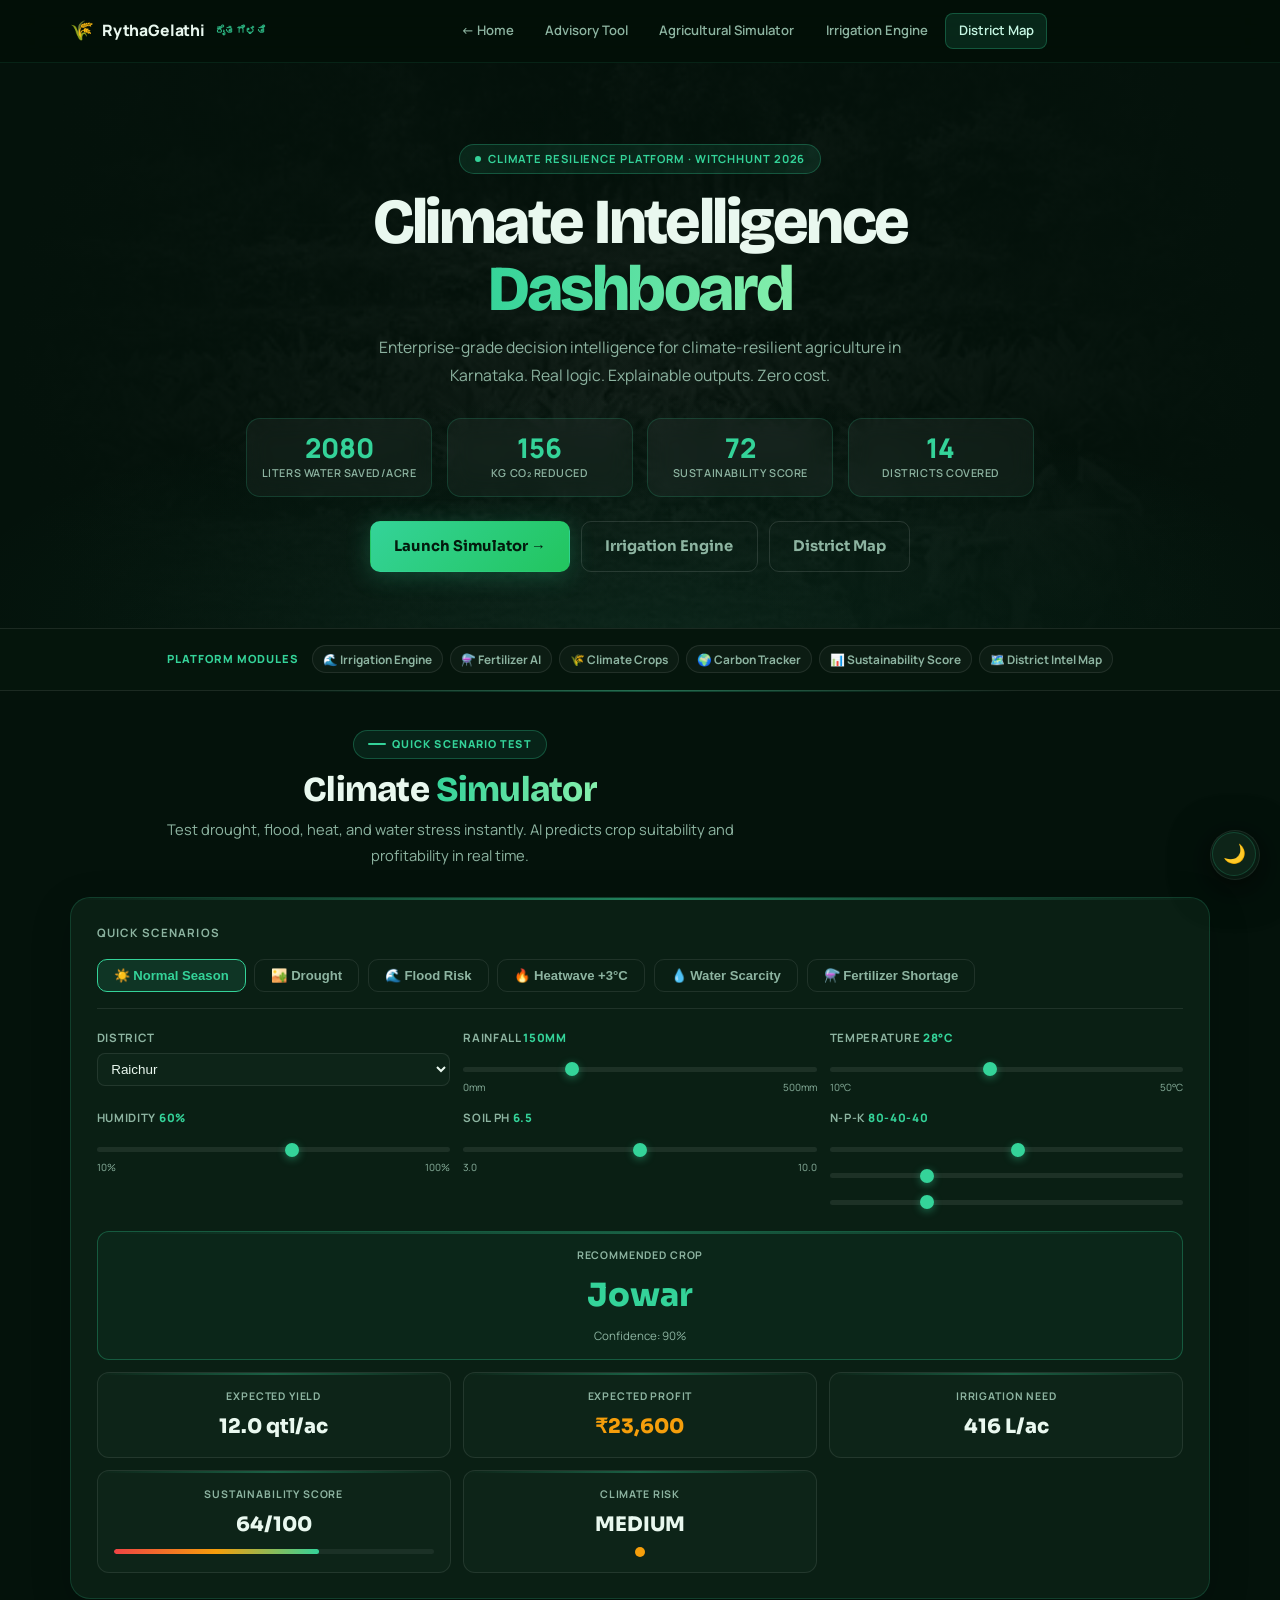
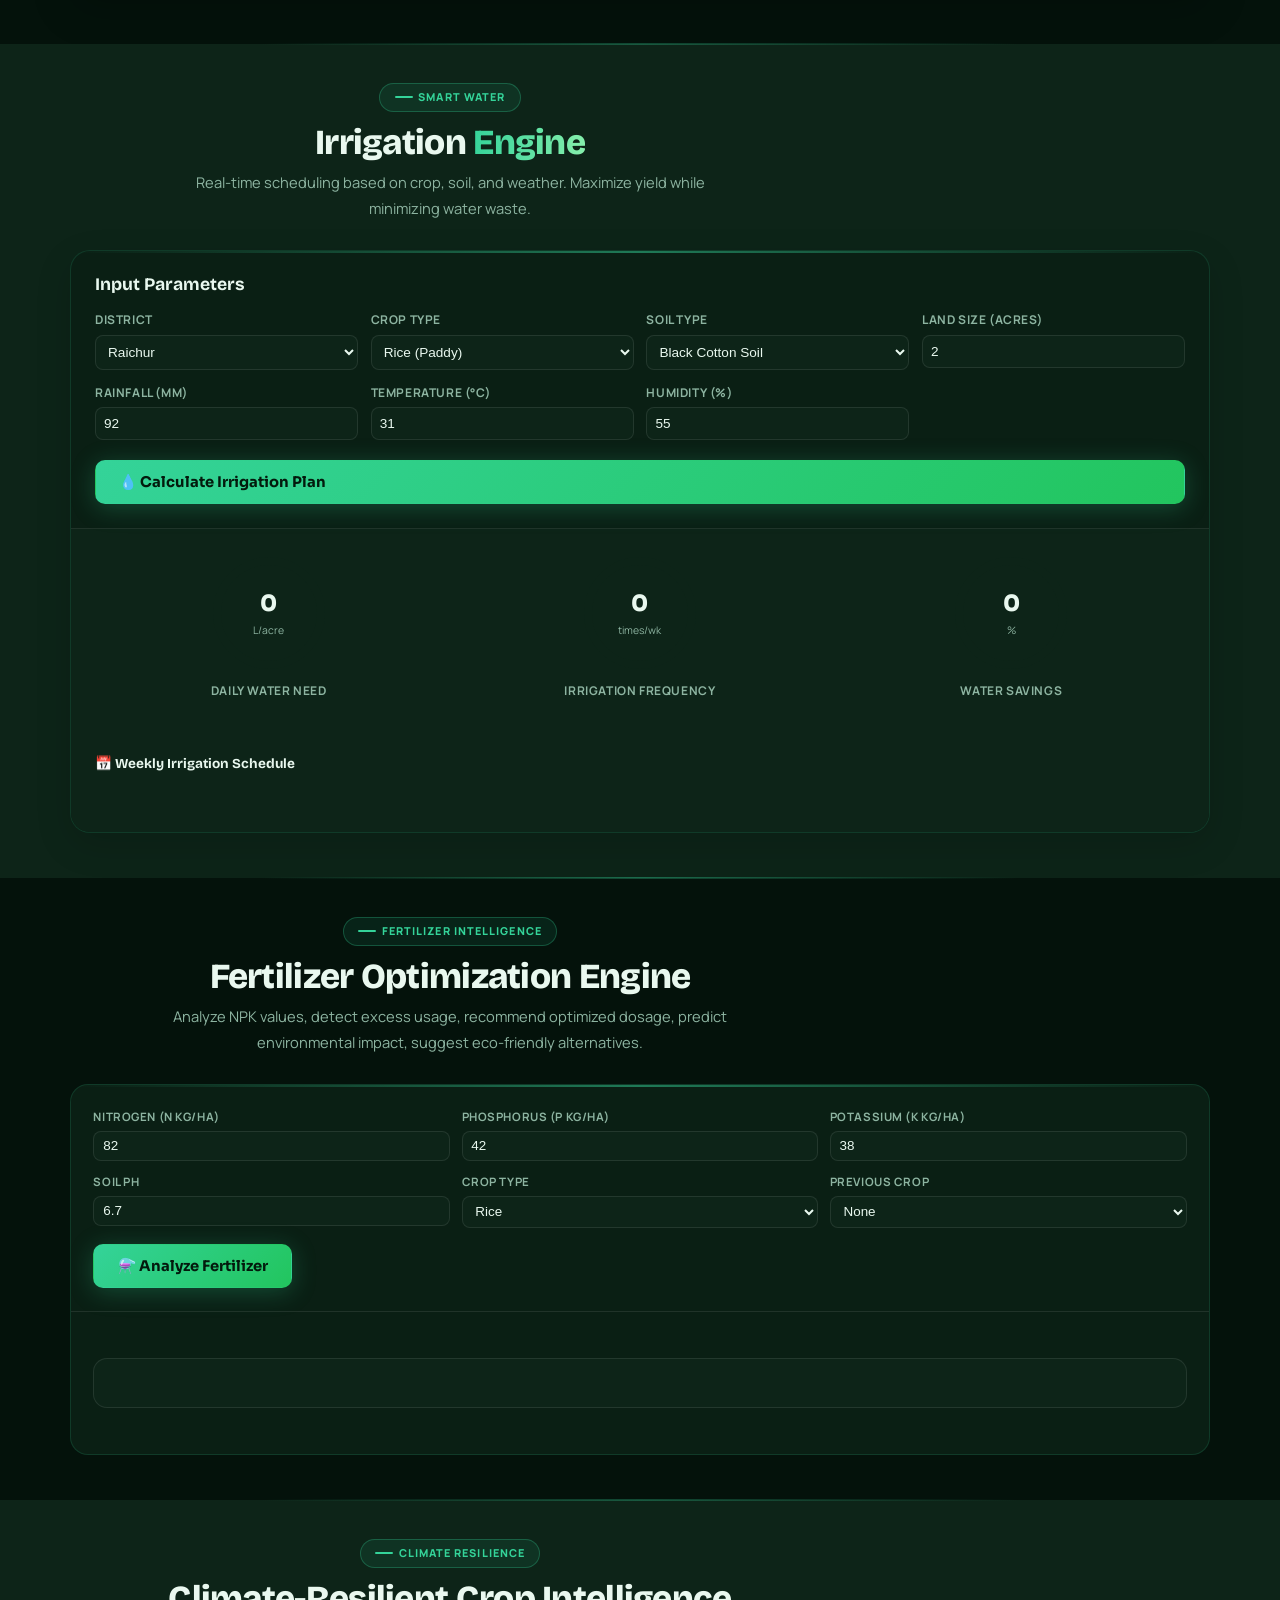
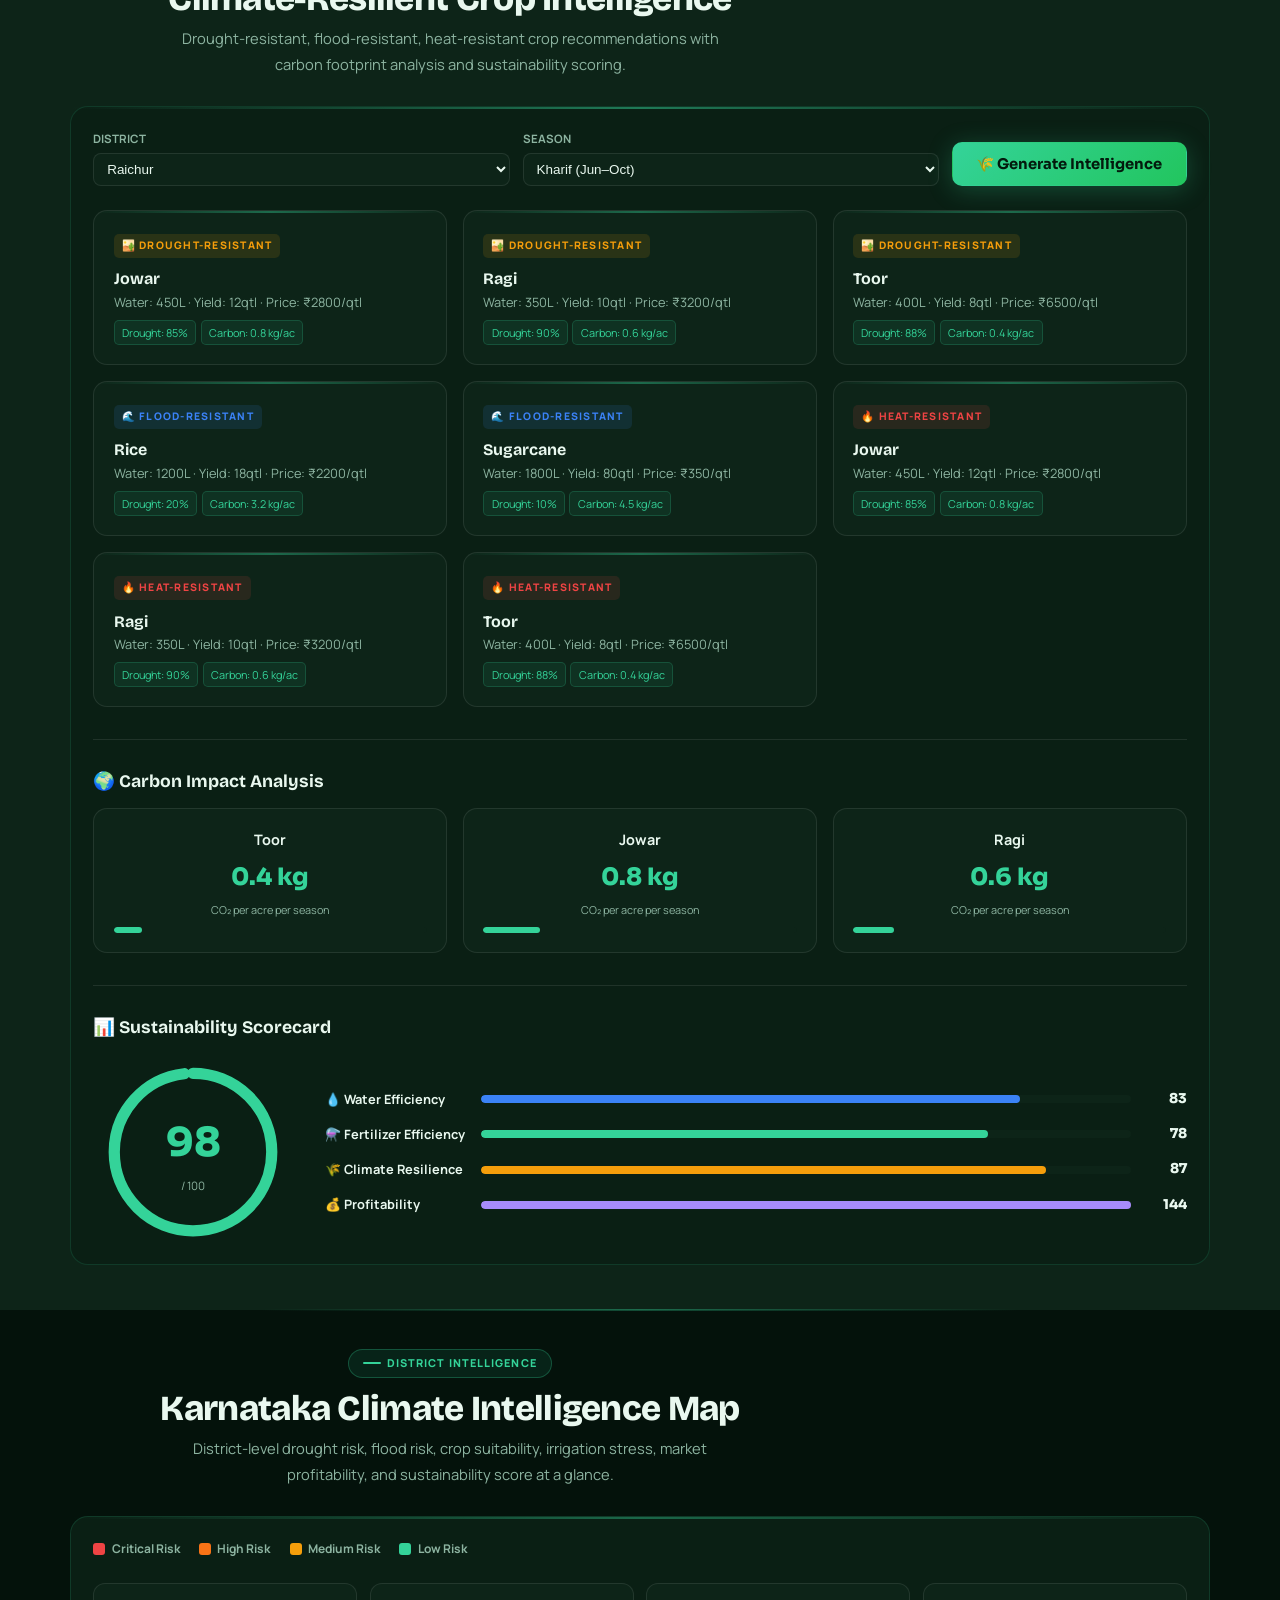
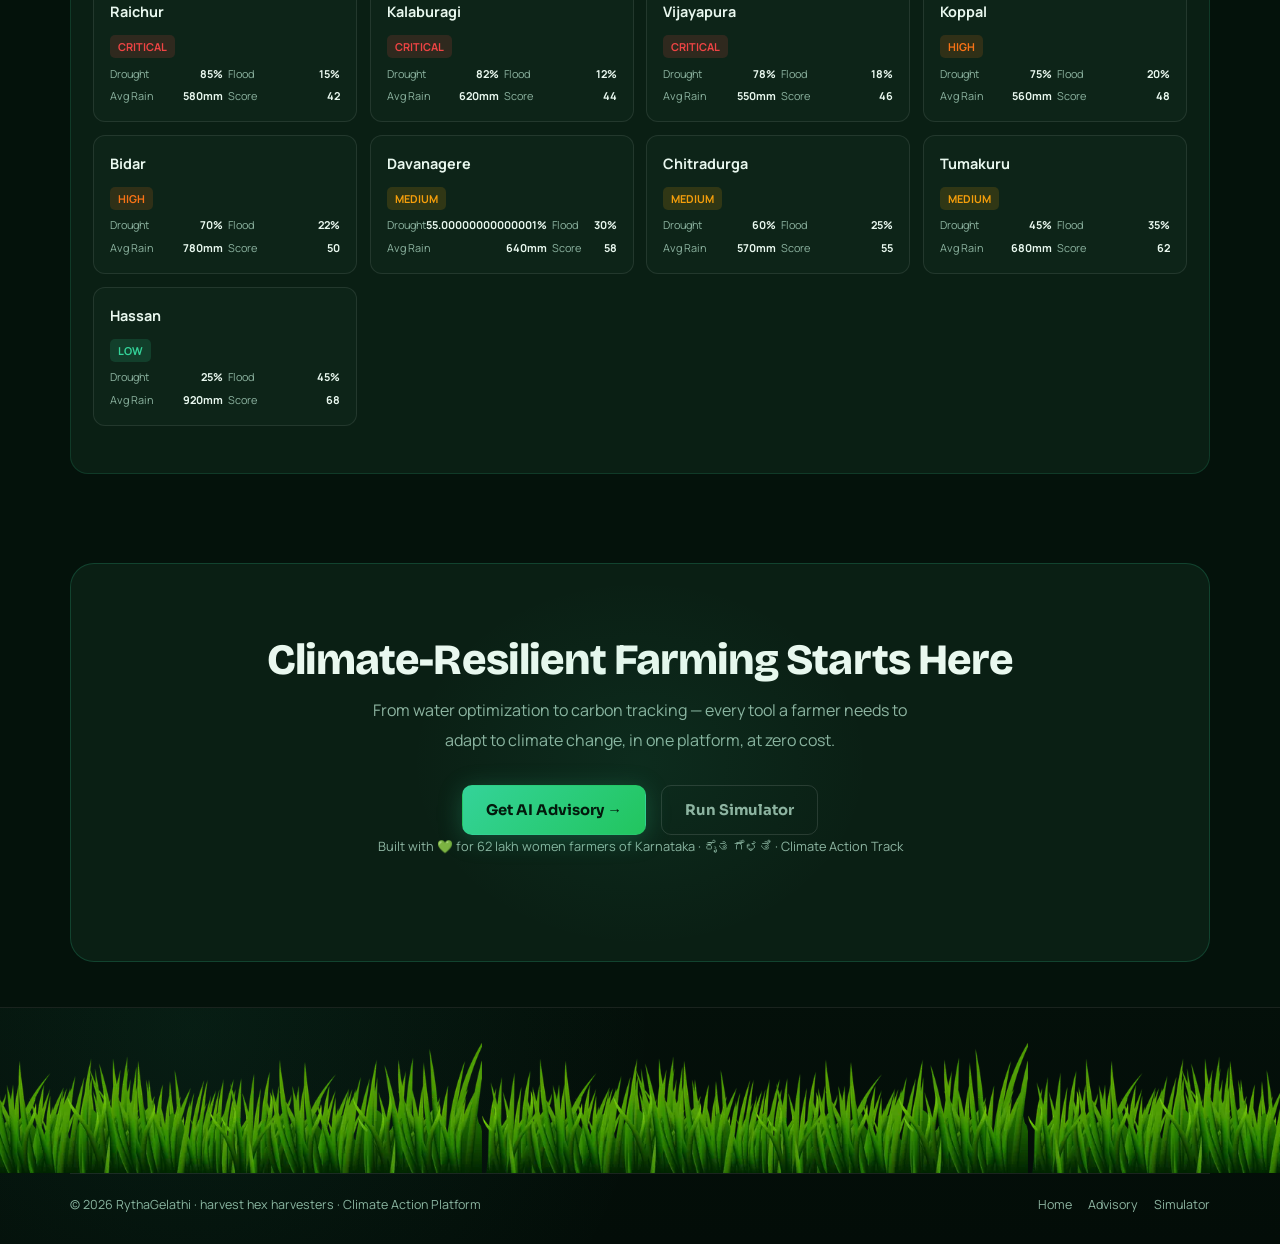
==== frontend/climate.html @ 8bfdcb00 "✨ feat: premium UI upgrade — climate dashboard, advisory tool & navbar redesign - Climate hero: 52vh" ====
<!DOCTYPE html>
<html lang="en" data-theme="dark">
<head>
  <meta charset="UTF-8">
  <meta name="viewport" content="width=device-width, initial-scale=1.0">
  <title>RythaGelathi — Climate Intelligence Dashboard | ರೈತ ಗೆಳತಿ</title>
  <meta name="description" content="Enterprise climate resilience platform for Karnataka farmers. Irrigation optimization, fertilizer intelligence, carbon footprint, sustainability scoring.">
  <link rel="preconnect" href="https://fonts.googleapis.com">
  <link rel="preconnect" href="https://fonts.gstatic.com" crossorigin>
  <link href="https://fonts.googleapis.com/css2?family=Bricolage+Grotesque:wght@500;600;700;800&family=Noto+Sans+Kannada:wght@400;500;600;700&family=Outfit:wght@400;500;600;700;800&family=Sora:wght@400;600;700;800&family=Manrope:wght@400;500;600;700;800&display=swap" rel="stylesheet">
  <link rel="stylesheet" href="styles.css">
  <link rel="stylesheet" href="climate.css">
</head>
<body class="climate-page">

  <!-- NAVBAR -->
  <nav class="navbar" id="navbar">
    <div class="container nav-inner">
      <a href="index.html" class="brand">
        <span class="brand-emoji">🌾</span>
        <span>RythaGelathi</span>
        <span class="brand-kn">ರೈತ ಗೆಳತಿ</span>
      </a>
      <div class="nav-links" id="navLinks">
        <a href="index.html">← Home</a>
        <a href="core.html">Advisory Tool</a>
        <a href="simulator.html">Agricultural Simulator</a>
        <a href="#irrigation">Irrigation Engine</a>
        <a href="#karnataka-map">District Map</a>
      </div>
      <button class="nav-ham" id="navHam" aria-label="Menu">
        <span></span><span></span><span></span>
      </button>
    </div>
  </nav>
  <button class="theme-btn" id="themeBtn" aria-label="Toggle theme">🌙</button>

  <!-- HERO BANNER -->
  <header class="cl-hero">
    <div class="cl-hero-bg"></div>
    <div class="cl-hero-overlay"></div>
    <div class="cl-hero-particles" id="clParticles"></div>
    <div class="container cl-hero-inner">
      <div class="cl-hero-badge"><span class="cl-pulse"></span>Climate Resilience Platform · WitchHunt 2026</div>
      <h1 class="cl-hero-title">Climate Intelligence<br><span class="t-mint">Dashboard</span></h1>
      <p class="cl-hero-sub">Enterprise-grade decision intelligence for climate-resilient agriculture in Karnataka. Real logic. Explainable outputs. Zero cost.</p>
      <div class="cl-hero-metrics">
        <div class="cl-hm"><span class="cl-hm-num" id="heroWater">0</span><span class="cl-hm-lbl">Liters Water Saved/Acre</span></div>
        <div class="cl-hm"><span class="cl-hm-num" id="heroCarbon">0</span><span class="cl-hm-lbl">kg CO₂ Reduced</span></div>
        <div class="cl-hm"><span class="cl-hm-num" id="heroScore">0</span><span class="cl-hm-lbl">Sustainability Score</span></div>
        <div class="cl-hm"><span class="cl-hm-num">14</span><span class="cl-hm-lbl">Districts Covered</span></div>
      </div>
      <div class="cl-hero-actions">
        <a href="simulator.html" class="btn btn-green">Launch Simulator →</a>
        <a href="#irrigation" class="btn btn-out">Irrigation Engine</a>
        <a href="#karnataka-map" class="btn btn-out">District Map</a>
      </div>
    </div>
  </header>

  <!-- TRUST STRIP -->
  <section class="trust-strip">
    <div class="container trust-inner">
      <span class="trust-label">Platform Modules</span>
      <span class="trust-item">🌊 Irrigation Engine</span>
      <span class="trust-item">⚗️ Fertilizer AI</span>
      <span class="trust-item">🌾 Climate Crops</span>
      <span class="trust-item">🌍 Carbon Tracker</span>
      <span class="trust-item">📊 Sustainability Score</span>
      <span class="trust-item">🗺️ District Intel Map</span>
    </div>
  </section>

  <main>
  <button class="theme-btn" id="themeBtn" aria-label="Toggle theme" style="position: fixed; bottom: 20px; right: 20px; z-index: 1000; padding: 12px; border-radius: 50%; width: 50px; height: 50px; font-size: 1.5rem; border: 1px solid var(--border); background: var(--card); cursor: pointer;">🌙</button>

  <!-- ═══════════════════════════════════════════
       SECTION 1: CLIMATE SCENARIO SIMULATOR
  ═══════════════════════════════════════════ -->
  <section class="section" id="simulator">
    <div class="container">
      <div class="sec-head rv">
        <div class="sec-label">Quick Scenario Test</div>
        <h2>Climate <span class="t-mint">Simulator</span></h2>
        <p>Test drought, flood, heat, and water stress instantly. AI predicts crop suitability and profitability in real time.</p>
      </div>

      <div class="sim-enterprise rv d1">
        <div class="sim-scenarios">
          <div class="sim-scenario-title">Quick Scenarios</div>
          <button class="sim-preset active" data-scenario="normal" id="scenNormal">☀️ Normal Season</button>
          <button class="sim-preset" data-scenario="drought" id="scenDrought">🏜️ Drought</button>
          <button class="sim-preset" data-scenario="flood" id="scenFlood">🌊 Flood Risk</button>
          <button class="sim-preset" data-scenario="heatwave" id="scenHeat">🔥 Heatwave +3°C</button>
          <button class="sim-preset" data-scenario="water-scarce" id="scenWater">💧 Water Scarcity</button>
          <button class="sim-preset" data-scenario="fert-short" id="scenFert">⚗️ Fertilizer Shortage</button>
        </div>

        <div class="sim-controls-grid">
          <div class="sim-ctrl">
            <label>District</label>
            <select id="simDistrict">
              <option value="Raichur">Raichur</option>
              <option value="Kalaburagi">Kalaburagi</option>
              <option value="Vijayapura">Vijayapura</option>
              <option value="Koppal">Koppal</option>
              <option value="Bidar">Bidar</option>
              <option value="Davanagere">Davanagere</option>
              <option value="Chitradurga">Chitradurga</option>
              <option value="Tumakuru">Tumakuru</option>
            </select>
          </div>
          <div class="sim-ctrl">
            <label>Rainfall <span id="simRainVal">150mm</span></label>
            <input type="range" id="simRain" min="0" max="500" value="150" class="sim-range">
            <div class="sim-range-labels"><span>0mm</span><span>500mm</span></div>
          </div>
          <div class="sim-ctrl">
            <label>Temperature <span id="simTempVal">28°C</span></label>
            <input type="range" id="simTemp" min="10" max="50" value="28" class="sim-range">
            <div class="sim-range-labels"><span>10°C</span><span>50°C</span></div>
          </div>
          <div class="sim-ctrl">
            <label>Humidity <span id="simHumVal">60%</span></label>
            <input type="range" id="simHum" min="10" max="100" value="60" class="sim-range">
            <div class="sim-range-labels"><span>10%</span><span>100%</span></div>
          </div>
          <div class="sim-ctrl">
            <label>Soil pH <span id="simPhVal">6.5</span></label>
            <input type="range" id="simPh" min="3" max="10" step="0.1" value="6.5" class="sim-range">
            <div class="sim-range-labels"><span>3.0</span><span>10.0</span></div>
          </div>
          <div class="sim-ctrl">
            <label>N-P-K <span id="simNpkVal">80-40-40</span></label>
            <input type="range" id="simN" min="0" max="150" value="80" class="sim-range">
            <input type="range" id="simP" min="0" max="150" value="40" class="sim-range">
            <input type="range" id="simK" min="0" max="150" value="40" class="sim-range">
          </div>
        </div>

        <div class="sim-results-grid">
          <div class="sim-result-card sim-primary">
            <div class="sim-result-label">Recommended Crop</div>
            <div class="sim-result-value" id="simCropOut">Toor Dal</div>
            <div class="sim-result-sub" id="simCropConf">Confidence: 74%</div>
          </div>
          <div class="sim-result-card">
            <div class="sim-result-label">Expected Yield</div>
            <div class="sim-result-value" id="simYieldOut">8.2 qtl/ac</div>
          </div>
          <div class="sim-result-card">
            <div class="sim-result-label">Expected Profit</div>
            <div class="sim-result-value sim-gold" id="simProfitOut">₹42,300</div>
          </div>
          <div class="sim-result-card">
            <div class="sim-result-label">Irrigation Need</div>
            <div class="sim-result-value" id="simIrrigOut">3,200 L/ac</div>
          </div>
          <div class="sim-result-card">
            <div class="sim-result-label">Sustainability Score</div>
            <div class="sim-result-value sim-score" id="simSustOut">72/100</div>
            <div class="sim-score-bar"><div class="sim-score-fill" id="simSustBar" style="width:72%"></div></div>
          </div>
          <div class="sim-result-card">
            <div class="sim-result-label">Climate Risk</div>
            <div class="sim-result-value" id="simRiskOut">LOW</div>
            <div class="sim-risk-indicator" id="simRiskDot"></div>
          </div>
        </div>
      </div>
    </div>
  </section>

  <!-- ═══════════════════════════════════════════
       SECTION 2: IRRIGATION OPTIMIZATION ENGINE
  ═══════════════════════════════════════════ -->
  <section class="section section-alt" id="irrigation">
    <div class="container">
      <div class="sec-head rv">
        <div class="sec-label">Smart Water</div>
        <h2>Irrigation <span class="t-mint">Engine</span></h2>
        <p>Real-time scheduling based on crop, soil, and weather. Maximize yield while minimizing water waste.</p>
      </div>

      <div class="irr-engine rv d1">
        <div class="irr-inputs">
          <h3>Input Parameters</h3>
          <div class="irr-form-grid">
            <label>District
              <select id="irrDistrict">
                <option value="Raichur">Raichur</option><option value="Kalaburagi">Kalaburagi</option>
                <option value="Vijayapura">Vijayapura</option><option value="Koppal">Koppal</option>
                <option value="Davanagere">Davanagere</option><option value="Tumakuru">Tumakuru</option>
              </select>
            </label>
            <label>Crop Type
              <select id="irrCrop">
                <option value="Rice">Rice (Paddy)</option><option value="Jowar">Jowar</option>
                <option value="Ragi">Ragi</option><option value="Maize">Maize</option>
                <option value="Toor">Toor Dal</option><option value="Groundnut">Groundnut</option>
                <option value="Cotton">Cotton</option><option value="Sugarcane">Sugarcane</option>
              </select>
            </label>
            <label>Soil Type
              <select id="irrSoil">
                <option value="black">Black Cotton Soil</option><option value="red">Red Soil</option>
                <option value="laterite">Laterite</option><option value="alluvial">Alluvial</option>
                <option value="sandy">Sandy Loam</option>
              </select>
            </label>
            <label>Land Size (acres)
              <input type="number" id="irrLand" value="2" min="0.5" step="0.5">
            </label>
            <label>Rainfall (mm) <input type="number" id="irrRain" value="92" min="0"></label>
            <label>Temperature (°C) <input type="number" id="irrTemp" value="31" min="10" max="50"></label>
            <label>Humidity (%) <input type="number" id="irrHum" value="55" min="10" max="100"></label>
          </div>
          <button class="btn btn-green irr-calc-btn" id="irrCalcBtn">💧 Calculate Irrigation Plan</button>
        </div>

        <div class="irr-outputs" id="irrOutputs">
          <div class="irr-gauges">
            <div class="irr-gauge-card">
              <div class="irr-gauge" id="irrGaugeWater">
                <svg viewBox="0 0 120 120"><circle cx="60" cy="60" r="52" class="gauge-bg"/><circle cx="60" cy="60" r="52" class="gauge-fill" id="irrGaugeFill1"/></svg>
                <div class="gauge-center"><span id="irrWaterVal">0</span><small>L/acre</small></div>
              </div>
              <div class="irr-gauge-label">Daily Water Need</div>
            </div>
            <div class="irr-gauge-card">
              <div class="irr-gauge" id="irrGaugeFreq">
                <svg viewBox="0 0 120 120"><circle cx="60" cy="60" r="52" class="gauge-bg"/><circle cx="60" cy="60" r="52" class="gauge-fill gauge-blue" id="irrGaugeFill2"/></svg>
                <div class="gauge-center"><span id="irrFreqVal">0</span><small>times/wk</small></div>
              </div>
              <div class="irr-gauge-label">Irrigation Frequency</div>
            </div>
            <div class="irr-gauge-card">
              <div class="irr-gauge" id="irrGaugeSave">
                <svg viewBox="0 0 120 120"><circle cx="60" cy="60" r="52" class="gauge-bg"/><circle cx="60" cy="60" r="52" class="gauge-fill gauge-gold" id="irrGaugeFill3"/></svg>
                <div class="gauge-center"><span id="irrSaveVal">0</span><small>%</small></div>
              </div>
              <div class="irr-gauge-label">Water Savings</div>
            </div>
          </div>

          <div class="irr-alerts" id="irrAlerts"></div>

          <div class="irr-schedule">
            <h4>📅 Weekly Irrigation Schedule</h4>
            <div class="irr-week" id="irrWeek"></div>
          </div>

          <div class="irr-alt-crops" id="irrAltCrops"></div>
        </div>
      </div>
    </div>
  </section>

  <!-- ═══════════════════════════════════════════
       SECTION 3: FERTILIZER OPTIMIZATION
  ═══════════════════════════════════════════ -->
  <section class="section" id="fertilizer">
    <div class="container">
      <div class="sec-head rv">
        <div class="sec-label">Fertilizer Intelligence</div>
        <h2>Fertilizer Optimization Engine</h2>
        <p>Analyze NPK values, detect excess usage, recommend optimized dosage, predict environmental impact, suggest eco-friendly alternatives.</p>
      </div>

      <div class="fert-engine rv d1">
        <div class="fert-inputs">
          <div class="fert-form-grid">
            <label>Nitrogen (N kg/ha) <input type="number" id="fertN" value="82" min="0" max="200"></label>
            <label>Phosphorus (P kg/ha) <input type="number" id="fertP" value="42" min="0" max="200"></label>
            <label>Potassium (K kg/ha) <input type="number" id="fertK" value="38" min="0" max="200"></label>
            <label>Soil pH <input type="number" id="fertPh" value="6.7" min="3" max="10" step="0.1"></label>
            <label>Crop Type
              <select id="fertCrop">
                <option value="Rice">Rice</option><option value="Jowar">Jowar</option>
                <option value="Ragi">Ragi</option><option value="Maize">Maize</option>
                <option value="Toor">Toor Dal</option><option value="Cotton">Cotton</option>
              </select>
            </label>
            <label>Previous Crop
              <select id="fertPrev">
                <option value="">None</option><option value="Rice">Rice</option>
                <option value="Groundnut">Groundnut (Legume)</option><option value="Jowar">Jowar</option>
              </select>
            </label>
          </div>
          <button class="btn btn-green" id="fertCalcBtn">⚗️ Analyze Fertilizer</button>
        </div>

        <div class="fert-outputs" id="fertOutputs">
          <div class="fert-reco-grid" id="fertRecoGrid"></div>
          <div class="fert-impact" id="fertImpact"></div>
          <div class="fert-eco" id="fertEco"></div>
        </div>
      </div>
    </div>
  </section>

  <!-- ═══════════════════════════════════════════
       SECTION 4: CLIMATE RESILIENT CROPS + CARBON + SUSTAINABILITY
  ═══════════════════════════════════════════ -->
  <section class="section section-alt" id="climate-crops">
    <div class="container">
      <div class="sec-head rv">
        <div class="sec-label">Climate Resilience</div>
        <h2>Climate-Resilient Crop Intelligence</h2>
        <p>Drought-resistant, flood-resistant, heat-resistant crop recommendations with carbon footprint analysis and sustainability scoring.</p>
      </div>

      <div class="climate-intel rv d1">
        <div class="ci-select-row">
          <label>District
            <select id="ciDistrict">
              <option value="Raichur">Raichur</option><option value="Kalaburagi">Kalaburagi</option>
              <option value="Vijayapura">Vijayapura</option><option value="Koppal">Koppal</option>
              <option value="Davanagere">Davanagere</option><option value="Tumakuru">Tumakuru</option>
              <option value="Chitradurga">Chitradurga</option><option value="Hassan">Hassan</option>
            </select>
          </label>
          <label>Season
            <select id="ciSeason">
              <option value="kharif">Kharif (Jun–Oct)</option>
              <option value="rabi">Rabi (Oct–Feb)</option>
              <option value="summer">Summer (Mar–May)</option>
            </select>
          </label>
          <button class="btn btn-green" id="ciCalcBtn">🌾 Generate Intelligence</button>
        </div>

        <div class="ci-grid" id="ciGrid"></div>

        <!-- Carbon Impact -->
        <div class="carbon-section" id="carbonSection">
          <h3>🌍 Carbon Impact Analysis</h3>
          <div class="carbon-grid" id="carbonGrid"></div>
        </div>

        <!-- Sustainability Score -->
        <div class="sust-section" id="sustSection">
          <h3>📊 Sustainability Scorecard</h3>
          <div class="sust-score-wrap" id="sustScoreWrap"></div>
        </div>
      </div>
    </div>
  </section>

  <!-- ═══════════════════════════════════════════
       SECTION 5: KARNATAKA DISTRICT MAP
  ═══════════════════════════════════════════ -->
  <section class="section" id="karnataka-map">
    <div class="container">
      <div class="sec-head rv">
        <div class="sec-label">District Intelligence</div>
        <h2>Karnataka Climate Intelligence Map</h2>
        <p>District-level drought risk, flood risk, crop suitability, irrigation stress, market profitability, and sustainability score at a glance.</p>
      </div>

      <div class="kmap-wrap rv d1">
        <div class="kmap-legend">
          <div class="kmap-legend-item"><span class="kmap-dot kmap-critical"></span>Critical Risk</div>
          <div class="kmap-legend-item"><span class="kmap-dot kmap-high"></span>High Risk</div>
          <div class="kmap-legend-item"><span class="kmap-dot kmap-medium"></span>Medium Risk</div>
          <div class="kmap-legend-item"><span class="kmap-dot kmap-low"></span>Low Risk</div>
        </div>
        <div class="kmap-grid" id="kmapGrid"></div>
        <div class="kmap-detail" id="kmapDetail"></div>
      </div>
    </div>
  </section>

  <!-- CTA -->
  <section class="cta-sec">
    <div class="container">
      <div class="cta-box rv">
        <div class="cta-glow"></div>
        <h2>Climate-Resilient Farming Starts Here</h2>
        <p>From water optimization to carbon tracking — every tool a farmer needs to adapt to climate change, in one platform, at zero cost.</p>
        <div class="cta-btns">
          <a href="core.html" class="btn btn-green">Get AI Advisory →</a>
          <a href="#simulator" class="btn btn-out">Run Simulator</a>
        </div>
        <p class="cta-note">Built with 💚 for 62 lakh women farmers of Karnataka · ರೈತ ಗೆಳತಿ · Climate Action Track</p>
      </div>
    </div>
  </section>

  </main>

  <!-- FOOTER -->
  <footer class="footer">
    <div class="foot-grass"></div>
    <div class="container">
      <div class="foot-bottom">
        <p>© 2026 RythaGelathi · harvest hex harvesters · Climate Action Platform</p>
        <div class="foot-leg"><a href="index.html">Home</a><a href="core.html">Advisory</a><a href="#simulator">Simulator</a></div>
      </div>
    </div>
  </footer>

  <script src="app.js"></script>
  <script src="climate.js"></script>
</body>
</html>
---- frontend/styles.css ----
/* ═══════════════════════════════════════════════════════
   RythaGelathi  ·  Complete Redesign  ·  2026
   Dark Green Premium  +  Light Greenish Mode
   ═══════════════════════════════════════════════════════ */
@import url('https://fonts.googleapis.com/css2?family=Bricolage+Grotesque:wght@500;600;700;800&family=Noto+Sans+Kannada:wght@400;500;600;700&family=Outfit:wght@400;500;600;700;800&family=Sora:wght@400;600;700;800&family=Manrope:wght@400;500;600;700;800&display=swap');

/* ── CSS VARIABLES ────────────────────────────────── */
:root {
  /* Dark (default) */
  --bg:          #030e08;
  --bg2:         #040f09;
  --card:        #081a10;
  --surface:     #0c2217;
  --border:      rgba(255,255,255,0.07);
  --border-g:    rgba(52,211,153,0.20);
  --text:        #edfaf3;
  --sub:         #a8c8b6;
  --muted:       #5c8a72;
  --green:       #22c55e;
  --mint:        #34d399;
  --mint-d:      rgba(52,211,153,0.10);
  --gold:        #f59e0b;
  --gold-d:      rgba(245,158,11,0.10);
  --font-ui:     'Manrope', sans-serif;
  --font-display:'Bricolage Grotesque', 'Sora', sans-serif;
  --font-accent: 'Outfit', 'Manrope', sans-serif;
  --font-kn:     'Noto Sans Kannada', 'Outfit', sans-serif;
  --space-section: clamp(3rem, 5vw, 5rem);
  --space-block: clamp(1.8rem, 3.5vw, 3.2rem);
  --r:           14px;
  --r-s:         9px;
  --sh:          0 8px 40px rgba(0,0,0,0.50);
  --sh-lg:       0 24px 72px rgba(0,0,0,0.65);
  --transition:  background .4s ease, color .4s ease;
}
[data-theme="light"] {
  --bg:          #f0faf4;
  --bg2:         #e4f5eb;
  --card:        #ffffff;
  --surface:     #ffffff;
  --border:      rgba(0,80,40,0.10);
  --border-g:    rgba(16,150,80,0.25);
  --text:        #0c2817;
  --sub:         #2e6645;
  --muted:       #5e9a74;
  --green:       #16a34a;
  --mint:        #059669;
  --mint-d:      rgba(5,150,105,0.09);
  --gold:        #d97706;
  --gold-d:      rgba(217,119,6,0.09);
  --sh:          0 4px 20px rgba(0,60,30,0.10);
  --sh-lg:       0 12px 48px rgba(0,60,30,0.15);
}

/* ── RESET ────────────────────────────────────────── */
*, *::before, *::after { box-sizing: border-box; margin: 0; padding: 0; }
html { scroll-behavior: smooth; }
body {
  font-family: var(--font-ui);
  background: var(--bg); color: var(--text);
  overflow-x: hidden; line-height: 1.65;
  transition: var(--transition);
}
a { text-decoration: none; color: inherit; }
h1,h2,h3,h4 { font-family: var(--font-display); line-height: 1.12; }
.container { width: min(1140px, 92vw); margin: 0 auto; }

/* ══════════════════════════════════════════════════
   SPLASH SCREEN
══════════════════════════════════════════════════ */
#splash {
  position: fixed; inset: 0; z-index: 9999;
  display: flex; align-items: center; justify-content: center;
  overflow: hidden;
  transition: opacity .7s ease, visibility .7s ease;
}
#splash.hide { opacity: 0; visibility: hidden; pointer-events: none; }

/* 13.webp background */
.sp-bg {
  position: absolute; inset: 0;
  background: url('/public/13.webp') center / cover no-repeat;
}
.sp-overlay {
  position: absolute; inset: 0;
  background: linear-gradient(160deg,
    rgba(2,12,6,.88) 0%,
    rgba(3,22,10,.80) 50%,
    rgba(4,30,14,.88) 100%);
}

/* Stars */
.sp-stars { display: none; }

/* Center content */
.sp-body {
  position: relative; z-index: 5;
  text-align: center; padding: 0 1.5rem 110px;
  max-width: 860px;
  animation: spBodyIn .9s .1s cubic-bezier(.22,1,.36,1) both;
}
@keyframes spBodyIn { from{opacity:0;transform:translateY(30px)} to{opacity:1;transform:translateY(0)} }

.sp-eyebrow {
  display: inline-flex; align-items: center; gap: .45rem;
  background: rgba(52,211,153,.12); border: 1px solid rgba(52,211,153,.30);
  border-radius: 999px; padding: .3rem .9rem; margin-bottom: 1rem;
  font-family: var(--font-accent);
  font-size: .74rem; font-weight: 700; color: #6ee7b7;
  letter-spacing: .1em; text-transform: uppercase;
}
.sp-dot { width: 7px; height: 7px; border-radius: 50%; background: #34d399; animation: pls 1.8s ease infinite; }
@keyframes pls { 0%,100%{opacity:1;transform:scale(1)} 50%{opacity:.3;transform:scale(.6)} }

.sp-title {
  font-family: var(--font-display);
  font-size: clamp(3rem, 9vw, 6rem); font-weight: 800;
  letter-spacing: -.05em; line-height: .96; margin-bottom: .35rem;
  background: linear-gradient(140deg, #fff 0%, #a7f3d0 45%, #34d399 100%);
  -webkit-background-clip: text; -webkit-text-fill-color: transparent; background-clip: text;
  text-shadow: none;
}
/* Shimmer ring behind title */
.sp-title-wrap { position: relative; display: inline-block; }
.sp-title-wrap::before {
  content: '';
  position: absolute; inset: -18px -30px;
  background: radial-gradient(ellipse 80% 60% at 50% 50%, rgba(52,211,153,.12), transparent 70%);
  pointer-events: none;
}
.sp-kn {
  font-family: var(--font-kn);
  font-size: 1.07rem;
  font-weight: 600;
  color: #f59e0b;
  letter-spacing: .01em;
  opacity: .95;
  margin-bottom: .45rem;
}
.sp-tag {
  font-family: var(--font-accent);
  font-size: .95rem;
  color: #8ecfb0;
  margin: 0 auto 1.6rem;
  max-width: 640px;
  letter-spacing: .01em;
}

/* Floating mini-pills in splash */
.sp-pills { display: flex; gap: .45rem; justify-content: center; flex-wrap: wrap; margin-bottom: 1.6rem; }
.sp-pill {
  background: rgba(52,211,153,.08); border: 1px solid rgba(52,211,153,.22);
  color: #a7f3d0; border-radius: 999px; padding: .22rem .75rem;
  font-size: .72rem; font-weight: 600;
  animation: spPillIn .6s ease both;
}
@keyframes spPillIn { from{opacity:0;transform:translateY(8px)} to{opacity:1;transform:translateY(0)} }

.sp-enter {
  display: inline-flex; align-items: center; gap: .55rem;
  background: linear-gradient(135deg, #34d399 0%, #22c55e 100%); color: #031a0d;
  font-family: var(--font-accent); font-weight: 700; font-size: .95rem;
  border: none; border-radius: 12px; padding: .85rem 2rem;
  cursor: pointer; box-shadow: 0 8px 30px rgba(52,211,153,.42);
  transition: transform .2s, box-shadow .2s;
  position: relative; overflow: hidden;
}
.sp-enter::before {
  content: ''; position: absolute; inset: 0;
  background: linear-gradient(120deg, transparent 30%, rgba(255,255,255,.15) 50%, transparent 70%);
  transform: translateX(-100%); transition: transform .5s ease;
}
.sp-enter:hover::before { transform: translateX(100%); }
.sp-enter:hover { transform: translateY(-3px); box-shadow: 0 16px 40px rgba(52,211,153,.58); }

/* ── THEME BTN ───────────────────────────────────── */
.theme-btn {
  position: fixed; bottom: 1.5rem; right: 1.5rem; z-index: 8500;
  width: 44px; height: 44px; border-radius: 50%;
  background: var(--surface); border: 1px solid var(--border-g);
  box-shadow: var(--sh); font-size: 1.15rem;
  display: flex; align-items: center; justify-content: center;
  cursor: pointer; transition: transform .22s, box-shadow .22s;
}
.theme-btn:hover { transform: scale(1.13) rotate(18deg); box-shadow: var(--sh-lg); }

/* ══════════════════════════════════════════════════
   NAVBAR  —  Premium Redesign 2026
══════════════════════════════════════════════════ */
.navbar {
  position: sticky; top: 0; z-index: 999;
  background: rgba(3,14,8,.72);
  backdrop-filter: blur(22px) saturate(1.8);
  -webkit-backdrop-filter: blur(22px) saturate(1.8);
  border-bottom: 1px solid rgba(52,211,153,.10);
  transition: all .35s cubic-bezier(0.4, 0, 0.2, 1);
}
[data-theme="light"] .navbar { background: rgba(245,253,249,.82); }
.navbar.scrolled {
  background: rgba(3,12,7,.94);
  border-bottom-color: rgba(52,211,153,.18);
  box-shadow: 0 1px 0 rgba(52,211,153,.12), 0 8px 32px rgba(0,0,0,.32);
}
[data-theme="light"] .navbar.scrolled {
  background: rgba(255,255,255,.96);
  box-shadow: 0 1px 0 rgba(16,150,80,.1), 0 4px 18px rgba(0,60,30,.08);
}
.nav-inner {
  display: flex;
  align-items: center;
  justify-content: space-between;
  min-height: 62px;
  gap: 1.2rem;
}

/* Brand */
.brand {
  display: flex; align-items: center; gap: .5rem;
  font-weight: 800; font-size: .98rem;
  letter-spacing: -.01em;
  flex-shrink: 0;
}
.brand-emoji { font-size: 1.2rem; }
.brand-kn {
  font-size: .65rem; color: var(--mint); font-weight: 600;
  opacity: .85; margin-left: .1rem;
}

/* Nav links */
.nav-links {
  display: flex; align-items: center; gap: .22rem;
  flex: 1; justify-content: center;
}
.nav-links a {
  font-size: .82rem;
  font-weight: 600;
  color: var(--muted);
  border-radius: 8px;
  padding: .36rem .8rem;
  border: 1px solid transparent;
  transition: color .18s, background .18s, border-color .18s, transform .18s;
  white-space: nowrap;
}
.nav-links a:hover {
  color: var(--text);
  background: rgba(255,255,255,.055);
  border-color: rgba(52,211,153,.15);
  transform: translateY(-1px);
}
[data-theme="light"] .nav-links a:hover {
  background: rgba(0,60,30,.04);
}
.nav-links a.is-active {
  color: #c6f7e4;
  background: rgba(52,211,153,.12);
  border-color: rgba(52,211,153,.28);
}
[data-theme="light"] .nav-links a.is-active {
  color: #0f5235;
  background: rgba(16,150,80,.09);
  border-color: rgba(16,150,80,.2);
}

/* CTA button */
.nav-cta {
  background: linear-gradient(135deg, var(--mint), #22c55e) !important;
  color: #031a0d !important;
  border-radius: 9px !important;
  padding: .4rem 1.1rem !important;
  font-weight: 800 !important;
  font-size: .82rem !important;
  border-color: transparent !important;
  box-shadow: 0 4px 16px rgba(52,211,153,.28);
  transition: transform .18s, box-shadow .18s, opacity .18s !important;
  letter-spacing: .005em;
}
.nav-cta:hover {
  transform: translateY(-2px) !important;
  box-shadow: 0 8px 24px rgba(52,211,153,.42) !important;
  opacity: 1 !important;
}

/* Float CTA on scroll */
.nav-float-cta {
  opacity: 0;
  pointer-events: none;
  transform: translateY(-6px);
  transition: opacity .22s ease, transform .22s ease;
  background: linear-gradient(135deg, var(--mint), #22c55e);
  color: #032013;
  border-radius: 999px;
  padding: .3rem .78rem;
  font-size: .76rem;
  font-weight: 800;
  letter-spacing: .01em;
  border: 1px solid rgba(255,255,255,.14);
  flex-shrink: 0;
}
.navbar.scrolled .nav-float-cta {
  opacity: 1;
  pointer-events: auto;
  transform: translateY(0);
}

/* Hamburger */
.nav-ham { display: none; flex-direction: column; gap: 4px; background: none; border: none; cursor: pointer; padding: .4rem; }
.nav-ham span { display: block; width: 20px; height: 2px; background: var(--text); border-radius: 2px; transition: .3s; }

/* ══════════════════════════════════════════════════
   HERO  —  Full redesign 2026
══════════════════════════════════════════════════ */
.hero {
  position: relative; min-height: 88vh;
  display: flex; align-items: center;
  overflow: hidden;
}

/* Farm background with slow zoom */
.hero-bg {
  position: absolute; inset: 0;
  background: url('/public/rytha1.jpg') center / cover no-repeat;
  opacity: .18; animation: hBgZoom 24s ease-in-out infinite alternate;
}
[data-theme="light"] .hero-bg { opacity: .1; }
/* Secondary farm scene — 9ryta.webp anchored right for depth */
.hero-bg2 {
  position: absolute; inset: 0;
  background: url('/public/9ryta.webp') right center / 55% auto no-repeat;
  opacity: .07;
  pointer-events: none;
}
[data-theme="light"] .hero-bg2 { opacity: .05; }
@keyframes hBgZoom { from{transform:scale(1)} to{transform:scale(1.08)} }

.hero-overlay {
  position: absolute; inset: 0;
  background: linear-gradient(125deg,
    rgba(2,10,6,.97) 0%,
    rgba(3,18,10,.82) 45%,
    rgba(4,26,14,.93) 100%);
}
[data-theme="light"] .hero-overlay {
  background: linear-gradient(125deg,
    rgba(238,250,242,.97) 0%,
    rgba(224,244,232,.82) 45%,
    rgba(210,240,222,.92) 100%);
}

/* Animated grid dots */
.hero-dots {
  position: absolute; inset: 0; pointer-events: none;
  background-image: radial-gradient(circle, rgba(52,211,153,.13) 1px, transparent 1px);
  background-size: 40px 40px;
  mask-image: radial-gradient(ellipse 80% 65% at 50% 50%, black 10%, transparent 100%);
  -webkit-mask-image: radial-gradient(ellipse 80% 65% at 50% 50%, black 10%, transparent 100%);
  animation: dotsDrift 20s ease-in-out infinite alternate;
}
@keyframes dotsDrift { from{transform:translate(0,0)} to{transform:translate(8px,12px)} }

/* Multiple orbs for depth */
.hero-orb {
  position: absolute; width: 900px; height: 900px; border-radius: 50%;
  background: radial-gradient(circle, rgba(52,211,153,.08) 0%, transparent 65%);
  top: -250px; right: -250px; pointer-events: none;
  animation: orbf 12s ease-in-out infinite alternate;
}
.hero-orb2 {
  position: absolute; width: 500px; height: 500px; border-radius: 50%;
  background: radial-gradient(circle, rgba(245,158,11,.05) 0%, transparent 65%);
  bottom: -100px; left: -100px; pointer-events: none;
  animation: orbf2 16s ease-in-out infinite alternate;
}
@keyframes orbf  { from{transform:translate(0,0) scale(1)} to{transform:translate(40px,55px) scale(1.05)} }
@keyframes orbf2 { from{transform:translate(0,0) scale(1)} to{transform:translate(-20px,-30px) scale(.95)} }

/* Inner layout */
.hero-wrap {
  position: relative; z-index: 2; width: 100%;
  padding: 5rem 0 4.2rem;
}

/* Centered layout */
.hero-center {
  display: grid;
  grid-template-columns: minmax(0, 1.05fr) minmax(0, .95fr);
  gap: 1.4rem;
  align-items: center;
  justify-items: stretch;
  min-height: 70vh;
  max-width: 1140px;
  margin: 0 auto;
}

/* Girl column */
.hero-girl-col {
  position: relative;
  display: flex;
  justify-content: center;
  align-items: center;
  height: 500px;
  border-radius: 26px;
  border: 1px solid rgba(52,211,153,.20);
  background: linear-gradient(180deg, rgba(52,211,153,.10) 0%, rgba(2,16,10,.45) 100%);
  backdrop-filter: blur(4px);
  overflow: hidden;
}
/* Glowing ring behind girl */
.hv-glow {
  position: absolute; width: 400px; height: 400px; border-radius: 50%;
  background: radial-gradient(circle, rgba(52,211,153,.16) 0%, rgba(34,197,94,.05) 50%, transparent 70%);
  bottom: 0; left: 50%; transform: translateX(-50%);
  animation: hvGlowPulse 4.5s ease-in-out infinite alternate;
  pointer-events: none;
}
/* Spinning accent ring */
.hv-ring {
  position: absolute; width: 460px; height: 460px; border-radius: 50%;
  border: 1px solid rgba(52,211,153,.10);
  bottom: -20px; left: 50%; transform: translateX(-50%);
  animation: hvRingSpin 20s linear infinite;
  pointer-events: none;
}
.hv-ring::before {
  content: ''; position: absolute;
  width: 10px; height: 10px; border-radius: 50%;
  background: rgba(52,211,153,.5);
  top: 20px; left: 50%; transform: translateX(-50%);
}
@keyframes hvRingSpin { from{transform:translateX(-50%) rotate(0deg)} to{transform:translateX(-50%) rotate(360deg)} }
@keyframes hvGlowPulse { from{opacity:.55;transform:translateX(-50%) scale(.90)} to{opacity:1;transform:translateX(-50%) scale(1.12)} }
.hero-girl-img {
  width: auto;
  height: 460px;
  max-width: 100%;
  display: block;
  position: relative; z-index: 2;
  filter: drop-shadow(0 22px 38px rgba(0,0,0,.42));
  animation: girlFloat 7s ease-in-out infinite;
  object-fit: contain;
}
@keyframes girlFloat { 0%,100%{transform:translateY(0)} 50%{transform:translateY(-16px)} }

/* Floating stat chips on girl side */
.hero-float-stat {
  position: absolute; z-index: 10;
  background: rgba(4,20,12,.85); border: 1px solid rgba(52,211,153,.3);
  backdrop-filter: blur(10px); border-radius: 12px;
  padding: .55rem .9rem; font-family: 'Sora', sans-serif;
  animation: floatChipIn .8s ease both;
  box-shadow: 0 8px 24px rgba(0,0,0,.4);
}
[data-theme="light"] .hero-float-stat { background: rgba(255,255,255,.9); border-color: rgba(22,163,74,.3); }
.hero-float-stat:nth-child(3) { top: 60px; right: -10px; animation-delay: .3s; }
.hero-float-stat:nth-child(4) { bottom: 100px; right: -18px; animation-delay: .5s; }
.hero-float-stat .hfs-num { display: block; font-size: 1.1rem; font-weight: 800; color: var(--mint); }
.hero-float-stat .hfs-lbl { display: block; font-size: .63rem; color: var(--muted); }
@keyframes floatChipIn { from{opacity:0;transform:translateX(20px)} to{opacity:1;transform:translateX(0)} }

/* Copy column */
.hero-copy-col {
  display: flex;
  flex-direction: column;
  justify-content: center;
  align-items: flex-start;
  text-align: left;
  gap: .15rem;
  max-width: 650px;
}

/* Badge */
.h-badge {
  display: inline-flex; align-items: center; gap: .45rem;
  background: rgba(52,211,153,.08); border: 1px solid rgba(52,211,153,.28);
  border-radius: 999px; padding: .32rem 1rem; margin-bottom: 1.3rem;
  font-family: var(--font-accent);
  font-size: .73rem; font-weight: 700; color: var(--mint);
  letter-spacing: .08em; text-transform: uppercase;
  position: relative; width: fit-content;
  margin-left: 0;
  margin-right: 0;
  animation: spBodyIn .8s .1s ease both;
}
.h-bdot { width: 6px; height: 6px; border-radius: 50%; background: var(--mint); animation: pls 1.8s ease infinite; }

.hero-title {
  font-family: var(--font-display);
  font-size: clamp(2.15rem, 4.45vw, 3.6rem); font-weight: 800;
  letter-spacing: -.032em; line-height: 1.05; margin-bottom: 1rem;
  text-wrap: balance;
}
.t-mint {
  background: linear-gradient(95deg, var(--mint) 0%, #86efac 100%);
  -webkit-background-clip: text; -webkit-text-fill-color: transparent; background-clip: text;
}
.t-gold {
  background: linear-gradient(95deg, var(--gold) 0%, #fde68a 100%);
  -webkit-background-clip: text; -webkit-text-fill-color: transparent; background-clip: text;
}

.hero-desc {
  font-family: var(--font-accent);
  color: var(--sub);
  font-size: 1.02rem;
  max-width: 640px;
  line-height: 1.86;
  margin: 0 0 1.8rem;
  letter-spacing: .005em;
}

/* Mini stats row inside hero — redesigned */
.hero-mini-stats {
  display: grid;
  grid-template-columns: repeat(3, minmax(0, 1fr));
  gap: .7rem;
  margin-bottom: 1.2rem;
  width: min(620px, 100%);
}
.hms {
  background: rgba(4,18,12,.7); border: 1px solid rgba(52,211,153,.18);
  border-radius: 10px; padding: .7rem 1rem; text-align: center;
  min-width: 72px; position: relative; overflow: hidden;
  backdrop-filter: blur(8px);
  transition: border-color .25s, transform .25s;
}
.hms:hover { border-color: rgba(52,211,153,.4); transform: translateY(-2px); }
.hms::before {
  content: ''; position: absolute; inset: 0 0 auto; height: 1px;
  background: linear-gradient(90deg, transparent, rgba(52,211,153,.4), transparent);
}
[data-theme="light"] .hms { background: rgba(255,255,255,.8); border-color: rgba(22,163,74,.2); }
.hms-n { display: block; font-family: 'Sora', sans-serif; font-size: 1.3rem; font-weight: 800; color: var(--mint); }
.hms-l { display: block; font-size: .66rem; color: var(--muted); margin-top: .12rem; line-height: 1.3; }

.h-tags { display: flex; gap: .4rem; flex-wrap: wrap; margin-bottom: 2rem; justify-content: center; }
.h-tag {
  border: 1px solid rgba(255,255,255,.08); background: rgba(255,255,255,.03);
  color: var(--muted); border-radius: 6px;
  padding: .24rem .6rem; font-size: .75rem; font-weight: 600;
  transition: border-color .2s, color .2s;
}
.h-tag:hover { border-color: rgba(52,211,153,.3); color: var(--text); }
[data-theme="light"] .h-tag { background: rgba(0,40,20,.04); border-color: rgba(0,80,40,.12); }

.h-actions { display: flex; gap: .75rem; flex-wrap: wrap; justify-content: center; }
.h-actions { justify-content: flex-start; }

/* Hero visual panel */
.hero-visual-col {
  width: 100%;
}

.hv-shell {
  background: linear-gradient(180deg, rgba(5,20,13,.72) 0%, rgba(5,20,13,.42) 100%);
  border: 1px solid rgba(52,211,153,.25);
  border-radius: 18px;
  box-shadow: 0 18px 40px rgba(0,0,0,.36);
  overflow: hidden;
}

[data-theme="light"] .hv-shell {
  background: linear-gradient(180deg, rgba(255,255,255,.88) 0%, rgba(255,255,255,.76) 100%);
  border-color: rgba(5,150,105,.2);
  box-shadow: 0 12px 34px rgba(0,60,30,.14);
}

.hv-topbar {
  display: flex;
  align-items: center;
  gap: .38rem;
  padding: .7rem .95rem;
  border-bottom: 1px solid var(--border);
}

.hv-dot {
  width: 9px;
  height: 9px;
  border-radius: 50%;
}

.hv-dot-r { background: #ef4444; }
.hv-dot-y { background: #f59e0b; }
.hv-dot-g { background: #22c55e; }

.hv-title {
  margin-left: .45rem;
  font-size: .72rem;
  letter-spacing: .08em;
  text-transform: uppercase;
  color: var(--muted);
  font-weight: 700;
}

.hv-image-wrap {
  height: 265px;
  overflow: hidden;
}

.hv-image-wrap img {
  width: 100%;
  height: 100%;
  object-fit: cover;
  display: block;
}

.hv-info-grid {
  display: grid;
  grid-template-columns: 1fr 1fr;
  gap: .6rem;
  padding: .8rem;
}

.hv-pill {
  background: rgba(255,255,255,.03);
  border: 1px solid var(--border);
  border-radius: 10px;
  padding: .55rem .7rem;
  font-size: .78rem;
  color: var(--sub);
  line-height: 1.35;
}

.hv-pill strong {
  color: var(--mint);
  font-weight: 700;
}

/* Hero bottom grass strip */
.hero-grass-row {
  position: absolute; bottom: 0; left: 0; right: 0; z-index: 3;
  height: 100px; overflow: hidden; pointer-events: none;
}

/* Buttons */
.btn {
  display: inline-flex; align-items: center; gap: .48rem;
  font-family: 'Sora', sans-serif; font-weight: 700;
  border-radius: 10px; border: 1px solid transparent;
  padding: .75rem 1.45rem; font-size: .92rem; cursor: pointer;
  transition: transform .2s, box-shadow .22s;
  position: relative; overflow: hidden;
}
.btn::after {
  content: ''; position: absolute; inset: 0;
  background: linear-gradient(120deg, transparent 30%, rgba(255,255,255,.12) 50%, transparent 70%);
  transform: translateX(-100%); transition: transform .5s ease;
}
.btn:hover::after { transform: translateX(100%); }
.btn:hover { transform: translateY(-2px); }
.btn-green { background: linear-gradient(135deg, var(--mint), #22c55e); color: #031a0d; box-shadow: 0 4px 24px rgba(52,211,153,.25); }
.btn-green:hover { box-shadow: 0 10px 32px rgba(52,211,153,.48); }
.btn-out { background: transparent; border-color: rgba(255,255,255,.12); color: var(--sub); }
.btn-out:hover { border-color: rgba(52,211,153,.4); color: var(--text); }

/* ── HERO-GIRL visual extras are defined in .hero-girl-col above ─── */

/* ── TRUST STRIP ───────────────────────────────── */
.trust-strip {
  padding: 1.05rem 0;
  border-top: 1px solid var(--border);
  border-bottom: 1px solid var(--border);
  background: rgba(6,24,14,.55);
}

[data-theme="light"] .trust-strip {
  background: rgba(255,255,255,.72);
}

.trust-inner {
  display: flex;
  flex-wrap: wrap;
  align-items: center;
  justify-content: center;
  gap: .45rem;
}

.trust-label {
  font-size: .7rem;
  font-weight: 800;
  letter-spacing: .09em;
  text-transform: uppercase;
  color: var(--mint);
  margin-right: .35rem;
}

.trust-item {
  font-size: .74rem;
  font-weight: 700;
  color: var(--sub);
  background: rgba(255,255,255,.03);
  border: 1px solid var(--border);
  border-radius: 999px;
  padding: .2rem .62rem;
}

/* ── PRODUCT LOOK SHOWCASE ─────────────────────── */
.product-look {
  padding: var(--space-block) 0;
  background:
    radial-gradient(circle at 10% 10%, rgba(52,211,153,.08), transparent 40%),
    linear-gradient(180deg, rgba(4,16,10,.86) 0%, rgba(3,14,8,.95) 100%);
  border-top: 1px solid var(--border);
  border-bottom: 1px solid var(--border);
}

[data-theme="light"] .product-look {
  background:
    radial-gradient(circle at 12% 12%, rgba(5,150,105,.07), transparent 42%),
    linear-gradient(180deg, #edf7f1 0%, #f6fbf8 100%);
}

.pl-head {
  text-align: center;
  margin-bottom: 1.7rem;
}

.pl-head h2 {
  font-size: clamp(1.7rem, 3vw, 2.4rem);
  font-weight: 800;
  letter-spacing: -.02em;
  margin-bottom: .5rem;
}

.pl-head p {
  max-width: 700px;
  margin: 0 auto;
  color: var(--sub);
  font-size: .95rem;
  line-height: 1.78;
}

.pl-grid {
  display: grid;
  grid-template-columns: 1.2fr 1fr 1fr;
  grid-template-areas:
    'main card2 card3'
    'main card4 card4';
  grid-auto-rows: 260px;
  gap: .95rem;
}

.pl-card-1 { grid-area: main; }
.pl-card-2 { grid-area: card2; }
.pl-card-3 { grid-area: card3; }
.pl-card-4 { grid-area: card4; }

.pl-card {
  position: relative;
  min-height: 0;
  height: 100%;
  border-radius: 16px;
  overflow: hidden;
  border: 1px solid var(--border);
  box-shadow: var(--sh);
  isolation: isolate;
  transition: transform .35s ease, box-shadow .35s ease, border-color .35s ease, opacity .35s ease, filter .35s ease;
}

.pl-main {
  min-height: 0;
}

.pl-card img {
  width: 100%;
  height: 100%;
  object-fit: cover;
  display: block;
  filter: saturate(1.08) contrast(1.03);
  transform: scale(1.01);
  transition: transform .45s ease;
}

.pl-card::after {
  content: '';
  position: absolute;
  inset: 0;
  background: linear-gradient(180deg, rgba(2,11,7,.1) 18%, rgba(2,11,7,.82) 100%);
  z-index: 1;
}

.pl-overlay {
  position: absolute;
  left: 0;
  right: 0;
  bottom: 0;
  padding: 1rem 1rem 1.1rem;
  z-index: 2;
}

.pl-overlay h3 {
  font-size: 1rem;
  font-weight: 700;
  margin-bottom: .2rem;
  color: #f0fff7;
}

.pl-overlay p {
  font-size: .82rem;
  color: #bfe8d6;
  line-height: 1.55;
}

.pl-card:hover {
  transform: translateY(-5px);
  border-color: rgba(52,211,153,.35);
  box-shadow: 0 18px 40px rgba(0,0,0,.35);
}

.pl-card:hover img {
  transform: scale(1.06);
}

.pl-grid.rotating .pl-card {
  opacity: .74;
  filter: saturate(.82);
}

.pl-grid.rotating .pl-card.is-active {
  opacity: 1;
  filter: saturate(1.08);
  transform: translateY(-6px) scale(1.01);
  border-color: rgba(52,211,153,.42);
  box-shadow: 0 20px 44px rgba(0,0,0,.36);
}

.pl-grid.rotating .pl-card.is-active img {
  transform: scale(1.06);
}

.pl-dots {
  display: flex;
  justify-content: center;
  gap: .42rem;
  margin-top: 1rem;
}

.pl-dot {
  width: 8px;
  height: 8px;
  border-radius: 999px;
  border: 1px solid rgba(52,211,153,.35);
  background: rgba(255,255,255,.22);
  opacity: .6;
  transition: width .24s ease, opacity .24s ease, background .24s ease;
}

.pl-dot.is-active {
  width: 24px;
  background: var(--mint);
  opacity: 1;
}

/* ══════════════════════════════════════════════════
   METRICS
══════════════════════════════════════════════════ */
.metrics {
  border-top: 1px solid var(--border); border-bottom: 1px solid var(--border);
  padding: 2.8rem 0; background: var(--surface);
}
.metrics-inner { display: flex; justify-content: space-evenly; flex-wrap: wrap; }
.m-item { text-align: center; padding: .5rem 2rem; flex: 1; min-width: 150px; }
.m-num { display: block; font-family: 'Sora', sans-serif; font-size: 2.5rem; font-weight: 800; color: var(--mint); line-height: 1; margin-bottom: .3rem; }
.m-lbl { display: block; font-size: .78rem; color: var(--muted); font-weight: 600; max-width: 130px; margin: 0 auto; line-height: 1.4; }
.m-div { width: 1px; background: var(--border); min-height: 48px; align-self: center; }

/* ══════════════════════════════════════════════════
   SECTIONS
══════════════════════════════════════════════════ */
.section {
  position: relative;
  padding: var(--space-section) 0;
}

.section::before {
  content: '';
  position: absolute;
  top: 0;
  left: 50%;
  transform: translateX(-50%);
  width: min(760px, 86%);
  height: 1px;
  background: linear-gradient(90deg, transparent, rgba(52,211,153,.3), transparent);
  overflow: hidden;
}

.section::after {
  content: '';
  position: absolute;
  top: -1px;
  left: 50%;
  transform: translateX(-50%);
  width: min(760px, 86%);
  height: 1px;
  background: linear-gradient(90deg, transparent 0%, rgba(52,211,153,.9) 50%, transparent 100%);
  filter: blur(.1px);
  opacity: .45;
  animation: sectionDividerSweep 8.5s ease-in-out infinite;
  pointer-events: none;
}

.section-alt::after {
  opacity: .32;
}

@keyframes sectionDividerSweep {
  0% { transform: translateX(-50%) scaleX(.62); opacity: .22; }
  45% { transform: translateX(-50%) scaleX(1); opacity: .62; }
  100% { transform: translateX(-50%) scaleX(.7); opacity: .22; }
}
.section-alt { background: var(--surface); }

.sec-label {
  display: inline-flex; align-items: center; gap: .4rem;
  font-size: .7rem; font-weight: 700; text-transform: uppercase;
  letter-spacing: .1em; color: var(--mint); margin-bottom: .7rem;
}
.sec-label::before { content: ''; width: 18px; height: 2px; background: var(--mint); border-radius: 2px; }
.sec-head { margin-bottom: 3rem; }
.sec-head { max-width: 760px; }
.sec-head h2 { font-size: clamp(1.85rem, 3.2vw, 2.7rem); font-weight: 800; letter-spacing: -.022em; margin-bottom: .6rem; }
.sec-head p  { color: var(--sub); max-width: 600px; font-size: .97rem; line-height: 1.78; }

/* REVEAL */
.rv  { opacity:0; transform:translateY(24px); transition: opacity .65s ease, transform .65s ease; }
.rvr { opacity:0; transform:translateX(32px);  transition: opacity .65s ease, transform .65s ease; }
.rv.on, .rvr.on { opacity:1; transform:none; }
.d1{transition-delay:.08s}.d2{transition-delay:.16s}.d3{transition-delay:.24s}.d4{transition-delay:.32s}

/* ── WHY CARDS ───────────────────────────────────── */
.stats-3 { display: grid; grid-template-columns: repeat(3,1fr); gap: 1.2rem; margin-bottom: 2.4rem; }
.sc {
  background: var(--card); border: 1px solid var(--border);
  border-radius: var(--r); padding: 1.8rem;
  position: relative; overflow: hidden;
  transition: border-color .25s, transform .25s, box-shadow .25s;
  display: flex;
  flex-direction: column;
  height: 100%;
}
.sc:hover { border-color: var(--border-g); transform: translateY(-5px); box-shadow: var(--sh); }
.sc::after { content:''; position:absolute; inset:0 0 auto; height:1px; background:linear-gradient(90deg,transparent,var(--mint),transparent); }
.sc-icon { font-size: 1.5rem; margin-bottom: .75rem; }
.sc h3 { font-size: 2.2rem; font-weight: 800; color: var(--gold); margin-bottom: .4rem; }
.sc p  { font-size: .87rem; color: var(--sub); line-height: 1.7; }

.quote-box {
  border-left: 3px solid var(--mint); padding: 1.2rem 1.6rem;
  background: var(--mint-d); border-radius: 0 var(--r-s) var(--r-s) 0;
  margin-bottom: 2.4rem;
}
.quote-box p { color: var(--text); font-size: .97rem; line-height: 1.82; }

.whom-grid { display: grid; grid-template-columns: repeat(3,1fr); gap: 1.1rem; margin-bottom: 2rem; }
.wc {
  background: var(--card); border: 1px solid var(--border);
  border-radius: var(--r); padding: 1.7rem;
  position: relative; overflow: hidden;
  transition: border-color .25s, transform .25s;
  display: flex;
  flex-direction: column;
  height: 100%;
}
.wc:hover { border-color: var(--border-g); transform: translateY(-4px); }
.wc::after { content:''; position:absolute; inset:0 0 auto; height:1px; background:linear-gradient(90deg,transparent,var(--mint),transparent); }
.wc-ico { font-size: 1.8rem; margin-bottom: .6rem; }
.wc h3 { font-size: 1rem; font-weight: 700; margin-bottom: .45rem; }
.wc p  { font-size: .86rem; color: var(--sub); line-height: 1.7; }

.chips { display: flex; gap: .5rem; flex-wrap: wrap; align-items: center; }
.chips span { font-size: .78rem; color: var(--muted); font-weight: 600; }
.chip { border-radius: 7px; padding: .24rem .7rem; font-size: .77rem; font-weight: 700; }
.chip-r { background: rgba(239,68,68,.08); border:1px solid rgba(239,68,68,.2); color:#fca5a5; }
.chip-y { background: rgba(245,158,11,.08); border:1px solid rgba(245,158,11,.2); color:var(--gold); }
[data-theme="light"] .chip-r { color:#b91c1c; }
[data-theme="light"] .chip-y { color:#92400e; }

/* ── HOW IT WORKS ────────────────────────────────── */
.how-wrap { position: relative; display: grid; gap: 0; }
.how-wrap::before {
  content: ''; position: absolute;
  left: 21px; top: 28px; bottom: 28px; width: 2px;
  background: linear-gradient(180deg, var(--mint), transparent);
}
.hw {
  display: grid; grid-template-columns: 44px 1fr;
  gap: 1.1rem; padding: 1.15rem; border-radius: var(--r-s);
  align-items: start; transition: background .22s;
}
.hw:hover { background: var(--card); }
.hw-n {
  width: 44px; height: 44px; border-radius: 50%; flex-shrink: 0;
  background: var(--card); border: 2px solid var(--mint);
  display: grid; place-items: center; position: relative; z-index: 1;
  font-family: 'Sora', sans-serif; font-size: .88rem; font-weight: 800; color: var(--mint);
  transition: background .2s;
}
.hw:hover .hw-n { background: var(--mint); color: #031a0d; }
.hw-b h4 { font-size: .95rem; font-weight: 700; margin-bottom: .3rem; padding-top: .18rem; }
.hw-b p  { font-size: .86rem; color: var(--sub); line-height: 1.68; margin-bottom: .4rem; }
.hw-tag { display: inline-block; font-family: monospace; font-size: .72rem; color: var(--mint); background: var(--mint-d); border: 1px solid var(--border-g); border-radius: 5px; padding: .12rem .5rem; }

/* ── FEATURES ────────────────────────────────────── */
.feat-grid { display: grid; grid-template-columns: repeat(2,1fr); gap: 1.2rem; }
.fc {
  background: var(--card); border: 1px solid var(--border);
  border-radius: var(--r); padding: 2rem;
  position: relative; overflow: hidden;
  transition: border-color .25s, transform .25s, box-shadow .25s;
  display: flex;
  flex-direction: column;
  height: 100%;
}
.fc:hover { border-color: var(--border-g); transform: translateY(-5px); box-shadow: var(--sh); }
.fc::after { content:''; position:absolute; inset:0 0 auto; height:1px; background:linear-gradient(90deg,transparent,rgba(52,211,153,.4),transparent); }
.fc-icon { width: 50px; height: 50px; border-radius: 12px; background: var(--mint-d); border: 1px solid var(--border-g); display: grid; place-items: center; font-size: 1.4rem; margin-bottom: 1rem; }
.fc h3 { font-size: 1.04rem; font-weight: 700; margin-bottom: .5rem; }
.fc p  { font-size: .87rem; color: var(--sub); line-height: 1.72; margin-bottom: .9rem; }
.fc-pts { display: grid; gap: .3rem; }
.fc-pt { display: flex; gap: .45rem; font-size: .81rem; color: var(--sub); align-items: flex-start; }
.fc-pt::before { content: '→'; color: var(--mint); flex-shrink: 0; }

.extra-row { display: flex; align-items: center; gap: .65rem; flex-wrap: wrap; padding: .9rem 1.2rem; background: var(--card); border: 1px solid var(--border); border-radius: var(--r-s); margin-top: 1.8rem; }
.extra-lbl { font-size: .77rem; font-weight: 700; color: var(--muted); }
.ext { font-size: .77rem; font-weight: 600; color: var(--sub); border: 1px solid var(--border); border-radius: 6px; padding: .18rem .6rem; }

/* ── ML FLOW ─────────────────────────────────────── */
.ml-strip { display: flex; align-items: flex-start; gap: .4rem; flex-wrap: wrap; margin-bottom: 2.4rem; }
.ml-node { flex: 1; min-width: 100px; text-align: center; background: var(--card); border: 1px solid var(--border); border-radius: var(--r-s); padding: 1rem .8rem; transition: border-color .2s; }
.ml-node:hover { border-color: var(--border-g); }
.ml-ico { font-size: 1.3rem; margin-bottom: .35rem; }
.ml-node strong { display: block; font-size: .79rem; font-weight: 700; margin-bottom: .15rem; }
.ml-node span   { display: block; font-size: .7rem; color: var(--muted); line-height: 1.4; }
.ml-arr { display: flex; align-items: center; padding-top: 1.3rem; color: var(--mint); opacity: .4; font-size: 1rem; }

.demo-terminal {
  background: #020d07; border: 1px solid var(--border); border-radius: var(--r);
  padding: 1.5rem; font-family: 'SFMono-Regular', Consolas, monospace;
  margin-bottom: 2.4rem; position: relative; overflow: hidden;
}
[data-theme="light"] .demo-terminal { background: #f0f9f3; border-color: var(--border); }
.dt-bar { display: flex; gap: .45rem; margin-bottom: 1rem; }
.dt-dot { width: 12px; height: 12px; border-radius: 50%; }
.dt-r { background: #ef4444; } .dt-y { background: #f59e0b; } .dt-g { background: #22c55e; }
.dt-lbl { position: absolute; top: 1rem; left: 50%; transform: translateX(-50%); font-size: .7rem; color: var(--muted); letter-spacing: .08em; text-transform: uppercase; }
.dt-row { display: flex; gap: .75rem; padding: .22rem 0; font-size: .83rem; }
.dt-k { color: var(--muted); min-width: 100px; flex-shrink: 0; }
.dt-v { color: #a7f3d0; }
[data-theme="light"] .dt-v { color: #065f46; }
.dt-hl { background: rgba(52,211,153,.06); border-radius: 5px; padding: .12rem .4rem; }
.dt-sep { border: none; border-top: 1px solid var(--border); margin: .35rem 0; }
.dt-kn { color: #fde68a; font-style: italic; }
[data-theme="light"] .dt-kn { color: #92400e; }

.specs { display: grid; grid-template-columns: repeat(4,1fr); gap: 1rem; }
.spec { background: var(--card); border: 1px solid var(--border); border-radius: var(--r-s); padding: 1.2rem; text-align: center; transition: border-color .22s; }
.spec:hover { border-color: var(--border-g); }
.spec-ico { font-size: 1.4rem; margin-bottom: .45rem; }
.spec h4 { font-size: .88rem; font-weight: 700; margin-bottom: .3rem; }
.spec p  { font-size: .78rem; color: var(--muted); line-height: 1.5; }

/* ── AGENTS ──────────────────────────────────────── */
.agents-grid { display: grid; grid-template-columns: repeat(2,1fr); gap: 1.2rem; margin-bottom: 2rem; }
.ag {
  background: var(--card); border: 1px solid var(--border);
  border-radius: var(--r); padding: 1.6rem;
  position: relative; overflow: hidden;
  transition: border-color .25s, transform .25s;
}
.ag:hover { border-color: var(--border-g); transform: translateY(-4px); }
.ag::after { content:''; position:absolute; inset:0 0 auto; height:1px; background:linear-gradient(90deg,transparent,rgba(52,211,153,.4),transparent); }
.ag-head { display: flex; align-items: center; gap: .7rem; margin-bottom: .6rem; }
.ag-num { font-size:.68rem; font-weight:800; color:var(--mint); background:var(--mint-d); border:1px solid var(--border-g); border-radius:5px; padding:.1rem .4rem; }
.ag-icon { font-size:1.2rem; }
.ag h3 { font-size:.97rem; font-weight:700; margin-bottom:.28rem; }
.ag-fn { font-size:.7rem; color:var(--mint); font-family:monospace; margin-bottom:.5rem; }
.ag p  { font-size:.84rem; color:var(--sub); line-height:1.65; margin-bottom:.6rem; }
.ag-out { font-size:.74rem; color:var(--mint); font-family:monospace; background:var(--mint-d); border-radius:6px; padding:.35rem .65rem; }

.output-box { background: var(--card); border: 1px solid var(--border); border-radius: var(--r); padding: 1.5rem; }
.ob-title { font-size:.72rem; font-weight:700; text-transform:uppercase; letter-spacing:.09em; color:var(--muted); margin-bottom:1rem; }
.ob-grid { display: grid; grid-template-columns: repeat(3,1fr); gap: .7rem; }
.ob-field { background: rgba(0,0,0,.12); border: 1px solid var(--border); border-radius: var(--r-s); padding: .85rem; }
[data-theme="light"] .ob-field { background: rgba(0,40,20,.04); }
.ob-k { display:block; color:var(--mint); font-family:monospace; font-size:.78rem; font-weight:700; margin-bottom:.2rem; }
.ob-v { display:block; font-size:.76rem; color:var(--muted); }
.ob-gold { border-color: rgba(245,158,11,.2); }
.ob-gold .ob-k { color: var(--gold); }

/* ── CTA ─────────────────────────────────────────── */
.cta-sec { padding: var(--space-block) 0; }
.cta-box { background: var(--card); border: 1px solid var(--border-g); border-radius: 24px; padding: 4.5rem 2rem; text-align: center; position: relative; overflow: hidden; }
.cta-glow { position:absolute; width:500px; height:400px; background:radial-gradient(ellipse,rgba(52,211,153,.07),transparent 65%); top:50%; left:50%; transform:translate(-50%,-50%); pointer-events:none; }
.cta-box h2 { font-size: clamp(1.9rem,3.5vw,2.7rem); font-weight:800; letter-spacing:-.022em; margin-bottom:.75rem; }
.cta-box p  { color:var(--sub); max-width:540px; margin:0 auto 1.9rem; line-height:1.82; }
.cta-btns   { display:flex; gap:.9rem; justify-content:center; flex-wrap:wrap; }
.cta-note   { margin-top:1.4rem; font-size:.8rem; color:var(--muted); }

/* ══ GRASS STRIPS — single pseudo-element, genuine full-width repeat-x ═══ */
@keyframes gsSway {
  0%,100% { transform: translateX(0)  skewX(-0.8deg); }
  50%     { transform: translateX(4px) skewX( 0.8deg); }
}

/* Splash grass — bottom of fullscreen splash */
.sp-grass {
  position: absolute; bottom: 0; left: 0;
  width: 100%; height: 130px; z-index: 6;
  pointer-events: none; overflow: hidden; line-height: 0;
}
.sp-grass::before {
  content: '';
  display: block;
  position: absolute; bottom: 0;
  left: -5%; width: 110%;
  height: 130px;
  background: url('/public/grasss.webp') bottom left / auto 130px repeat-x;
  animation: gsSway 5s ease-in-out infinite;
}

/* Footer grass — top of the footer block */
.foot-grass {
  width: 100%; height: 130px;
  overflow: hidden; position: relative; line-height: 0;
  pointer-events: none;
}
.foot-grass::before {
  content: '';
  display: block;
  position: absolute; bottom: 0;
  left: -5%; width: 110%;
  height: 130px;
  background: url('/public/grasss.webp') bottom left / auto 130px repeat-x;
  animation: gsSway 5.8s ease-in-out infinite;
  animation-delay: .3s;
}

/* Hero grass — permanently hidden (grass in footer only) */
.hero-grass-row { display: none; }

/* Core-page footer grass */
.core-foot-grass {
  width: 100%; height: 130px;
  overflow: hidden; position: relative; line-height: 0;
  pointer-events: none;
}
.core-foot-grass::before {
  content: '';
  display: block;
  position: absolute; bottom: 0;
  left: -5%; width: 110%;
  height: 130px;
  background: url('/public/grasss.webp') bottom left / auto 130px repeat-x;
  animation: gsSway 6s ease-in-out infinite;
  animation-delay: .15s;
}

/* Legacy containers — kept in HTML but children hidden */
.grass-strip, .gs-left, .gs-right { display: none !important; }

/* ══ FOOTER ──────────────────────────────────────── */
.footer {
  background: linear-gradient(180deg, rgba(4,16,10,0.98) 0%, rgba(3,13,8,1) 100%);
  border-top: 1px solid var(--border);
  padding: 2.2rem 0 1.8rem; position: relative;
}
.footer::before {
  content: '';
  position: absolute;
  inset: 0;
  background: radial-gradient(circle at 15% 8%, rgba(52,211,153,.07), transparent 42%);
  pointer-events: none;
}
.foot-grid { display: grid; grid-template-columns: 1.35fr 1fr 1fr 1fr; gap: 1rem; margin-bottom: 1.6rem; align-items: stretch; }
.foot-col {
  background: rgba(255,255,255,.02);
  border: 1px solid var(--border);
  border-radius: 14px;
  padding: 1.2rem;
  display: flex;
  flex-direction: column;
  gap: .55rem;
  transition: transform .24s ease, border-color .24s ease, box-shadow .24s ease, background .24s ease;
}
.foot-col:hover {
  transform: translateY(-4px);
  border-color: rgba(52,211,153,.28);
  box-shadow: 0 14px 34px rgba(0,0,0,.28);
  background: rgba(255,255,255,.04);
}
.foot-logo { font-size: 1.35rem; font-weight: 800; font-family: var(--font-display); margin-bottom: .25rem; letter-spacing: -.015em; }
.foot-kn   { font-size: .82rem; color: var(--mint); font-family: var(--font-kn); margin-bottom: .55rem; }
.foot-desc { font-size: .84rem; color: var(--muted); line-height: 1.72; margin-bottom: .9rem; }
.foot-pills { display: flex; gap: .4rem; flex-wrap: wrap; }
.fp { font-size:.7rem; font-weight:600; color:var(--muted); border:1px solid var(--border); border-radius:6px; padding:.15rem .5rem; }
.footer h5 { font-size:.68rem; font-weight:700; text-transform:uppercase; letter-spacing:.12em; color:var(--muted); margin-bottom:.7rem; }
.footer ul { list-style:none; display:grid; gap:.4rem; }
.footer li, .footer a { font-size:.83rem; color:var(--muted); transition:color .2s, transform .2s; }
.footer ul a { display: inline-flex; align-items: center; gap: .38rem; }
.footer ul a::before {
  content: '\2192';
  opacity: .45;
  transform: translateX(-3px);
  transition: transform .2s ease, opacity .2s ease;
}
.footer a:hover { color:var(--text); transform: translateX(2px); }
.footer ul a:hover::before { opacity: .9; transform: translateX(0); }
.foot-brand { position: relative; overflow: hidden; }
.foot-brand::before {
  content: '';
  position: absolute;
  inset: 0 0 auto 0;
  height: 2px;
  background: linear-gradient(90deg, transparent, rgba(52,211,153,.45), transparent);
}
.foot-cta {
  margin-top: .5rem;
  display: inline-flex;
  align-items: center;
  width: fit-content;
  padding: .45rem .9rem;
  border-radius: 8px;
  background: rgba(52,211,153,.11);
  border: 1px solid rgba(52,211,153,.28);
  color: #a7f3d0;
  font-size: .82rem;
  font-weight: 700;
  letter-spacing: .01em;
  transition: transform .2s ease, border-color .2s ease, box-shadow .2s ease, color .2s ease;
}
.foot-cta:hover {
  border-color: rgba(52,211,153,.45);
  color: #d1fae5;
  transform: translateY(-2px);
  box-shadow: 0 10px 26px rgba(0,0,0,.22);
}
.foot-meta {
  font-size: .8rem;
  color: var(--muted);
  line-height: 1.65;
}

.foot-convert {
  display: flex;
  align-items: center;
  justify-content: space-between;
  gap: 1rem;
  background: rgba(255,255,255,.03);
  border: 1px solid var(--border);
  border-radius: 14px;
  padding: 1rem 1.1rem;
  margin-bottom: 1rem;
  position: relative;
  overflow: hidden;
}

.foot-convert::after {
  content: '';
  position: absolute;
  inset: 0 0 auto;
  height: 2px;
  background: linear-gradient(90deg, transparent, rgba(52,211,153,.55), transparent);
  animation: footScan 4.2s ease-in-out infinite;
}

@keyframes footScan {
  0%, 100% { transform: translateX(-35%); opacity: .4; }
  50% { transform: translateX(35%); opacity: .95; }
}

.foot-convert h4 {
  font-size: .95rem;
  font-weight: 700;
  margin-bottom: .2rem;
}

.foot-convert p {
  font-size: .8rem;
  color: var(--muted);
  line-height: 1.55;
}

.foot-convert-btn {
  flex-shrink: 0;
  display: inline-flex;
  align-items: center;
  justify-content: center;
  padding: .52rem .92rem;
  border-radius: 9px;
  background: rgba(52,211,153,.12);
  border: 1px solid rgba(52,211,153,.3);
  color: #a7f3d0;
  font-size: .8rem;
  font-weight: 800;
  transition: transform .2s ease, border-color .2s ease;
}

.foot-convert-btn:hover {
  transform: translateY(-2px);
  border-color: rgba(52,211,153,.45);
}

.foot-tabs {
  display: flex;
  flex-wrap: wrap;
  gap: .5rem;
  margin: .35rem 0 1rem;
}

.foot-tab {
  display: inline-flex;
  align-items: center;
  justify-content: center;
  border-radius: 999px;
  border: 1px solid var(--border);
  background: rgba(255,255,255,.02);
  color: var(--muted);
  font-size: .75rem;
  font-weight: 700;
  padding: .3rem .75rem;
  transition: border-color .2s ease, color .2s ease, background .2s ease, transform .2s ease;
}

.foot-tab:hover {
  color: var(--text);
  border-color: rgba(52,211,153,.28);
  transform: translateY(-1px);
}

.foot-tab.is-active {
  color: #d6fee9;
  border-color: rgba(52,211,153,.38);
  background: rgba(52,211,153,.14);
}

[data-theme="light"] .foot-tab.is-active {
  color: #0f5137;
}
.foot-bottom { border-top:1px solid var(--border); padding-top:1.3rem; display:flex; justify-content:space-between; align-items:center; }
.foot-bottom p { font-size:.78rem; color:var(--muted); }
.foot-leg { display:flex; gap:1rem; }
.foot-leg a { font-size:.78rem; color:var(--muted); }

/* ══ RESPONSIVE ──────────────────────────────────── */
@media(max-width:1024px){
  .hero-center { grid-template-columns:1fr; text-align:center; }
  .hero-girl-col { max-width:350px; margin:0 auto; height:360px; }
  .hero-girl-img { height:340px; }
  .hv-ring,.hero-float-stat { display:none; }
  .h-badge,.hero-copy-col { align-items:center; }
  .hero-copy-col { text-align: center; max-width: 760px; }
  .hero-desc { margin: 0 auto 1.8rem; }
  .h-actions { justify-content:center; }
  .hv-shell { max-width: 680px; margin: 0 auto; }
  .hero-mini-stats { justify-content:center; }
  .hero-mini-stats { grid-template-columns: repeat(2, minmax(0, 1fr)); width: min(520px, 100%); }
  .h-actions { justify-content:center; }
  .h-tags { justify-content:center; }
  .stats-3,.whom-grid,.feat-grid,.agents-grid { grid-template-columns:1fr 1fr; }
  .pl-grid {
    grid-template-columns: 1fr 1fr;
    grid-template-areas:
      'main main'
      'card2 card3'
      'card4 card4';
    grid-auto-rows: 220px;
  }
  .specs { grid-template-columns:repeat(2,1fr); }
  .foot-grid { grid-template-columns:1fr 1fr; }
}
@media(max-width:768px){
  .nav-float-cta { display: none; }
  .nav-links {
    display:none;
    flex-direction:column;
    position: fixed;
    top: 66px;
    left: 0;
    right: 0;
    bottom: 0;
    background: rgba(3,14,8,.98);
    backdrop-filter: blur(10px);
    padding: 1.2rem;
    border-bottom: 1px solid var(--border);
    z-index: 100;
    gap: .65rem;
    align-items: stretch;
    overflow-y: auto;
  }
  .nav-links a {
    font-size: 1rem;
    color: var(--text);
    padding: .8rem .9rem;
    border-radius: 10px;
    border: 1px solid var(--border);
    background: rgba(255,255,255,.03);
  }
  .nav-links .nav-cta {
    margin-top: .2rem;
    justify-content: center;
    text-align: center;
  }
  .nav-links a.is-active { background: rgba(52,211,153,.12); border-color: rgba(52,211,153,.3); }
  .nav-links.open { display:flex; }
  .nav-ham { display:flex; }
  .hero-center { grid-template-columns:1fr; }
  .hero-girl-col { height:280px; }
  .hero-girl-img { height:270px; }
  .hero-mini-stats { grid-template-columns: 1fr 1fr; }
  .hv-info-grid { grid-template-columns: 1fr; }
  .hv-image-wrap { height: 220px; }
  .product-look { padding: 3.4rem 0 2.6rem; }
  .trust-inner { justify-content: flex-start; }
  .trust-label { width: 100%; margin-right: 0; }
  .pl-grid {
    grid-template-columns: 1fr;
    grid-template-areas:
      'main'
      'card2'
      'card3'
      'card4';
    grid-auto-rows: 220px;
  }
  .pl-card,
  .pl-main { min-height: 0; }
  .pl-grid.rotating .pl-card { opacity: .5; }
  .pl-grid.rotating .pl-card.is-active { opacity: 1; }
  .stats-3,.whom-grid,.feat-grid,.agents-grid { grid-template-columns:1fr; }
  .specs { grid-template-columns:1fr 1fr; }
  .ob-grid { grid-template-columns:1fr 1fr; }
  .metrics-inner { flex-direction:column; align-items:center; gap:.8rem; }
  .m-div { display:none; }
  .foot-grid { grid-template-columns:1fr; }
  .foot-tabs { gap: .4rem; }
  .foot-tab { flex: 1 1 calc(50% - .4rem); }
  .foot-convert { flex-direction: column; align-items: flex-start; }
  .foot-convert-btn { width: 100%; }
  .foot-bottom { flex-direction:column; align-items:flex-start; gap:.4rem; }
  .how-wrap::before { display:none; }
  .ml-strip { flex-direction:column; }
  .ml-arr { transform:rotate(90deg); padding:0; align-self:center; }
  .sp-grass, .foot-grass, .core-foot-grass { height: 80px; }
  .sp-grass::before, .foot-grass::before, .core-foot-grass::before {
    height: 80px; background-size: auto 80px;
  }
}
---- frontend/climate.css ----
/* ═══════════════════════════════════════
   CLIMATE INTELLIGENCE DASHBOARD CSS
   ═══════════════════════════════════════ */
:root {
  --accent: #34d399;
  --glass: rgba(4, 20, 12, 0.65);
  --glass-border: rgba(52, 211, 153, 0.18);
  --red: #ef4444;
  --amber: #f59e0b;
  --blue: #3b82f6;
  --mint-dim: rgba(52, 211, 153, 0.1);
}

/* Light/Dark Base */
body.climate-page {
  background: var(--bg);
  color: var(--text);
  transition: background 0.4s ease, color 0.4s ease;
}

[data-theme="light"] body.climate-page {
  --bg: #f8faf9;
  --text: #061c12;
  --card: #ffffff;
  --sub: #4b6358;
  --surface: #f1f7f4;
  --border: rgba(0, 70, 40, 0.1);
  --muted: #4b6358;
}

[data-theme="dark"] body.climate-page {
  --bg: #04120b;
  --text: #e9f8ef;
  --card: #0a1f14;
  --sub: #8db4a1;
  --surface: #0d2418;
  --border: rgba(255, 255, 255, 0.09);
  --muted: #8db4a1;
}

/* HERO */
.cl-hero {
  position: relative;
  min-height: 52vh;
  display: flex;
  align-items: center;
  overflow: hidden;
  padding: 5rem 0 3.5rem;
}
.cl-hero::after {
  content: '';
  position: absolute;
  inset: 0;
  background: radial-gradient(ellipse 80% 60% at 50% 100%, rgba(52,211,153,.08), transparent 70%);
  pointer-events: none;
}
.cl-hero-bg {
  position: absolute;
  inset: 0;
  background: url('/public/15.webp') center/cover;
  opacity: 0.12;
  filter: grayscale(1) brightness(0.7);
}
.cl-hero-overlay {
  position: absolute;
  inset: 0;
  background: radial-gradient(circle at center, transparent 0%, var(--bg) 90%);
}
.cl-hero-badge {
  display: inline-flex; align-items: center; gap: .45rem;
  background: rgba(52,211,153,.1); border: 1px solid rgba(52,211,153,.28);
  border-radius: 999px; padding: .28rem .9rem; margin-bottom: .9rem;
  font-size: .7rem; font-weight: 700; color: var(--accent);
  letter-spacing: .08em; text-transform: uppercase;
}
.cl-pulse {
  width: 6px; height: 6px; border-radius: 50%; background: var(--accent);
  display: inline-block; animation: clPulse 1.8s ease infinite;
}
@keyframes clPulse { 0%,100%{opacity:1;transform:scale(1)} 50%{opacity:.3;transform:scale(.6)} }
.cl-hero-sub {
  font-size: .98rem; color: var(--sub); max-width: 580px;
  margin: 0 auto 1.5rem; line-height: 1.75;
}
.cl-hero-inner {
  position: relative;
  z-index: 5;
  text-align: center;
  max-width: 820px;
  margin: 0 auto;
  padding: 0 1rem;
}
.cl-hero-title {
  font-size: clamp(2.4rem, 7vw, 4rem);
  font-weight: 800;
  letter-spacing: -0.04em;
  line-height: 1.05;
  margin-bottom: .75rem;
}
.cl-hero-metrics {
  display: grid;
  grid-template-columns: repeat(4, 1fr);
  gap: .9rem;
  margin: 1.8rem 0 1.5rem;
}
.cl-hm {
  background: rgba(255,255,255,.04);
  border: 1px solid rgba(52,211,153,.18);
  border-radius: 14px;
  padding: .9rem .75rem;
  backdrop-filter: blur(12px);
  transition: border-color .2s, transform .2s;
}
.cl-hm:hover { border-color: rgba(52,211,153,.4); transform: translateY(-2px); }
.cl-hm-num {
  font-size: 1.7rem;
  font-weight: 800;
  color: var(--accent);
  display: block;
  line-height: 1;
  margin-bottom: .2rem;
}
.cl-hm-lbl{font-size:.68rem;color:var(--muted);font-weight:600;text-transform:uppercase;letter-spacing:.05em;display:block}
.cl-hero-actions{display:flex;gap:.7rem;justify-content:center;flex-wrap:wrap}

/* SECTION HEADERS */
.sec-head {
  text-align: center;
  margin-bottom: 1.8rem;
}
.sec-label {
  display: inline-flex;
  align-items: center;
  gap: .35rem;
  padding: .28rem .9rem;
  background: rgba(52,211,153,.09);
  border: 1px solid rgba(52,211,153,.28);
  border-radius: 999px;
  color: var(--accent);
  font-size: .68rem;
  font-weight: 800;
  text-transform: uppercase;
  letter-spacing: .1em;
  margin-bottom: .7rem;
}
.sec-head h2 {
  font-size: clamp(1.55rem, 3.5vw, 2.2rem);
  font-weight: 800;
  margin-bottom: .5rem;
  letter-spacing: -.02em;
}
.sec-head p {
  color: var(--sub);
  max-width: 580px;
  margin: 0 auto;
  font-size: .92rem;
  line-height: 1.72;
}

/* SECTION SPACING */
.section {
  padding: 2.2rem 0 2.8rem;
}
.section-alt {
  background: var(--surface);
}

/* SIMULATOR */
.sim-enterprise {
  background: var(--card);
  border: 1px solid rgba(52,211,153,.18);
  border-radius: 20px;
  padding: 1.6rem;
  overflow: hidden;
  box-shadow: 0 12px 40px rgba(0,0,0,.18);
  position: relative;
}
.sim-enterprise::before {
  content: '';
  position: absolute;
  inset: 0 0 auto;
  height: 2px;
  background: linear-gradient(90deg, transparent, rgba(52,211,153,.55), transparent);
  border-radius: 20px 20px 0 0;
}

.sim-scenarios {
  display: flex;
  gap: .55rem;
  flex-wrap: wrap;
  margin-bottom: 1.2rem;
  padding-bottom: 1rem;
  border-bottom: 1px solid var(--border);
}

.sim-scenario-title{width:100%;font-size:.72rem;font-weight:700;text-transform:uppercase;letter-spacing:.1em;color:var(--muted);margin-bottom:.5rem}
.sim-preset{padding:.5rem 1rem;border-radius:10px;border:1px solid var(--border);background:transparent;color:var(--sub);font-size:.82rem;font-weight:700;cursor:pointer;transition:all .25s}
.sim-preset:hover{border-color:var(--accent);color:var(--text)}
.sim-preset.active{background:rgba(52,211,153,.12);border-color:var(--accent);color:var(--accent)}
.sim-controls-grid{display:grid;grid-template-columns:repeat(3,1fr);gap:.8rem;margin-bottom:1.2rem}
.sim-ctrl label{display:block;font-size:.72rem;font-weight:700;color:var(--muted);text-transform:uppercase;letter-spacing:.06em;margin-bottom:.35rem}
.sim-ctrl label span{color:var(--accent);font-weight:800}
.sim-ctrl select,.sim-ctrl input[type="number"]{width:100%;padding:.45rem .6rem;background:var(--surface);border:1px solid var(--border);border-radius:8px;color:var(--text);font-size:.84rem;transition:border-color .2s}
.sim-ctrl select:focus,.sim-ctrl input:focus{outline:none;border-color:var(--accent)}
.sim-range{width:100%;height:5px;-webkit-appearance:none;background:rgba(255,255,255,.08);border-radius:3px;outline:none;margin:.3rem 0;cursor:pointer}
.sim-range::-webkit-slider-thumb{-webkit-appearance:none;width:14px;height:14px;border-radius:50%;background:var(--accent);cursor:pointer;box-shadow:0 2px 8px rgba(52,211,153,.45)}
.sim-range-labels{display:flex;justify-content:space-between;font-size:.62rem;color:var(--muted)}
.sim-results-grid{display:grid;grid-template-columns:repeat(3,1fr);gap:.75rem;margin-top:1.2rem}
.sim-result-card{background:var(--surface);border:1px solid var(--border);border-radius:12px;padding:.9rem 1rem;text-align:center;transition:all .28s;position:relative;overflow:hidden}
.sim-result-card::before{content:'';position:absolute;inset:0 0 auto;height:1.5px;background:linear-gradient(90deg,transparent,rgba(52,211,153,.35),transparent)}
.sim-result-card:hover{border-color:var(--accent);transform:translateY(-2px);box-shadow:0 8px 24px rgba(52,211,153,.08)}
.sim-primary{border-color:rgba(52,211,153,.3);grid-column:1/-1;background:rgba(52,211,153,.04)}
.sim-primary .sim-result-value{font-size:2rem;color:var(--accent)}
.sim-result-label{font-size:.66rem;font-weight:700;text-transform:uppercase;letter-spacing:.08em;color:var(--muted);margin-bottom:.3rem}
.sim-result-value{font-family:'Sora',sans-serif;font-size:1.25rem;font-weight:800;color:var(--text);transition:all .3s}
.sim-result-sub{font-size:.72rem;color:var(--muted);margin-top:.25rem}
.sim-gold{color:var(--gold) !important}
.sim-score-bar{height:5px;background:rgba(255,255,255,.06);border-radius:3px;margin-top:.5rem;overflow:hidden}
.sim-score-fill{height:100%;background:linear-gradient(90deg,var(--red),var(--amber),var(--accent));border-radius:3px;transition:width .6s ease}
.sim-risk-indicator{width:10px;height:10px;border-radius:50%;margin:.4rem auto 0;transition:background .3s}

/* IRRIGATION */
.irr-engine {
  background: var(--card);
  border: 1px solid rgba(52,211,153,.15);
  border-radius: 20px;
  overflow: hidden;
  box-shadow: 0 12px 36px rgba(0,0,0,.14);
  position: relative;
}
.irr-engine::before {
  content: '';
  position: absolute;
  inset: 0 0 auto;
  height: 2px;
  background: linear-gradient(90deg, transparent, rgba(52,211,153,.5), transparent);
  pointer-events: none;
}

.irr-inputs {
  padding: 1.5rem;
  border-bottom: 1px solid var(--border);
}
.irr-inputs h3{font-size:1.1rem;font-weight:700;margin-bottom:1rem}
.irr-form-grid{display:grid;grid-template-columns:repeat(4,1fr);gap:.8rem;margin-bottom:1.2rem}
.irr-form-grid label{display:flex;flex-direction:column;gap:.3rem;font-size:.75rem;font-weight:700;color:var(--muted);text-transform:uppercase;letter-spacing:.05em}
.irr-form-grid select,.irr-form-grid input{padding:.5rem;background:var(--surface);border:1px solid var(--border);border-radius:8px;color:var(--text);font-size:.85rem}
.irr-calc-btn{width:100%}

.irr-outputs {
  padding: 1.5rem;
  background: var(--surface);
}
.irr-gauges{display:grid;grid-template-columns:repeat(3,1fr);gap:1.5rem;margin-bottom:2rem}
.irr-gauge-card{text-align:center}
.irr-gauge{position:relative;width:120px;height:120px;margin:0 auto}
.irr-gauge svg{width:100%;height:100%;transform:rotate(-90deg)}
.gauge-bg{fill:none;stroke:var(--surface);stroke-width:8}
.gauge-fill{fill:none;stroke:var(--accent);stroke-width:8;stroke-linecap:round;stroke-dasharray:327;stroke-dashoffset:327;transition:stroke-dashoffset 1s ease}
.gauge-blue{stroke:var(--blue)}
.gauge-gold{stroke:var(--amber)}
.gauge-center{position:absolute;inset:0;display:flex;flex-direction:column;align-items:center;justify-content:center}
.gauge-center span{font-family:'Sora',sans-serif;font-size:1.4rem;font-weight:800;color:var(--text)}
.gauge-center small{font-size:.65rem;color:var(--muted)}
.irr-gauge-label{font-size:.75rem;font-weight:700;color:var(--muted);margin-top:.5rem;text-transform:uppercase;letter-spacing:.05em}
.irr-alerts{display:grid;gap:.6rem;margin-bottom:1.5rem}
.irr-alert{display:flex;align-items:center;gap:.8rem;padding:.8rem 1rem;border-radius:10px;font-size:.85rem;font-weight:600;border-left:4px solid}
.irr-alert-danger{background:rgba(239,68,68,.08);border-color:var(--red);color:#fca5a5}
.irr-alert-warn{background:rgba(245,158,11,.08);border-color:var(--amber);color:#fde68a}
.irr-alert-ok{background:rgba(52,211,153,.08);border-color:var(--accent);color:#a7f3d0}
.irr-schedule h4{font-size:.85rem;font-weight:700;margin-bottom:.8rem;color:var(--text)}
.irr-week{display:grid;grid-template-columns:repeat(7,1fr);gap:.5rem;margin-bottom:1.5rem}

.irr-day {
  background: var(--card);
  border: 1px solid var(--border);
  border-radius: 10px;
  padding: .7rem .35rem;
  text-align: center;
  transition: all 0.25s ease;
  font-size: .78rem;
}
.irr-day:hover {
  border-color: var(--accent);
  transform: translateY(-3px);
  box-shadow: 0 4px 12px rgba(52,211,153,.1);
}
.irr-day-name{font-weight:700;color:var(--muted);display:block;margin-bottom:.3rem}
.irr-day-water{font-family:'Sora',sans-serif;font-weight:800;display:block;margin-bottom:.2rem}
.irr-day-time{color:var(--muted);font-size:.65rem;display:block}
.irr-day.irr-skip{border-color:rgba(59,130,246,.3);background:rgba(59,130,246,.06)}
.irr-day.irr-skip .irr-day-water{color:var(--blue)}
.irr-day.irr-water{border-color:rgba(52,211,153,.3);background:rgba(52,211,153,.06)}
.irr-day.irr-water .irr-day-water{color:var(--accent)}
.irr-alt-crops h4{font-size:.85rem;font-weight:700;margin-bottom:.6rem}
.irr-alt-list{display:grid;grid-template-columns:repeat(3,1fr);gap:.6rem}
.irr-alt-item{background:var(--surface);border:1px solid var(--border);border-radius:10px;padding:.8rem;font-size:.8rem}
.irr-alt-item strong{color:var(--accent);display:block;margin-bottom:.2rem}

/* FERTILIZER */
.fert-engine{background:var(--card);border:1px solid rgba(52,211,153,.15);border-radius:18px;overflow:hidden;position:relative}
.fert-engine::before{content:'';position:absolute;inset:0 0 auto;height:2px;background:linear-gradient(90deg,transparent,rgba(52,211,153,.5),transparent);pointer-events:none}
.fert-inputs{padding:1.4rem;border-bottom:1px solid var(--border)}
.fert-form-grid{display:grid;grid-template-columns:repeat(3,1fr);gap:.7rem;margin-bottom:1rem}
.fert-form-grid label{display:flex;flex-direction:column;gap:.28rem;font-size:.72rem;font-weight:700;color:var(--muted);text-transform:uppercase;letter-spacing:.05em}
.fert-form-grid select,.fert-form-grid input{padding:.42rem .55rem;background:var(--surface);border:1px solid var(--border);border-radius:8px;color:var(--text);font-size:.84rem;transition:border-color .2s}
.fert-form-grid select:focus,.fert-form-grid input:focus{outline:none;border-color:var(--accent)}
.fert-outputs{padding:1.4rem}
.fert-reco-grid{display:grid;grid-template-columns:repeat(3,1fr);gap:1rem;margin-bottom:1.5rem}
.fert-reco-card{background:var(--surface);border:1px solid var(--border);border-radius:14px;padding:1.2rem;position:relative;overflow:hidden;transition:all .3s}
.fert-reco-card:hover{transform:translateY(-3px);border-color:var(--accent)}
.fert-reco-card .fert-nutrient{font-size:.7rem;font-weight:800;text-transform:uppercase;letter-spacing:.1em;margin-bottom:.5rem}
.fert-n-label{color:#22c55e}.fert-p-label{color:#3b82f6}.fert-k-label{color:#f59e0b}
.fert-bar-wrap{height:8px;background:var(--surface);border-radius:4px;margin:.6rem 0;overflow:hidden}
.fert-bar{height:100%;border-radius:4px;transition:width .8s ease}
.fert-bar-ok{background:var(--accent)}.fert-bar-excess{background:var(--red)}.fert-bar-low{background:var(--amber)}
.fert-val{font-family:'Sora',sans-serif;font-size:1.3rem;font-weight:800}
.fert-reco{font-size:.78rem;color:var(--muted);margin-top:.3rem}
.fert-status{display:inline-block;padding:.2rem .6rem;border-radius:6px;font-size:.7rem;font-weight:700;margin-top:.4rem}
.fert-ok{background:rgba(52,211,153,.12);color:var(--accent)}.fert-excess{background:rgba(239,68,68,.12);color:var(--red)}.fert-low{background:rgba(245,158,11,.12);color:var(--amber)}
.fert-impact{background:var(--surface);border:1px solid var(--border);border-radius:14px;padding:1.5rem;margin-bottom:1.5rem}
.fert-impact h4{font-size:.85rem;font-weight:700;margin-bottom:1rem}
.fert-impact-grid{display:grid;grid-template-columns:repeat(4,1fr);gap:1rem}
.fert-impact-item{text-align:center}
.fert-impact-num{font-family:'Sora',sans-serif;font-size:1.3rem;font-weight:800;display:block}
.fert-impact-lbl{font-size:.68rem;color:var(--muted);display:block;margin-top:.2rem}
.fert-eco h4{font-size:.85rem;font-weight:700;margin-bottom:.8rem}
.fert-eco-grid{display:grid;grid-template-columns:repeat(2,1fr);gap:.8rem}
.fert-eco-card{background:var(--surface);border:1px solid var(--border);border-radius:10px;padding:1rem;transition:all .3s}
.fert-eco-card:hover{border-color:var(--accent)}
.fert-eco-card strong{display:block;color:var(--accent);margin-bottom:.3rem}
.fert-eco-card p{font-size:.8rem;color:var(--muted);line-height:1.5}

/* CLIMATE CROPS */
.climate-intel{background:var(--card);border:1px solid rgba(52,211,153,.15);border-radius:18px;padding:1.4rem;position:relative}
.climate-intel::before{content:'';position:absolute;inset:0 0 auto;height:2px;background:linear-gradient(90deg,transparent,rgba(52,211,153,.5),transparent);border-radius:18px 18px 0 0;pointer-events:none}
.ci-select-row{display:flex;gap:.8rem;align-items:flex-end;margin-bottom:1.5rem;flex-wrap:wrap}
.ci-select-row label{display:flex;flex-direction:column;gap:.28rem;font-size:.72rem;font-weight:700;color:var(--muted);text-transform:uppercase;flex:1;min-width:140px}
.ci-select-row select{padding:.45rem .55rem;background:var(--surface);border:1px solid var(--border);border-radius:8px;color:var(--text);font-size:.84rem}
.ci-grid{display:grid;grid-template-columns:repeat(3,1fr);gap:1rem;margin-bottom:2rem}
.ci-card{background:var(--surface);border:1px solid var(--border);border-radius:14px;padding:1.2rem;transition:all .3s;position:relative;overflow:hidden}
.ci-card::before{content:'';position:absolute;inset:0 0 auto;height:2px;background:linear-gradient(90deg,transparent,rgba(52,211,153,.4),transparent)}
.ci-card:hover{transform:translateY(-3px);border-color:var(--accent)}
.ci-type{font-size:.65rem;font-weight:800;text-transform:uppercase;letter-spacing:.12em;margin-bottom:.4rem;padding:.2rem .5rem;border-radius:5px;display:inline-block}
.ci-drought{background:rgba(245,158,11,.12);color:var(--amber)}
.ci-flood{background:rgba(59,130,246,.12);color:var(--blue)}
.ci-heat{background:rgba(239,68,68,.12);color:var(--red)}
.ci-card h4{font-size:1rem;font-weight:700;margin:.4rem 0 .3rem}
.ci-card p{font-size:.8rem;color:var(--muted);line-height:1.5}
.ci-traits{display:flex;gap:.3rem;flex-wrap:wrap;margin-top:.5rem}
.ci-trait{font-size:.68rem;padding:.15rem .45rem;border-radius:5px;background:rgba(52,211,153,.08);border:1px solid rgba(52,211,153,.2);color:var(--accent)}

/* CARBON */
.carbon-section{margin-top:2rem;padding-top:2rem;border-top:1px solid var(--border)}
.carbon-section h3{font-size:1.1rem;font-weight:700;margin-bottom:1rem}
.carbon-grid{display:grid;grid-template-columns:repeat(3,1fr);gap:1rem}
.carbon-card{background:var(--surface);border:1px solid var(--border);border-radius:14px;padding:1.2rem;text-align:center;transition:all .3s}
.carbon-card:hover{border-color:var(--accent);transform:translateY(-2px)}
.carbon-crop{font-size:.9rem;font-weight:700;margin-bottom:.4rem}
.carbon-val{font-family:'Sora',sans-serif;font-size:1.5rem;font-weight:800;margin-bottom:.2rem}
.carbon-label{font-size:.68rem;color:var(--muted)}
.carbon-bar-wrap{height:6px;background:var(--surface);border-radius:3px;margin-top:.5rem;overflow:hidden}
.carbon-bar{height:100%;border-radius:3px;transition:width .8s ease}

/* SUSTAINABILITY */
.sust-section{margin-top:2rem;padding-top:2rem;border-top:1px solid var(--border)}
.sust-section h3{font-size:1.1rem;font-weight:700;margin-bottom:1.5rem}
.sust-score-wrap{display:grid;grid-template-columns:200px 1fr;gap:2rem;align-items:center}
.sust-circle-wrap{position:relative;width:180px;height:180px;margin:0 auto}
.sust-circle-wrap svg{width:100%;height:100%;transform:rotate(-90deg)}
.sust-bg{fill:none;stroke:var(--surface);stroke-width:10}
.sust-fill{fill:none;stroke:var(--accent);stroke-width:10;stroke-linecap:round;stroke-dasharray:440;stroke-dashoffset:440;transition:stroke-dashoffset 1.5s ease}
.sust-center{position:absolute;inset:0;display:flex;flex-direction:column;align-items:center;justify-content:center}
.sust-num{font-family:'Sora',sans-serif;font-size:2.5rem;font-weight:800;color:var(--accent)}
.sust-lbl{font-size:.72rem;color:var(--muted)}
.sust-details{display:grid;gap:.8rem}
.sust-detail{display:flex;align-items:center;gap:1rem}
.sust-detail-label{font-size:.8rem;font-weight:700;width:140px;flex-shrink:0}
.sust-detail-bar{flex:1;height:8px;background:var(--surface);border-radius:4px;overflow:hidden}
.sust-detail-fill{height:100%;border-radius:4px;transition:width 1s ease}
.sust-detail-val{font-family:'Sora',sans-serif;font-size:.85rem;font-weight:800;width:40px;text-align:right}

/* KARNATAKA MAP */
.kmap-wrap{background:var(--card);border:1px solid rgba(52,211,153,.15);border-radius:18px;padding:1.4rem;position:relative}
.kmap-wrap::before{content:'';position:absolute;inset:0 0 auto;height:2px;background:linear-gradient(90deg,transparent,rgba(52,211,153,.4),transparent);border-radius:18px 18px 0 0}
.kmap-legend{display:flex;gap:1.2rem;margin-bottom:1.5rem;flex-wrap:wrap}
.kmap-legend-item{display:flex;align-items:center;gap:.4rem;font-size:.75rem;font-weight:700;color:var(--muted)}
.kmap-dot{width:12px;height:12px;border-radius:3px}
.kmap-critical{background:var(--red)}.kmap-high{background:#f97316}.kmap-medium{background:var(--amber)}.kmap-low{background:var(--accent)}
.kmap-grid{display:grid;grid-template-columns:repeat(4,1fr);gap:.8rem;margin-bottom:1.5rem}
.kmap-card{background:var(--surface);border:1px solid var(--border);border-radius:12px;padding:1rem;cursor:pointer;transition:all .3s;position:relative;overflow:hidden}
.kmap-card:hover{transform:translateY(-3px);border-color:var(--accent);box-shadow:0 8px 24px rgba(0,0,0,.3)}
.kmap-card.active{border-color:var(--accent);box-shadow:0 0 0 2px rgba(52,211,153,.2)}
.kmap-card-name{font-size:.9rem;font-weight:700;margin-bottom:.5rem}
.kmap-card-risk{font-size:.68rem;font-weight:700;padding:.15rem .5rem;border-radius:5px;display:inline-block;margin-bottom:.4rem}
.kmap-card-stats{display:grid;grid-template-columns:1fr 1fr;gap:.3rem;font-size:.68rem;color:var(--muted)}
.kmap-card-stat{display:flex;justify-content:space-between}
.kmap-card-stat span:last-child{font-weight:700;color:var(--text)}
.kmap-detail{background:var(--surface);border:1px solid var(--border);border-radius:14px;padding:1.5rem;display:none}
.kmap-detail.active{display:block;animation:slideUp .4s ease}
.kmap-detail-header{display:flex;justify-content:space-between;align-items:center;margin-bottom:1.2rem;padding-bottom:.8rem;border-bottom:1px solid var(--border)}
.kmap-detail-header h3{font-size:1.3rem;font-weight:800}
.kmap-detail-grid{display:grid;grid-template-columns:repeat(6,1fr);gap:.8rem}
.kmap-metric{text-align:center;padding:.8rem;background:rgba(0,0,0,.15);border-radius:10px}
.kmap-metric-val{font-family:'Sora',sans-serif;font-size:1.1rem;font-weight:800;display:block}
.kmap-metric-lbl{font-size:.65rem;color:var(--muted);display:block;margin-top:.2rem}

@keyframes slideUp{from{opacity:0;transform:translateY(16px)}to{opacity:1;transform:translateY(0)}}

/* RESPONSIVE */
@media(max-width:1024px){.cl-hero-metrics{grid-template-columns:repeat(2,1fr)}.sim-controls-grid,.irr-form-grid{grid-template-columns:repeat(2,1fr)}.sim-results-grid,.fert-reco-grid,.ci-grid,.carbon-grid{grid-template-columns:repeat(2,1fr)}.kmap-grid{grid-template-columns:repeat(2,1fr)}.kmap-detail-grid{grid-template-columns:repeat(3,1fr)}.sust-score-wrap{grid-template-columns:1fr}}
@media(max-width:768px){.cl-hero-metrics{grid-template-columns:1fr 1fr}.sim-controls-grid,.irr-form-grid,.fert-form-grid{grid-template-columns:1fr}.sim-results-grid,.fert-reco-grid,.ci-grid,.carbon-grid,.irr-gauges,.fert-eco-grid,.irr-alt-list{grid-template-columns:1fr}.irr-week{grid-template-columns:repeat(4,1fr)}.kmap-grid,.kmap-detail-grid{grid-template-columns:1fr 1fr}.fert-impact-grid{grid-template-columns:repeat(2,1fr)}}
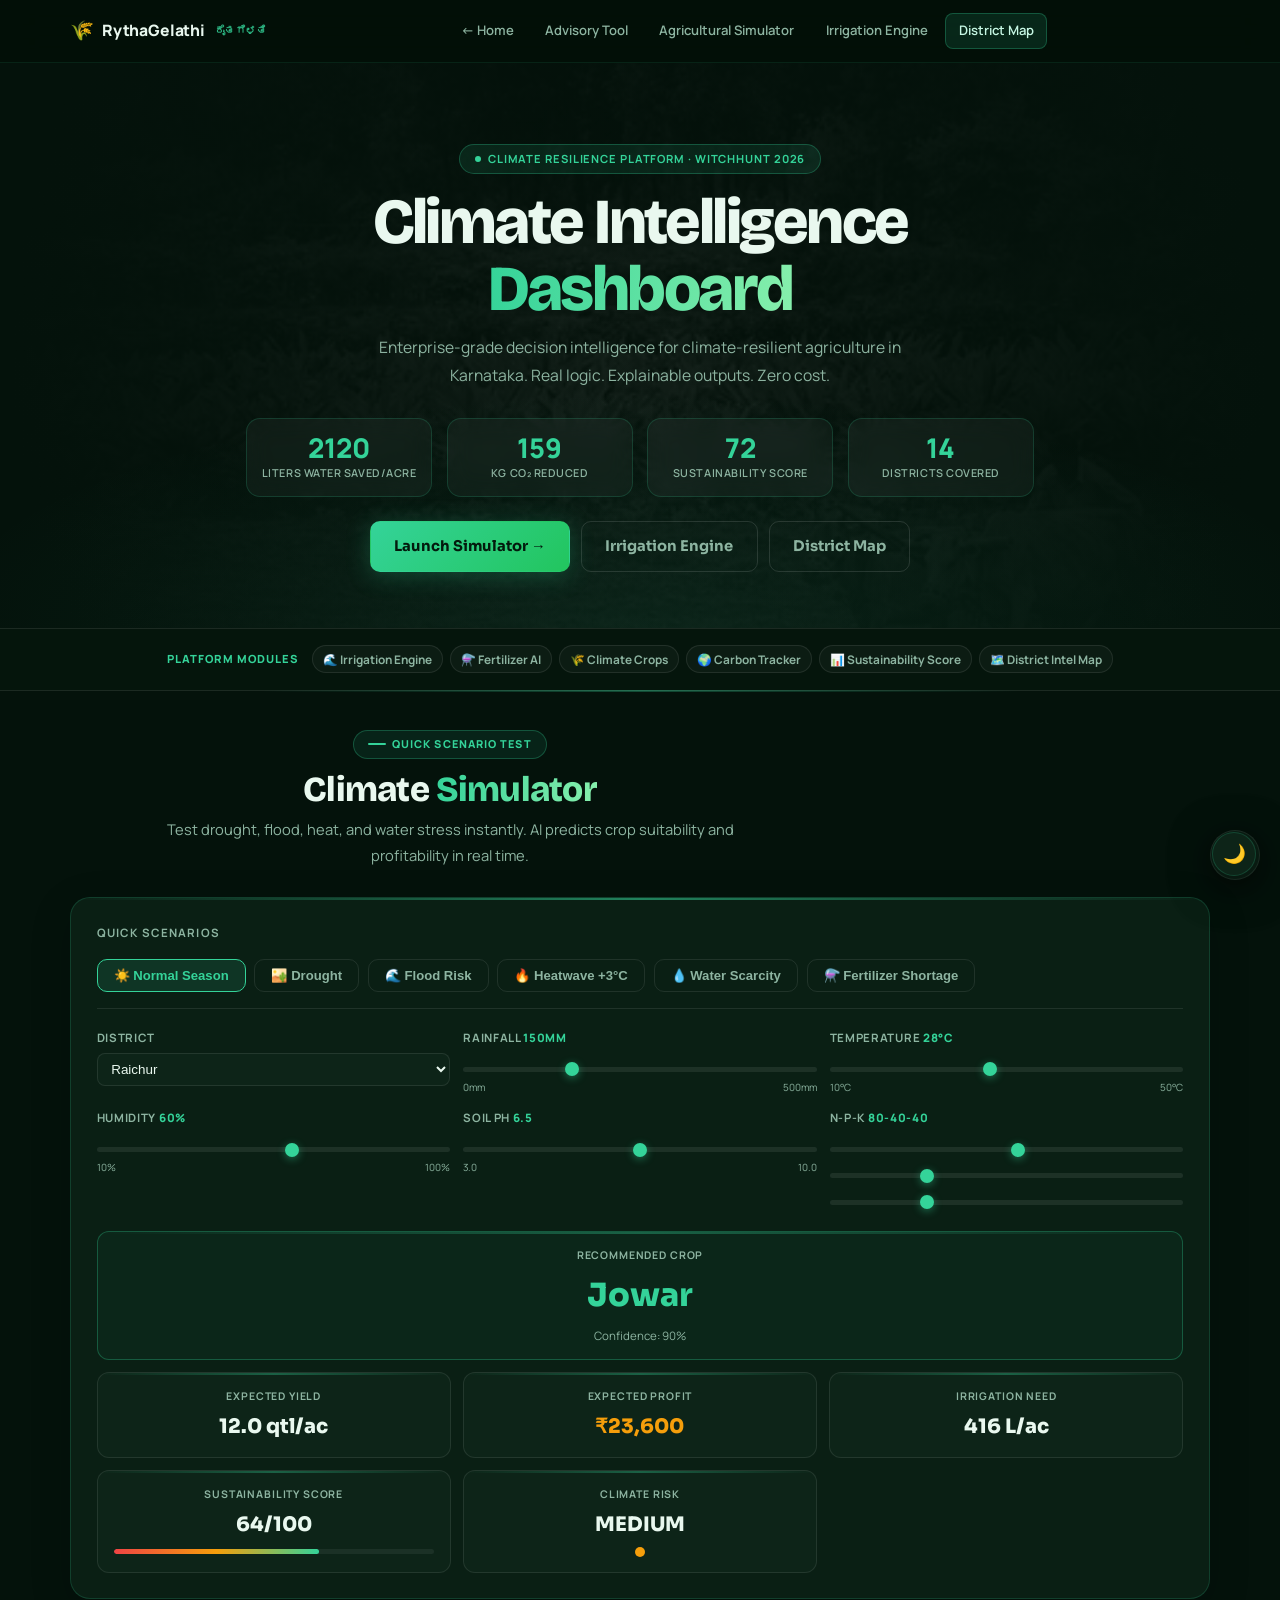
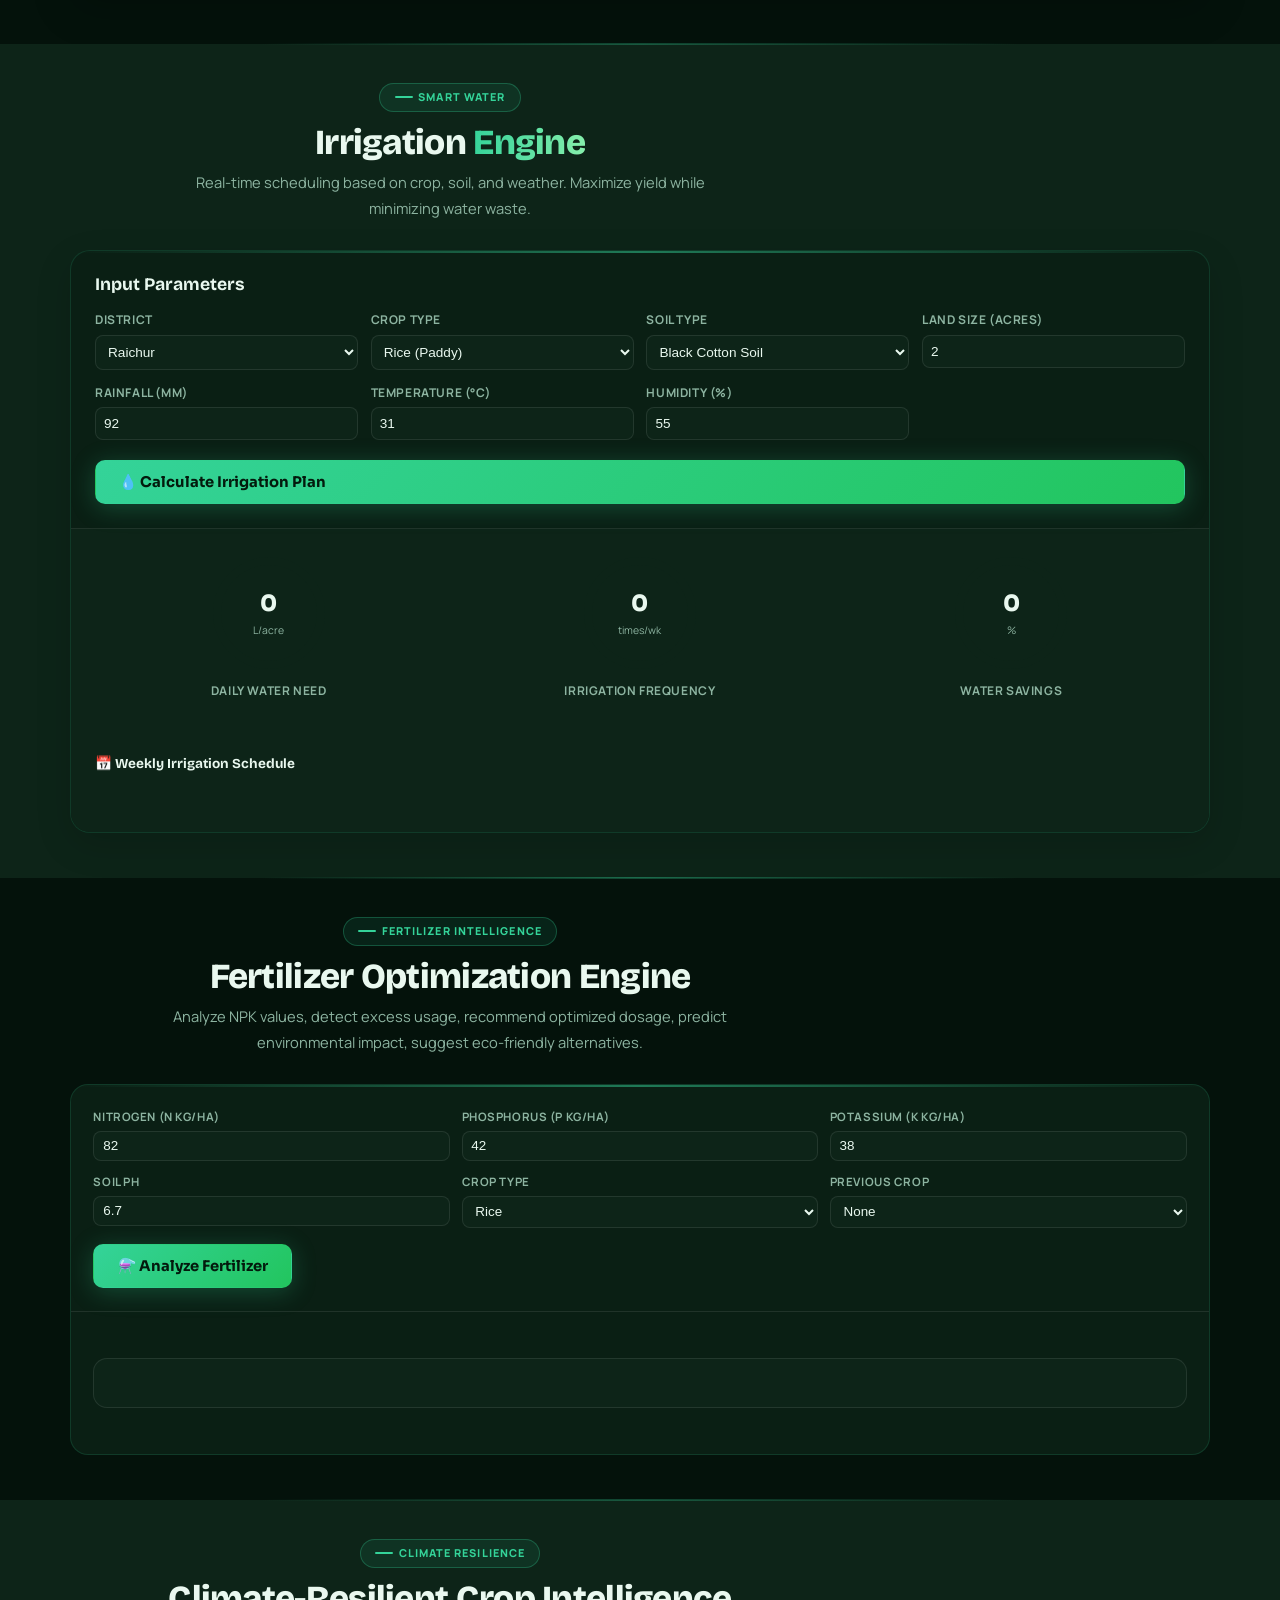
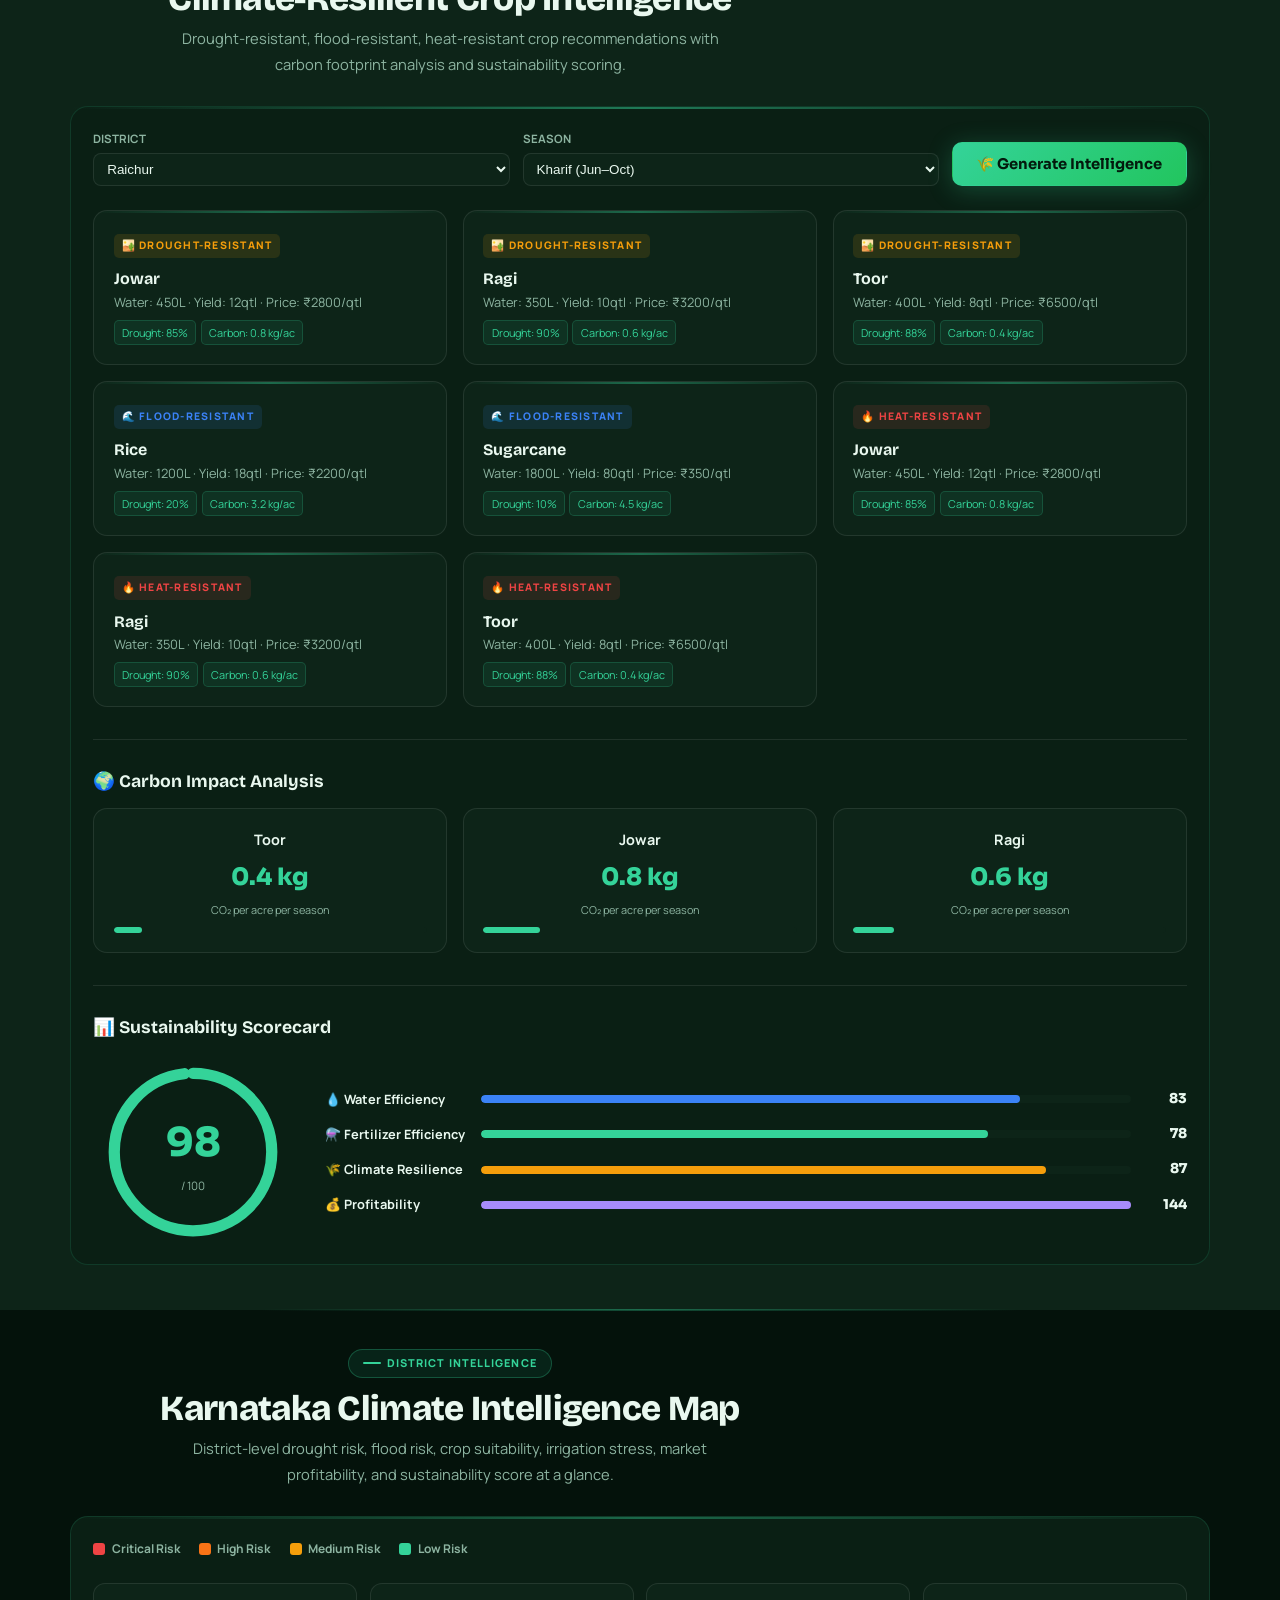
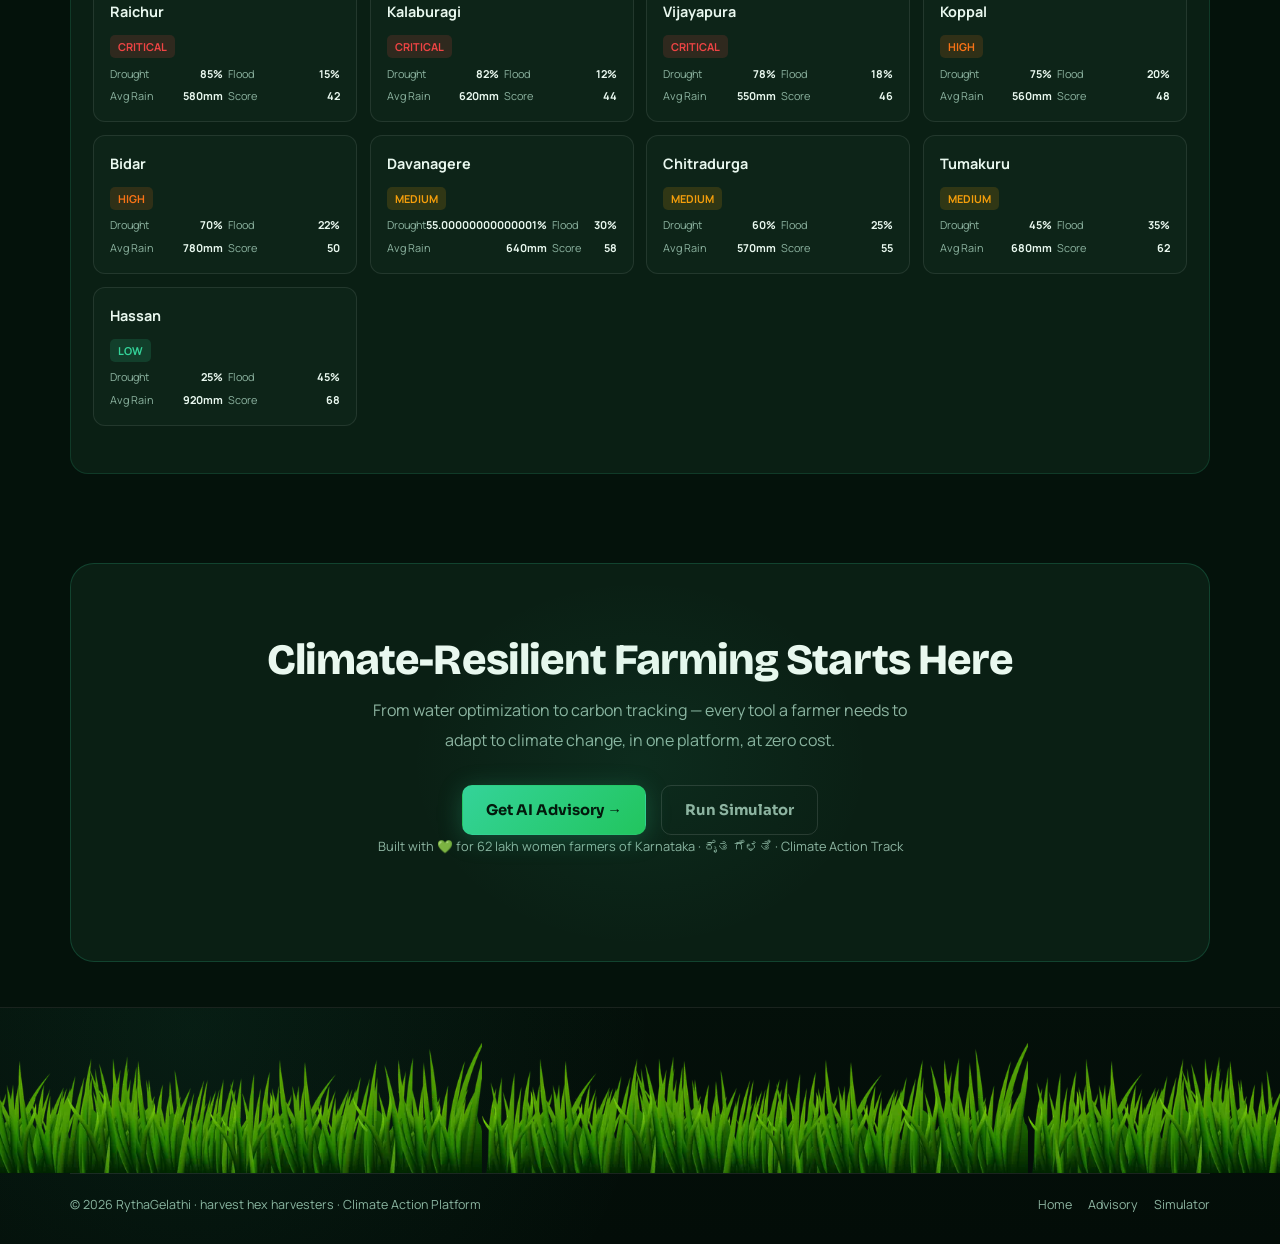
==== commit 629be435: "Final Hackathon Submission: PWA, Sustainability Badge, Roadmap, and Deployment Fixes" ====
--- a/frontend/climate.html
+++ b/frontend/climate.html
@@ -10,6 +10,14 @@
   <link href="https://fonts.googleapis.com/css2?family=Bricolage+Grotesque:wght@500;600;700;800&family=Noto+Sans+Kannada:wght@400;500;600;700&family=Outfit:wght@400;500;600;700;800&family=Sora:wght@400;600;700;800&family=Manrope:wght@400;500;600;700;800&display=swap" rel="stylesheet">
   <link rel="stylesheet" href="styles.css">
   <link rel="stylesheet" href="climate.css">
+  <link rel="manifest" href="manifest.json">
+  <script>
+    if ('serviceWorker' in navigator) {
+      window.addEventListener('load', () => {
+        navigator.serviceWorker.register('/sw.js').catch(err => console.log('SW failed', err));
+      });
+    }
+  </script>
 </head>
 <body class="climate-page">
 
@@ -24,7 +32,7 @@
       <div class="nav-links" id="navLinks">
         <a href="index.html">← Home</a>
         <a href="core.html">Advisory Tool</a>
-        <a href="simulator.html">Agricultural Simulator</a>
+        <a href="#simulator">Agricultural Simulator</a>
         <a href="#irrigation">Irrigation Engine</a>
         <a href="#karnataka-map">District Map</a>
       </div>
@@ -51,7 +59,7 @@
         <div class="cl-hm"><span class="cl-hm-num">14</span><span class="cl-hm-lbl">Districts Covered</span></div>
       </div>
       <div class="cl-hero-actions">
-        <a href="simulator.html" class="btn btn-green">Launch Simulator →</a>
+        <a href="#simulator" class="btn btn-green">Launch Simulator →</a>
         <a href="#irrigation" class="btn btn-out">Irrigation Engine</a>
         <a href="#karnataka-map" class="btn btn-out">District Map</a>
       </div>
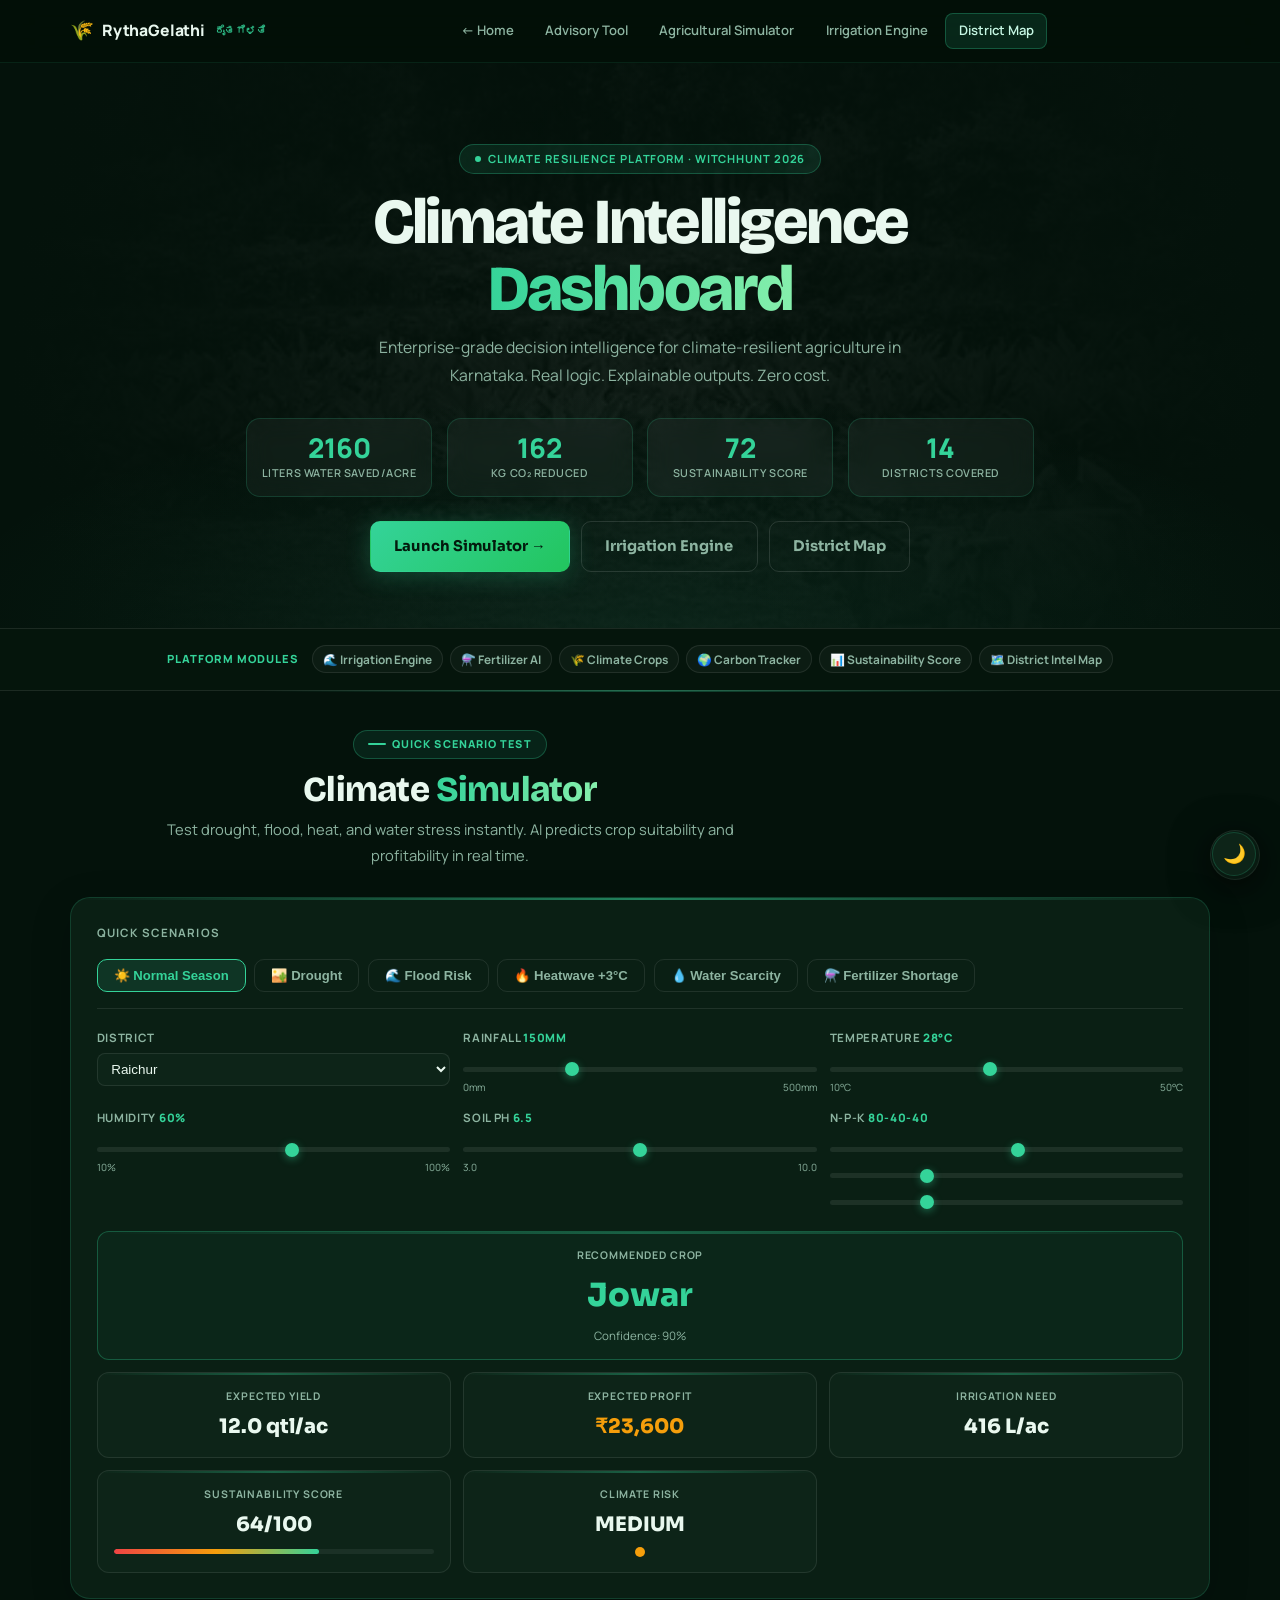
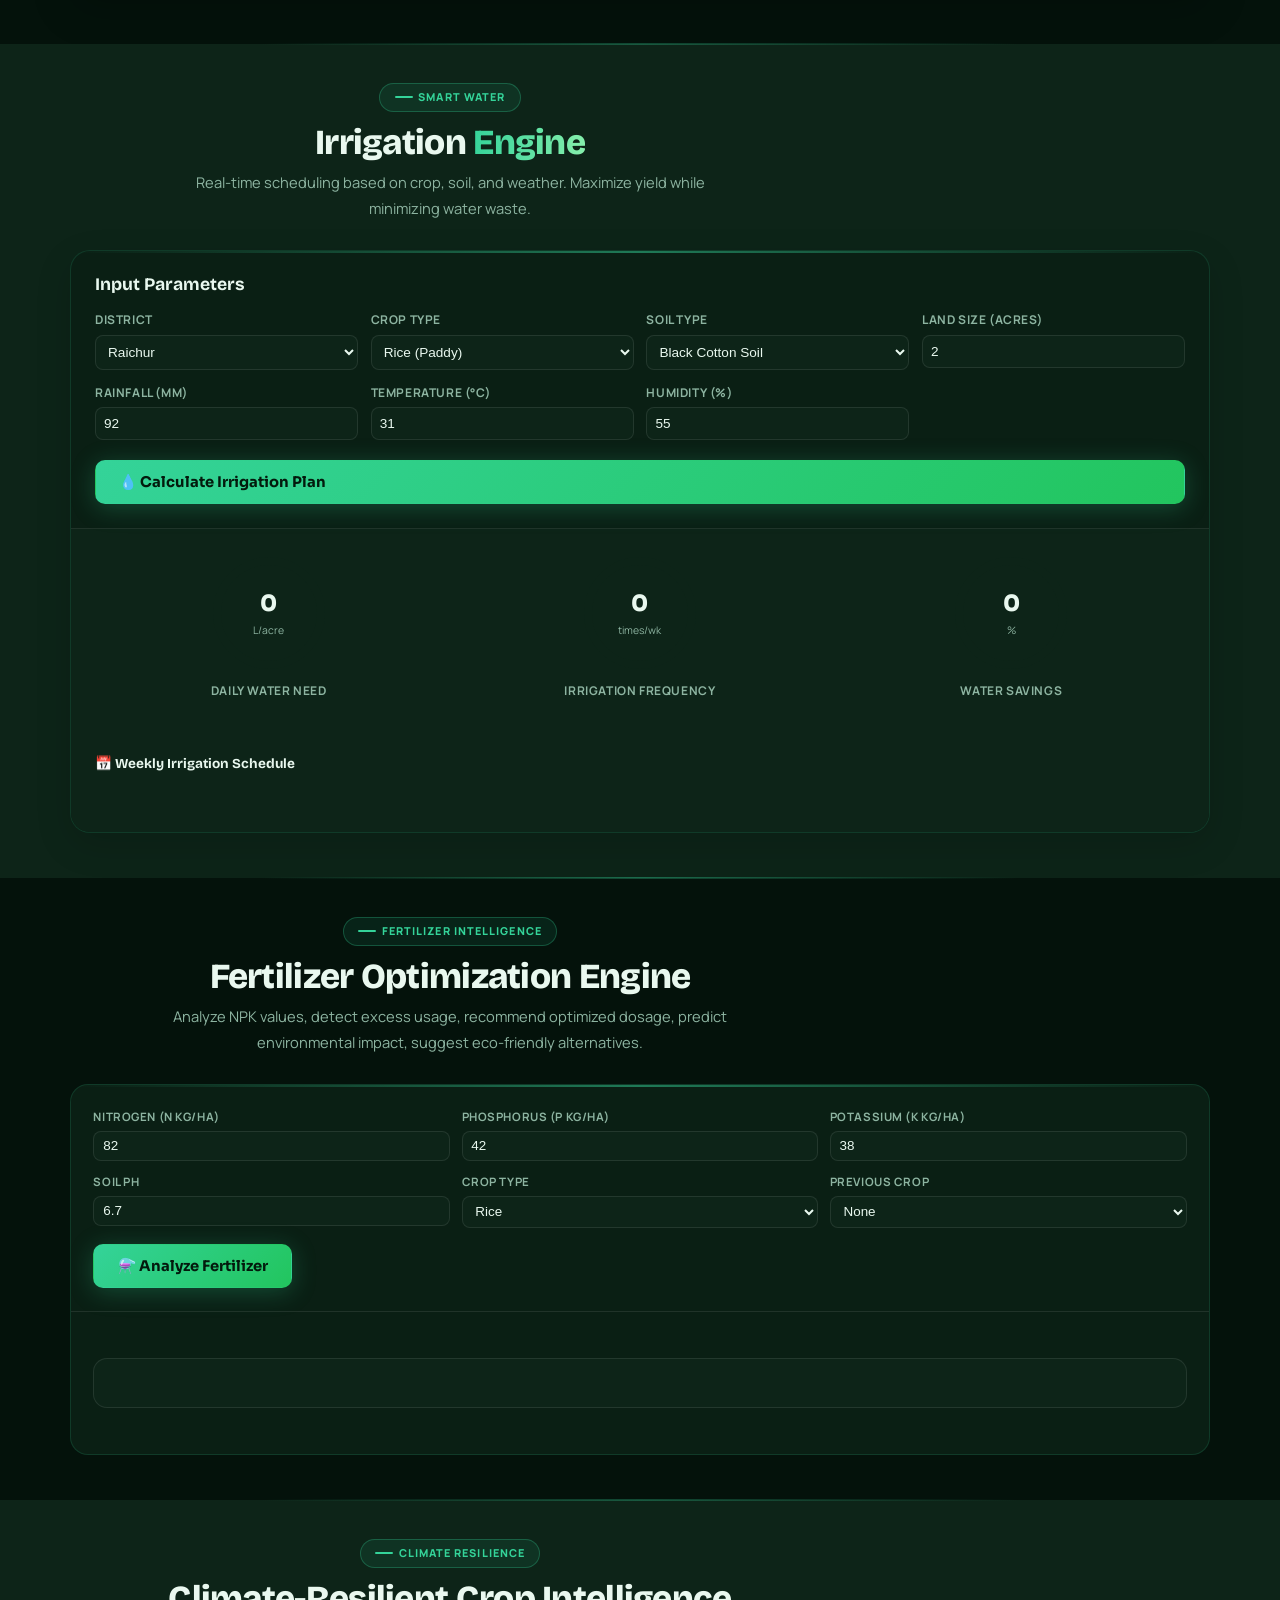
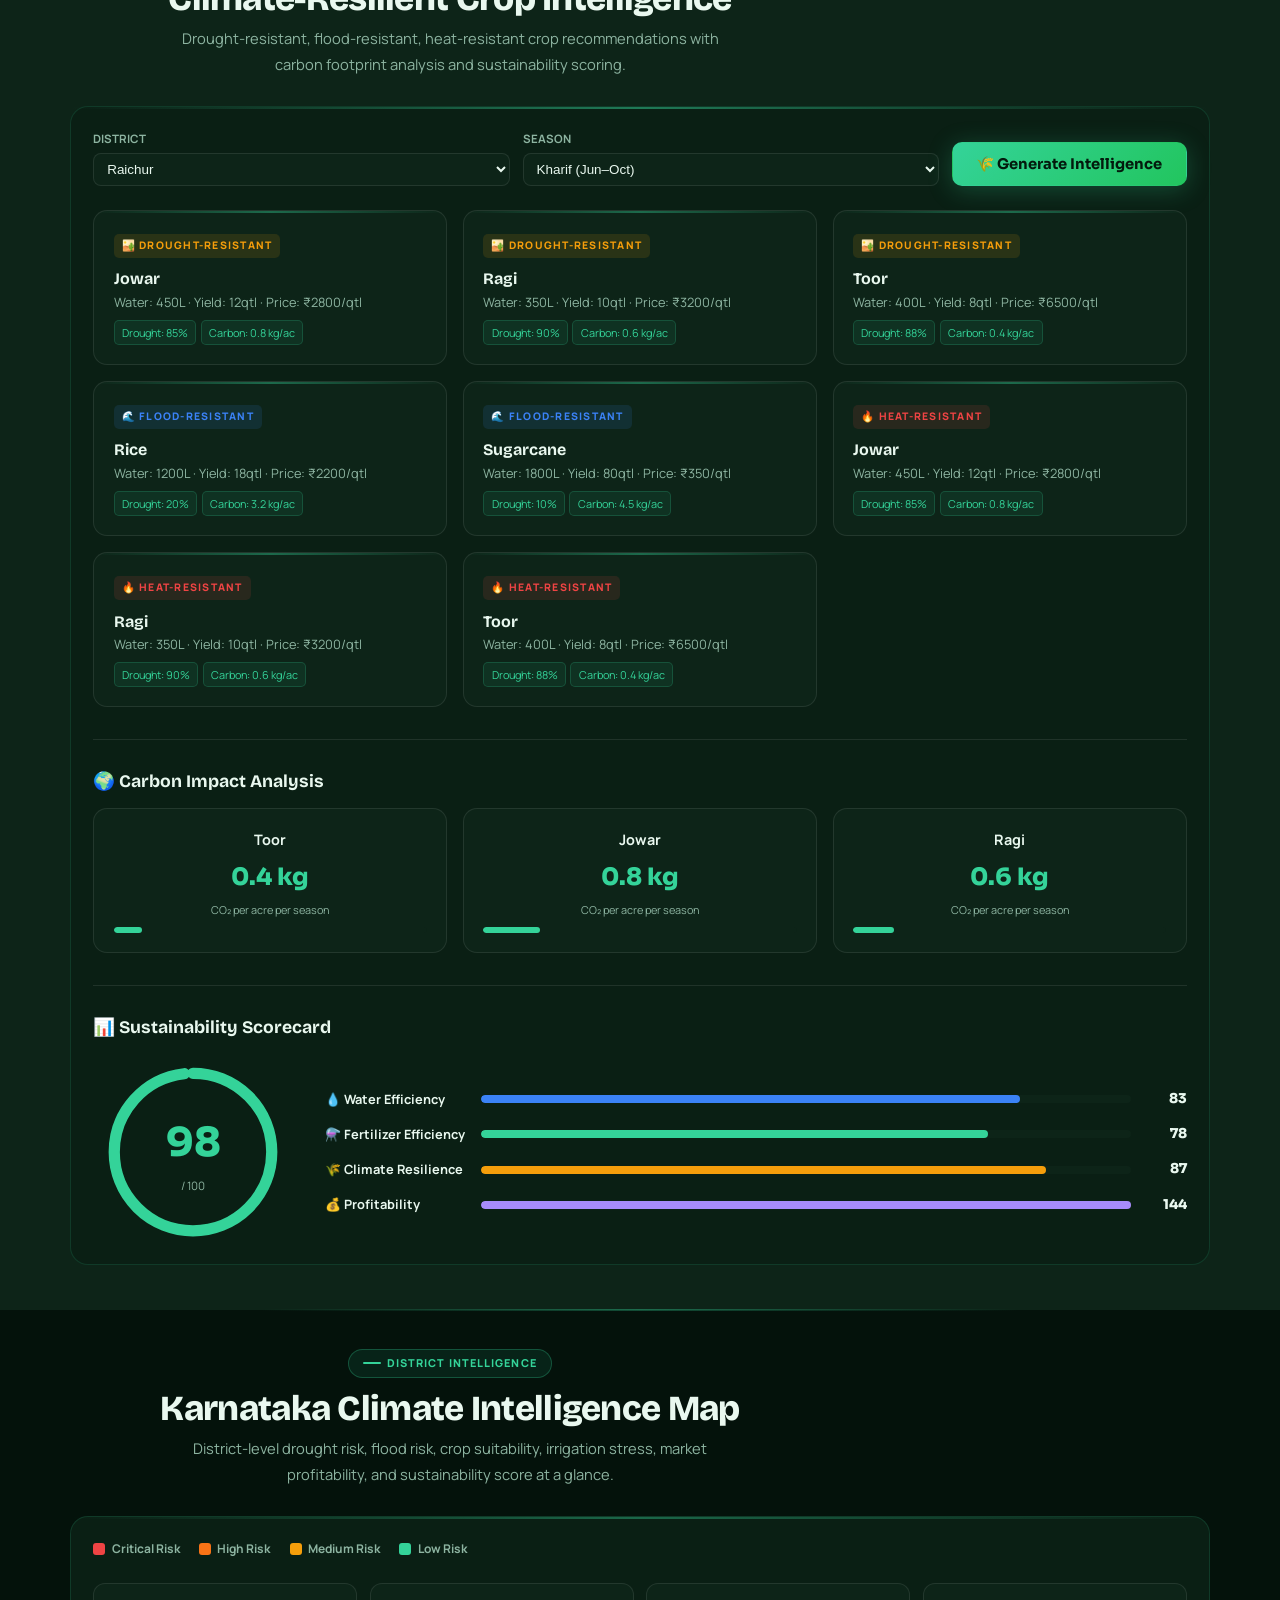
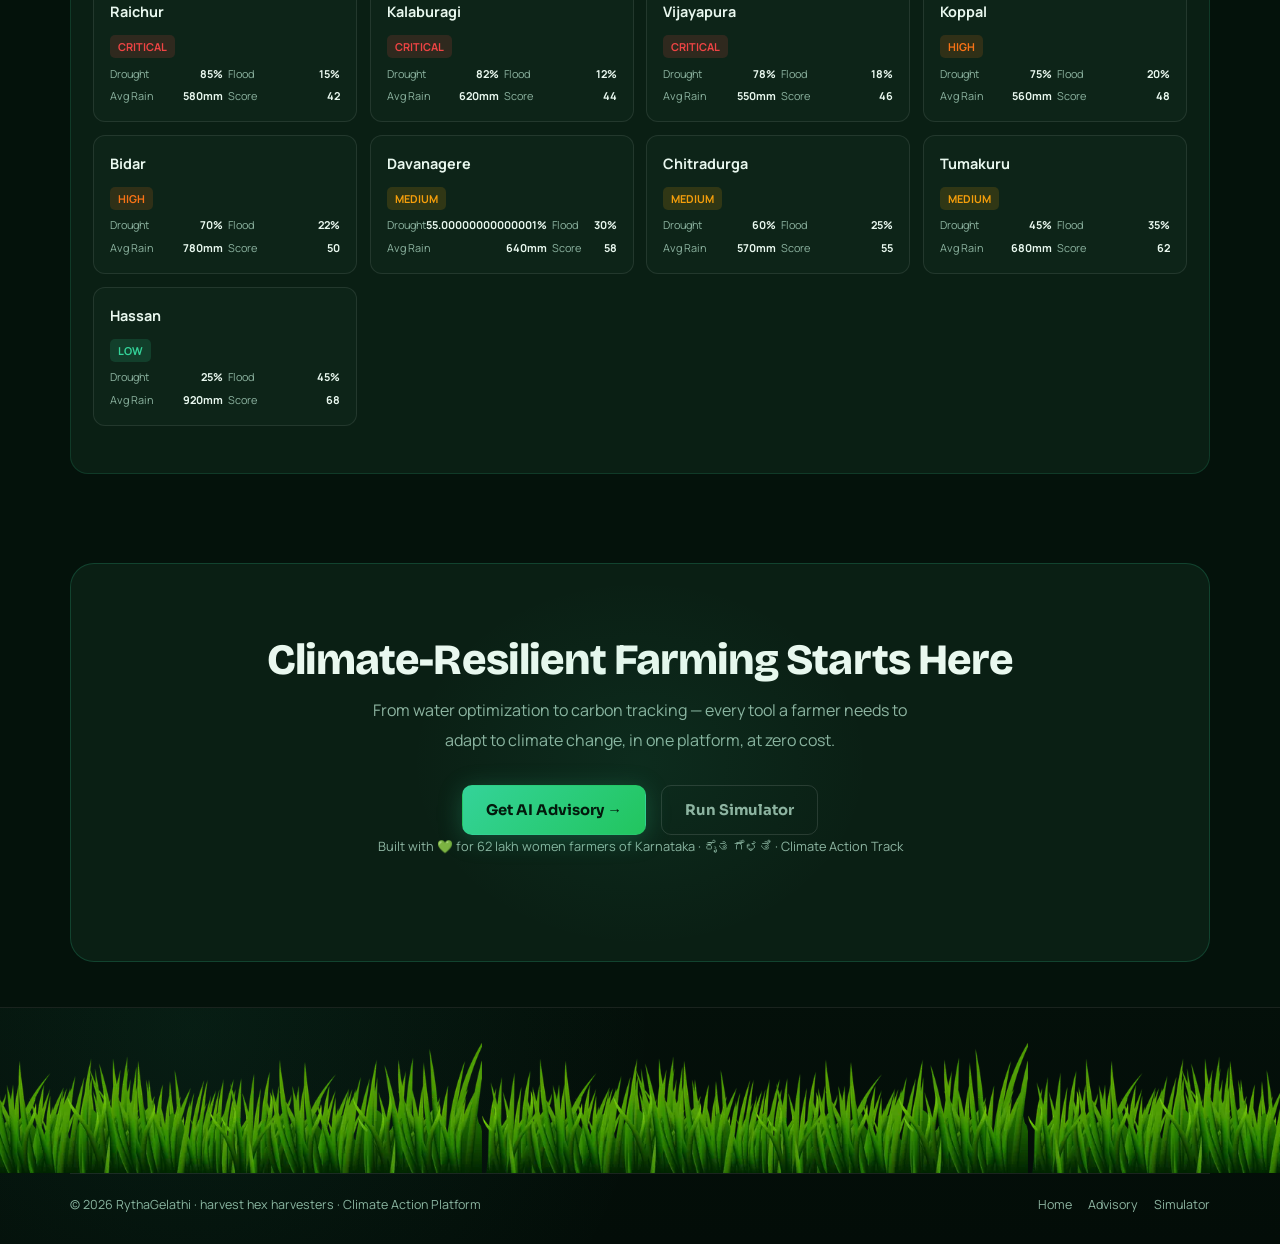
==== commit 104cce10: "chore: RythaGelathi Enterprise Transformation v10.0 — Production Dataset, Dashboard Gauges, SHAP Exp" ====
--- a/frontend/climate.html
+++ b/frontend/climate.html
@@ -11,6 +11,7 @@
   <link rel="stylesheet" href="styles.css">
   <link rel="stylesheet" href="climate.css">
   <link rel="manifest" href="manifest.json">
+  <link rel="icon" href="/public/9ryta.webp" type="image/webp">
   <script>
     if ('serviceWorker' in navigator) {
       window.addEventListener('load', () => {
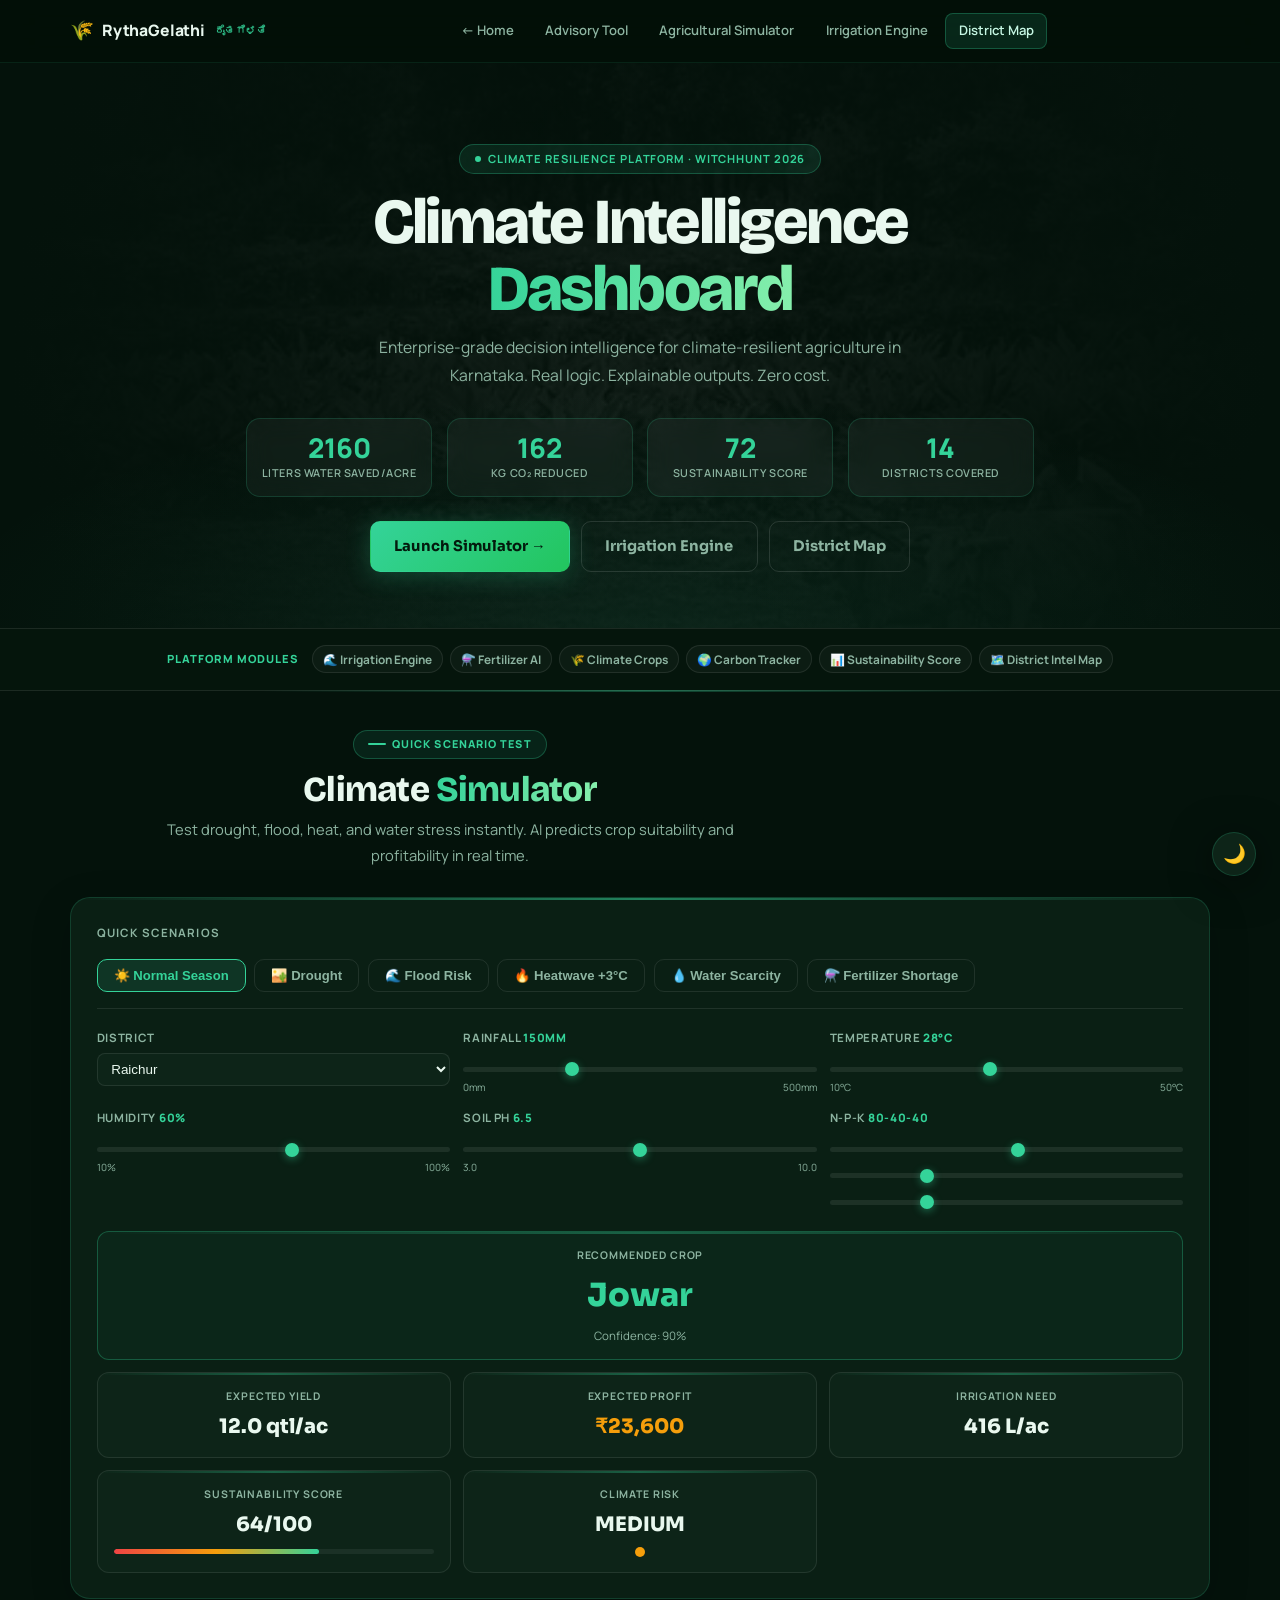
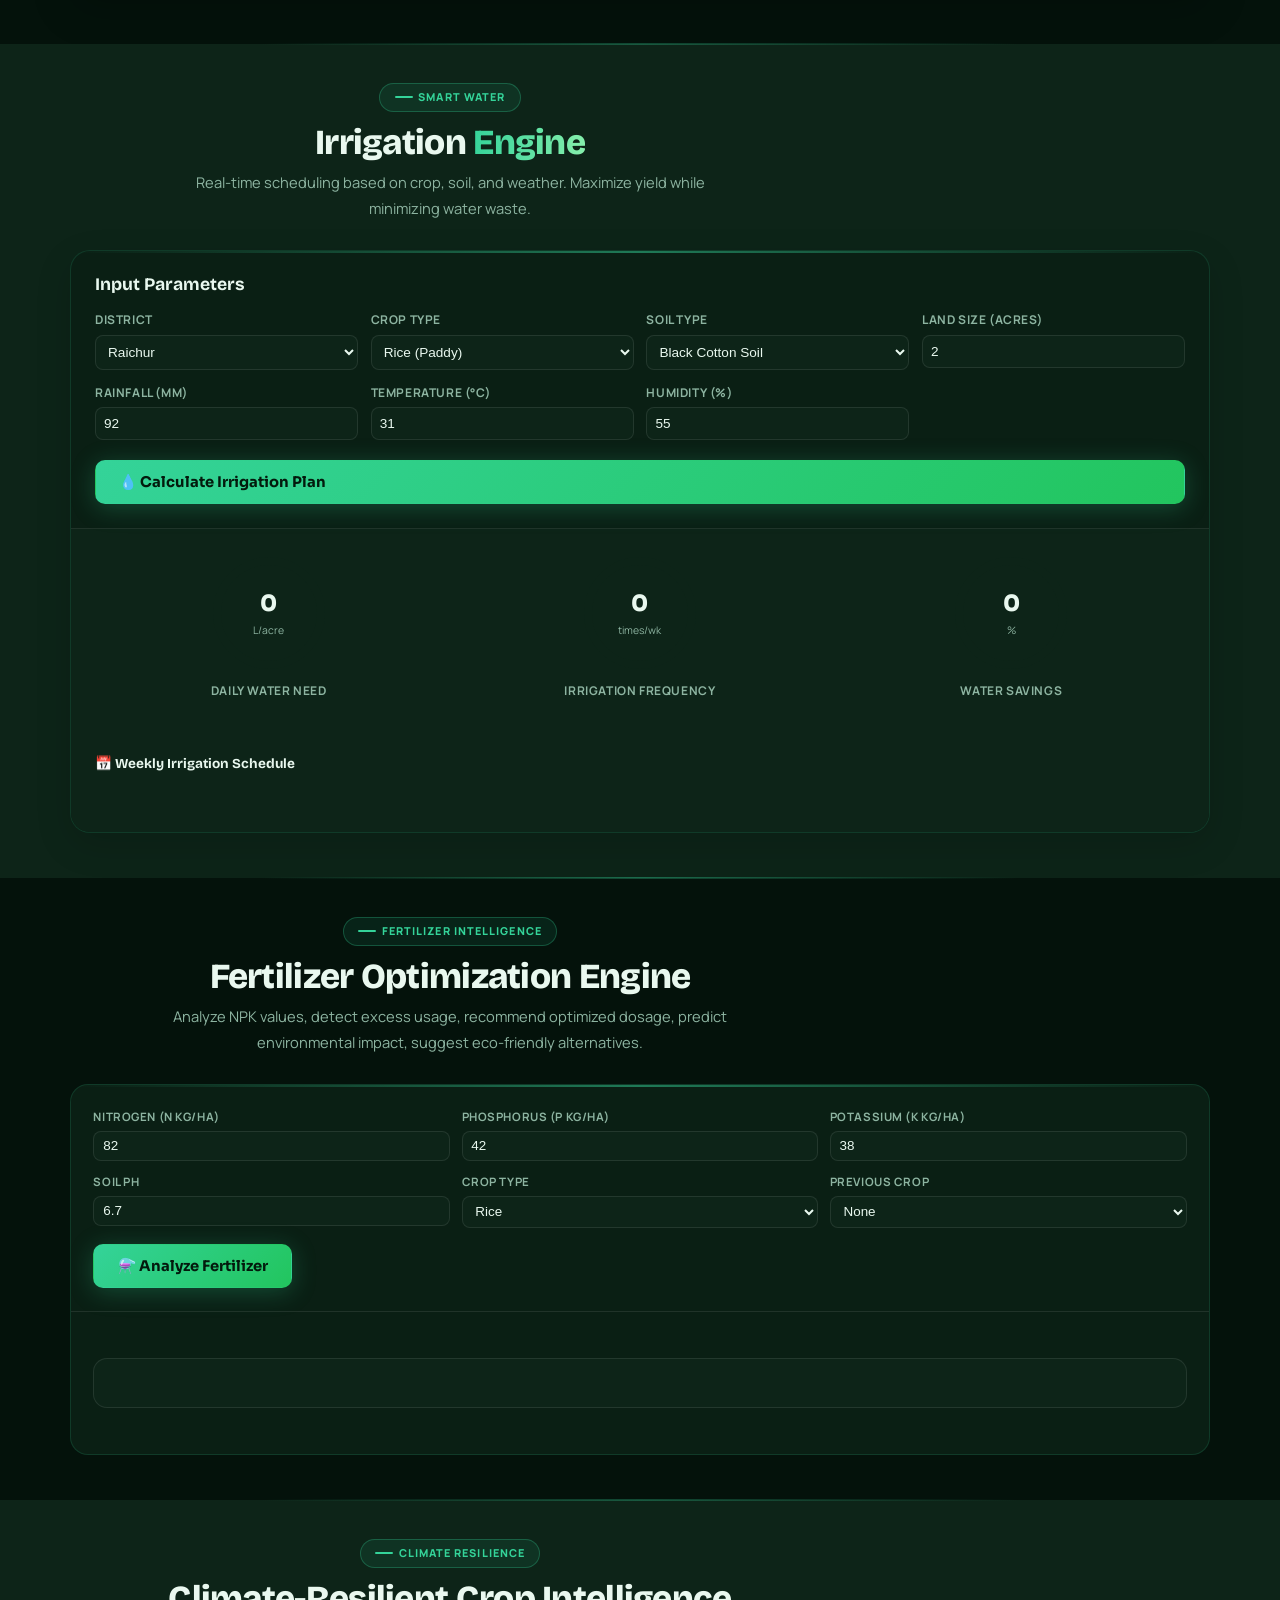
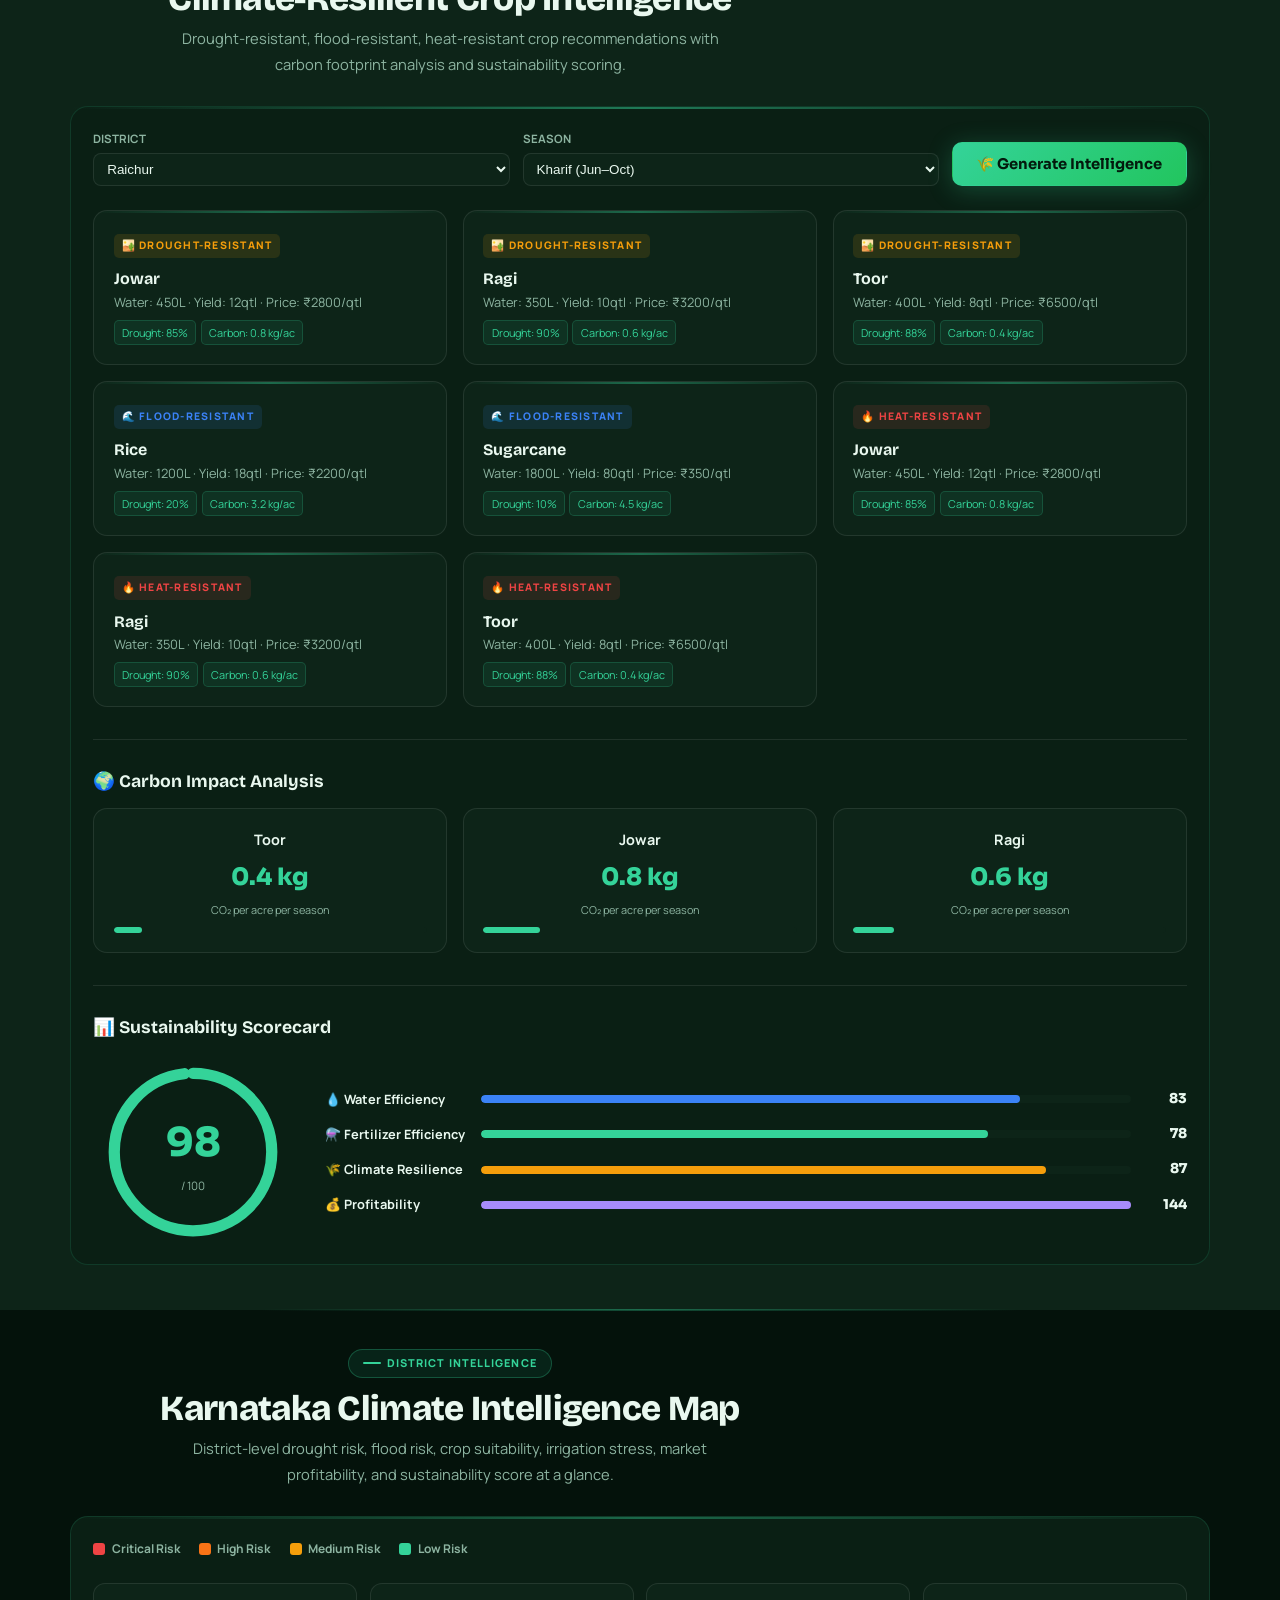
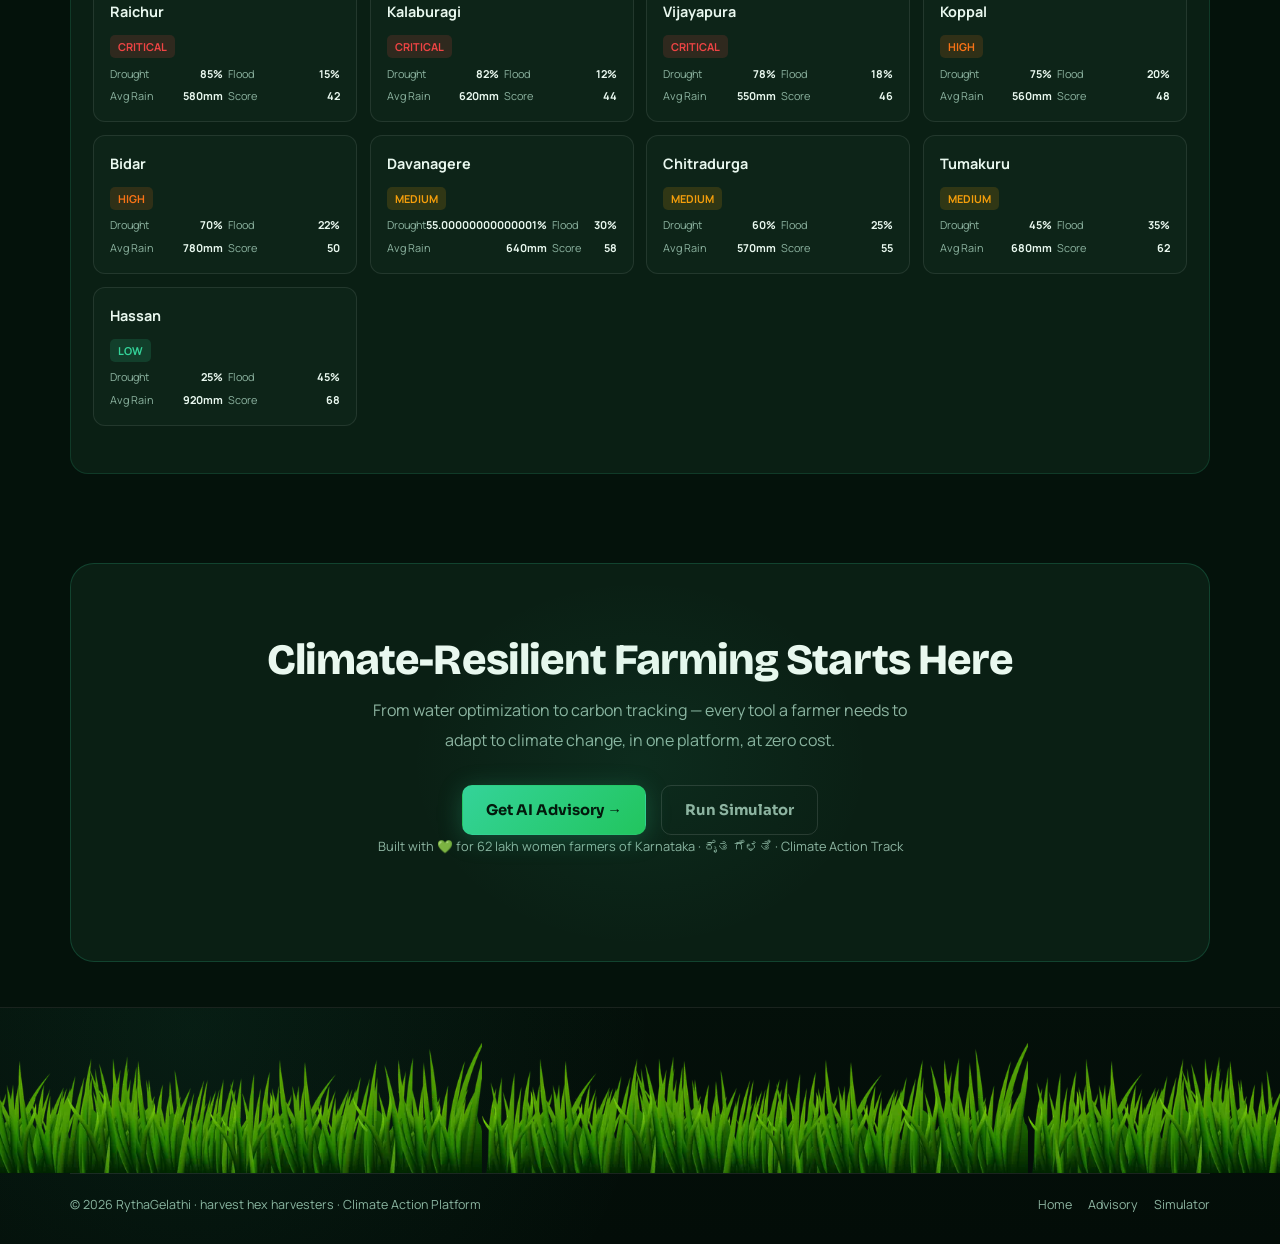
==== commit 620bb1f0: "final project setup" ====
--- a/frontend/climate.html
+++ b/frontend/climate.html
@@ -81,7 +81,6 @@
   </section>
 
   <main>
-  <button class="theme-btn" id="themeBtn" aria-label="Toggle theme" style="position: fixed; bottom: 20px; right: 20px; z-index: 1000; padding: 12px; border-radius: 50%; width: 50px; height: 50px; font-size: 1.5rem; border: 1px solid var(--border); background: var(--card); cursor: pointer;">🌙</button>
 
   <!-- ═══════════════════════════════════════════
        SECTION 1: CLIMATE SCENARIO SIMULATOR
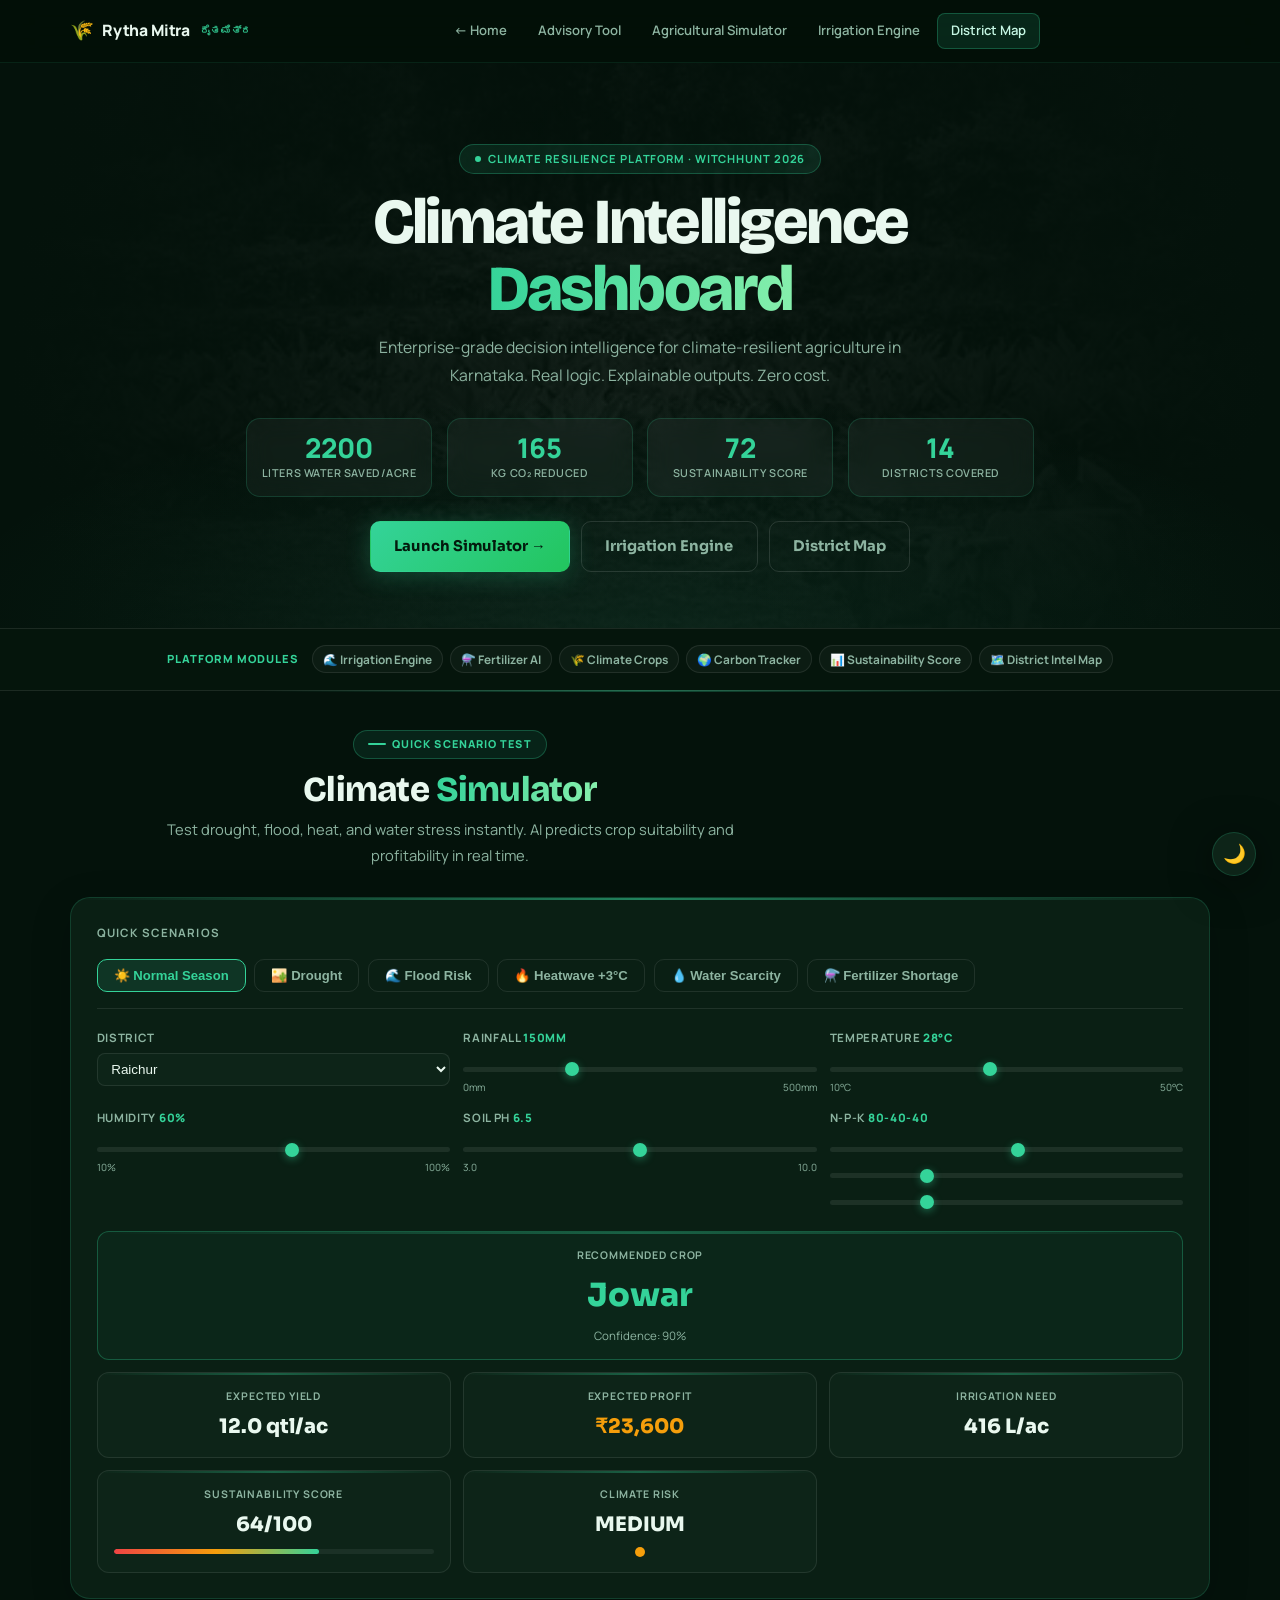
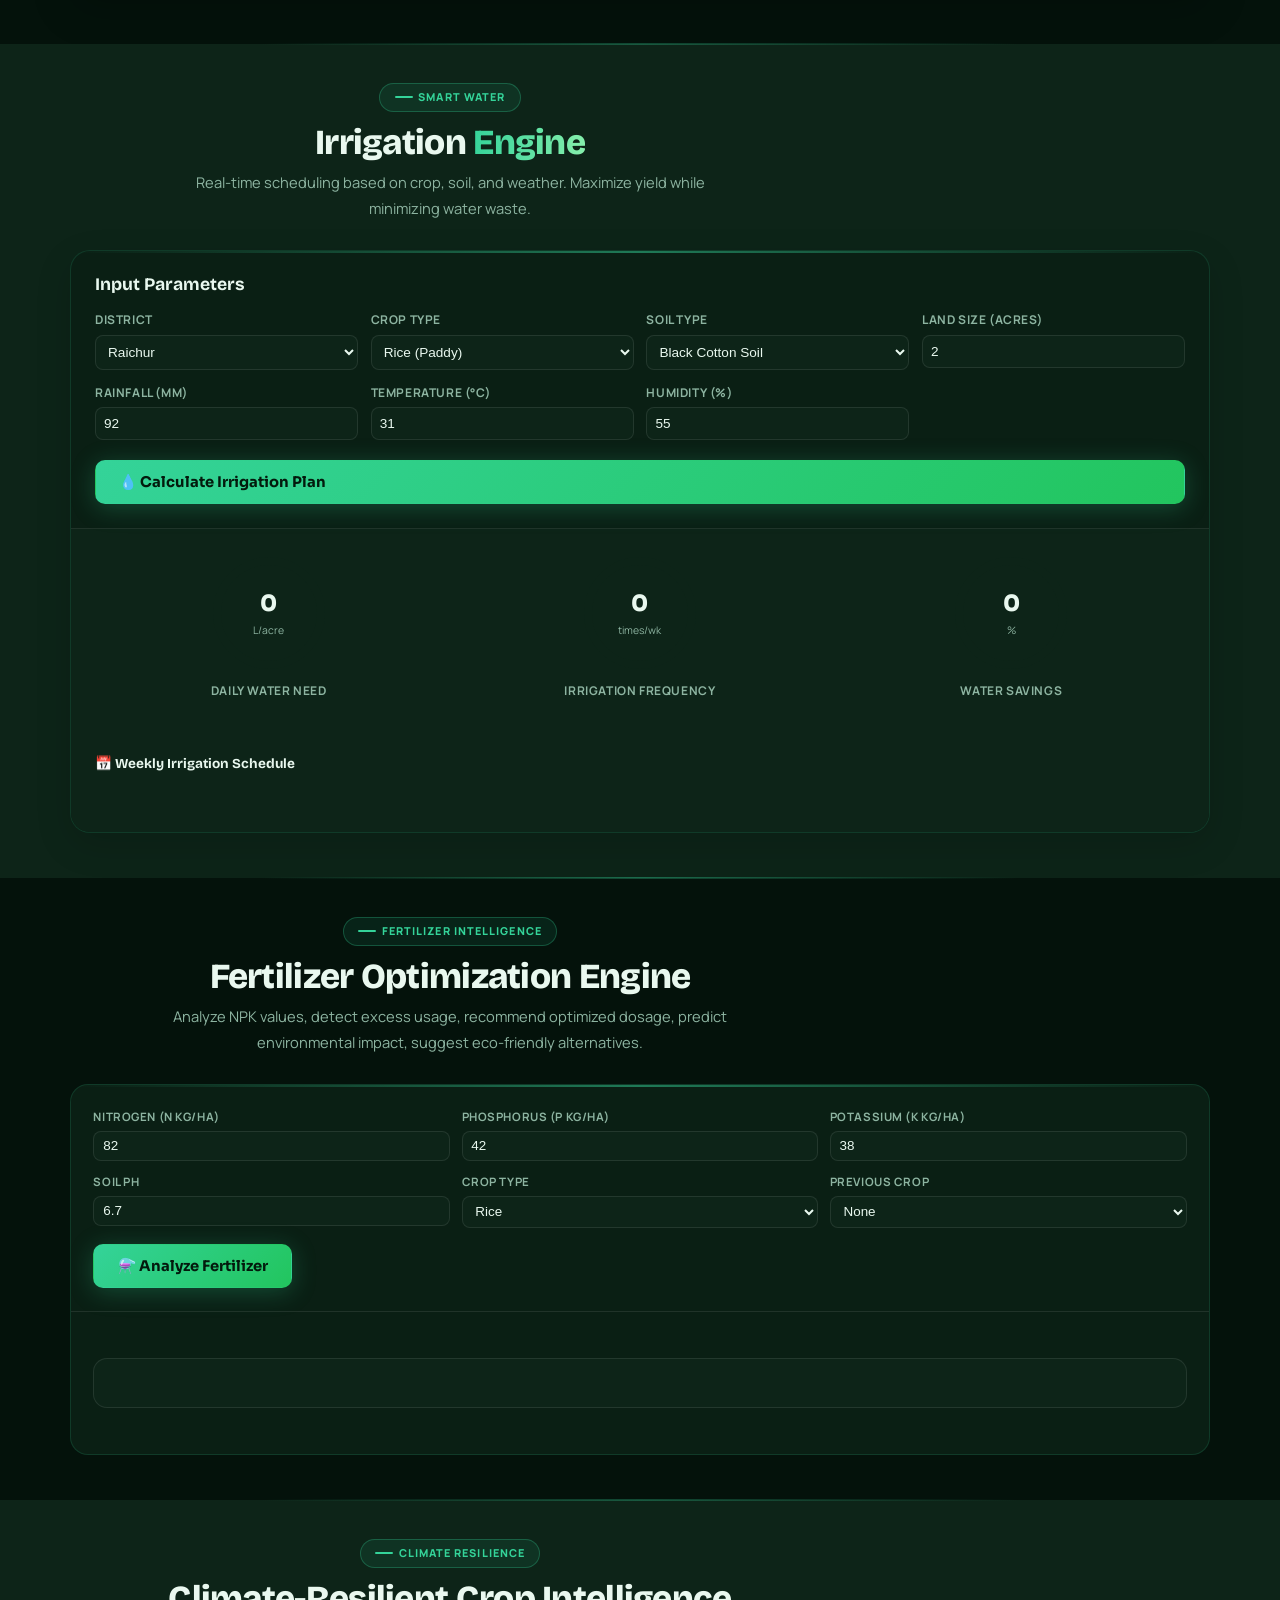
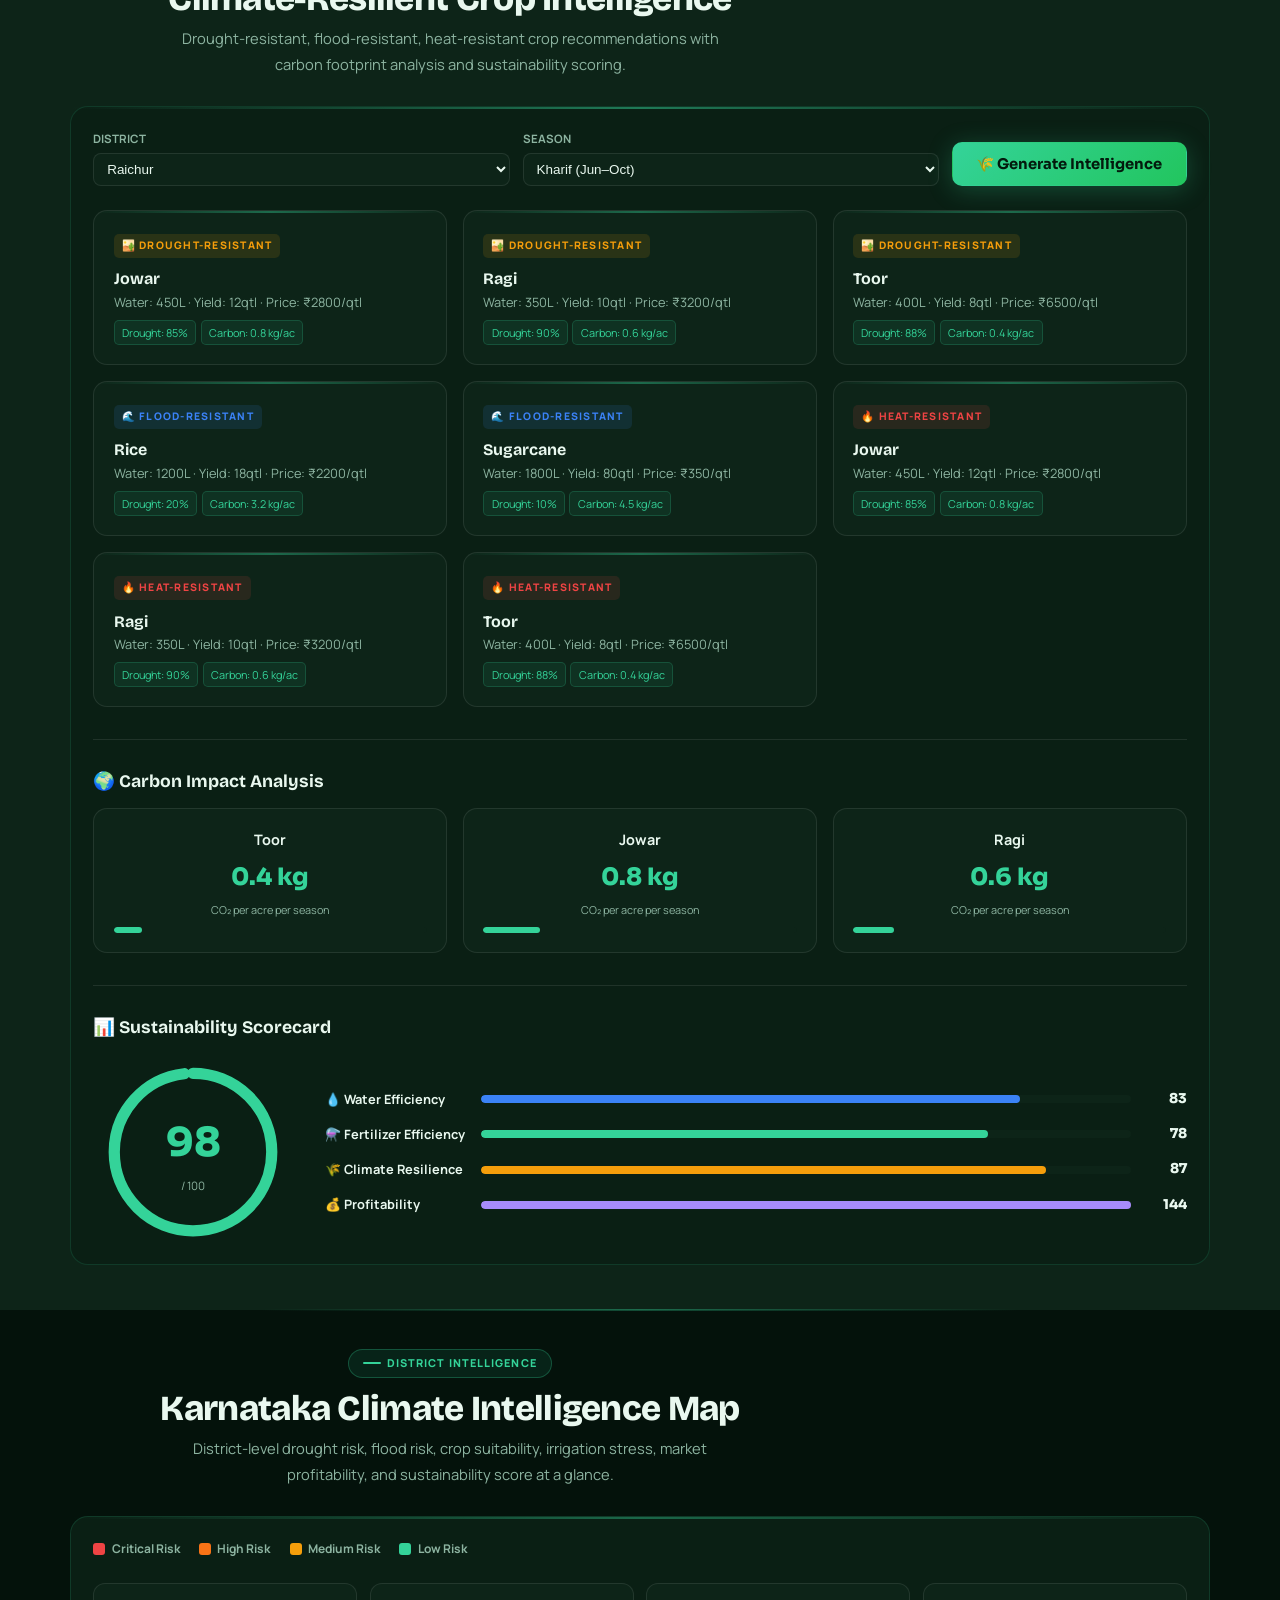
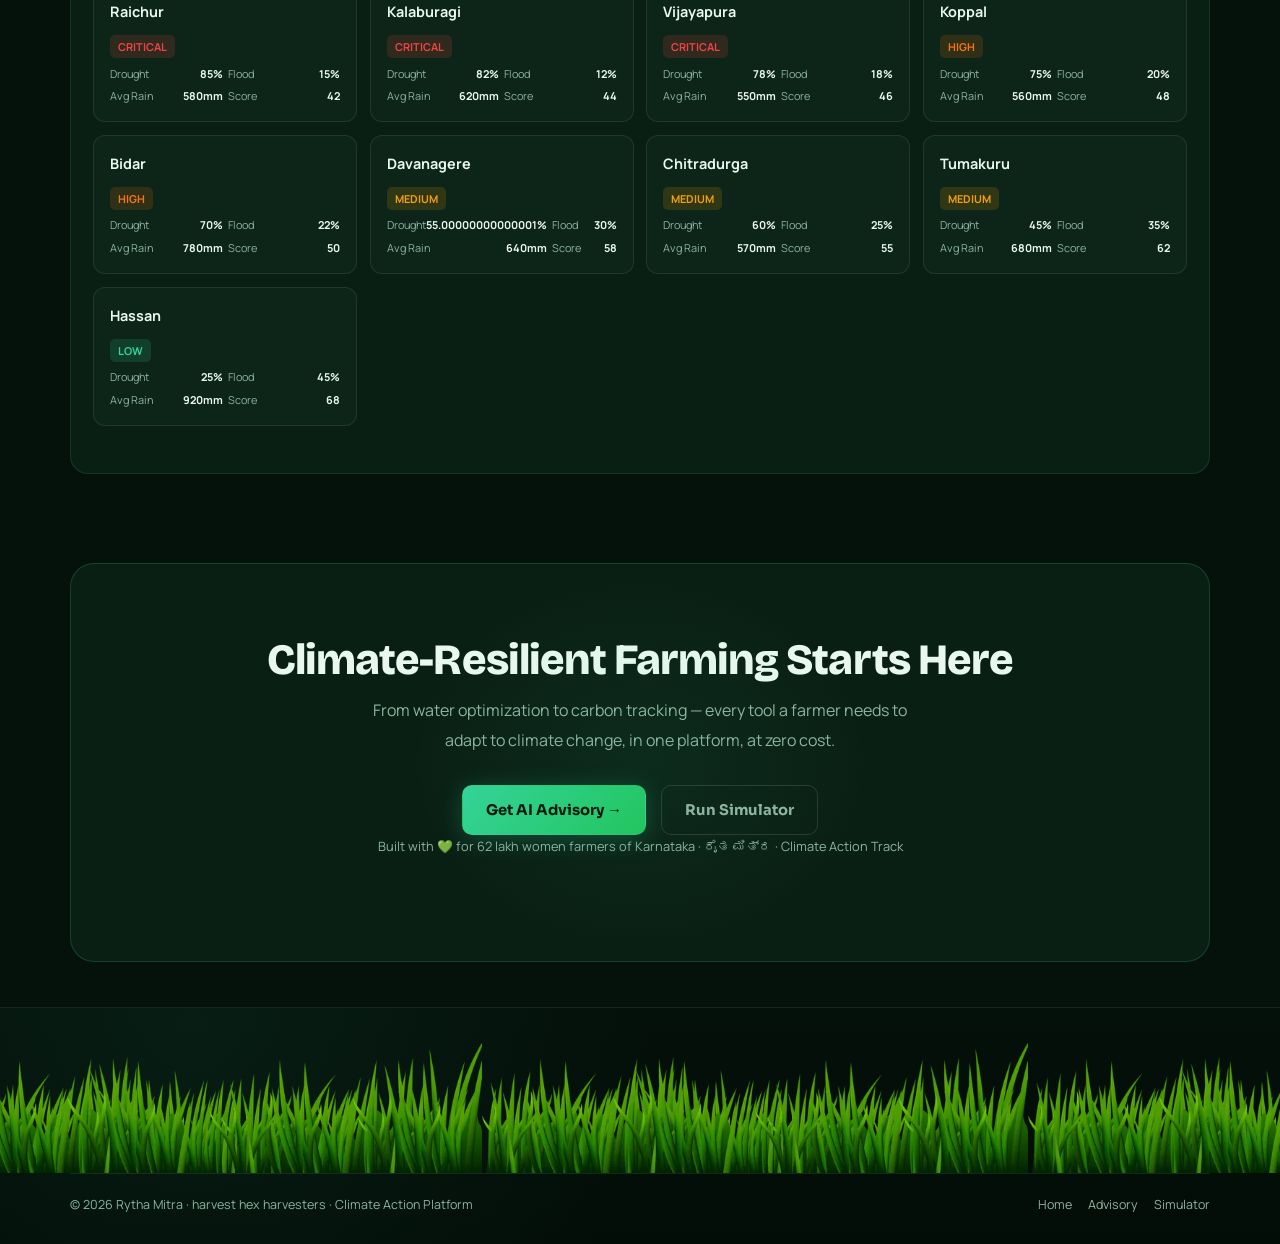
==== commit c9a620f9: "final comit" ====
--- a/frontend/climate.html
+++ b/frontend/climate.html
@@ -3,7 +3,7 @@
 <head>
   <meta charset="UTF-8">
   <meta name="viewport" content="width=device-width, initial-scale=1.0">
-  <title>RythaGelathi — Climate Intelligence Dashboard | ರೈತ ಗೆಳತಿ</title>
+  <title>Rytha Mitra — Climate Intelligence Dashboard | ರೈತ ಮಿತ್ರ</title>
   <meta name="description" content="Enterprise climate resilience platform for Karnataka farmers. Irrigation optimization, fertilizer intelligence, carbon footprint, sustainability scoring.">
   <link rel="preconnect" href="https://fonts.googleapis.com">
   <link rel="preconnect" href="https://fonts.gstatic.com" crossorigin>
@@ -27,8 +27,8 @@
     <div class="container nav-inner">
       <a href="index.html" class="brand">
         <span class="brand-emoji">🌾</span>
-        <span>RythaGelathi</span>
-        <span class="brand-kn">ರೈತ ಗೆಳತಿ</span>
+        <span>Rytha Mitra</span>
+        <span class="brand-kn">ರೈತ ಮಿತ್ರ</span>
       </a>
       <div class="nav-links" id="navLinks">
         <a href="index.html">← Home</a>
@@ -391,7 +391,7 @@
           <a href="core.html" class="btn btn-green">Get AI Advisory →</a>
           <a href="#simulator" class="btn btn-out">Run Simulator</a>
         </div>
-        <p class="cta-note">Built with 💚 for 62 lakh women farmers of Karnataka · ರೈತ ಗೆಳತಿ · Climate Action Track</p>
+        <p class="cta-note">Built with 💚 for 62 lakh women farmers of Karnataka · ರೈತ ಮಿತ್ರ · Climate Action Track</p>
       </div>
     </div>
   </section>
@@ -403,7 +403,7 @@
     <div class="foot-grass"></div>
     <div class="container">
       <div class="foot-bottom">
-        <p>© 2026 RythaGelathi · harvest hex harvesters · Climate Action Platform</p>
+        <p>© 2026 Rytha Mitra · harvest hex harvesters · Climate Action Platform</p>
         <div class="foot-leg"><a href="index.html">Home</a><a href="core.html">Advisory</a><a href="#simulator">Simulator</a></div>
       </div>
     </div>
--- a/frontend/styles.css
+++ b/frontend/styles.css
@@ -1,5 +1,5 @@
 /* ═══════════════════════════════════════════════════════
-   RythaGelathi  ·  Complete Redesign  ·  2026
+   Rytha Mitra  ·  Complete Redesign  ·  2026
    Dark Green Premium  +  Light Greenish Mode
    ═══════════════════════════════════════════════════════ */
 @import url('https://fonts.googleapis.com/css2?family=Bricolage+Grotesque:wght@500;600;700;800&family=Noto+Sans+Kannada:wght@400;500;600;700&family=Outfit:wght@400;500;600;700;800&family=Sora:wght@400;600;700;800&family=Manrope:wght@400;500;600;700;800&display=swap');
@@ -1326,9 +1326,134 @@
 }
 
 .foot-tab.is-active {
-  color: #d6fee9;
-  border-color: rgba(52,211,153,.38);
-  background: rgba(52,211,153,.14);
+  color: var(--text);
+  border-color: var(--gold);
+}
+
+/* ════════════════════════════════════════════════
+   IMPACT COUNTERS
+════════════════════════════════════════════════ */
+.impact-counters {
+  display: flex;
+  flex-wrap: wrap;
+  justify-content: center;
+  gap: 0;
+  margin: 2rem 0;
+  padding: 1.5rem;
+  background: rgba(255, 255, 255, 0.05);
+  border-radius: 12px;
+}
+
+.ic-stat {
+  text-align: center;
+  padding: 0 2rem;
+}
+
+.ic-num {
+  font-size: 2.2rem;
+  font-weight: 800;
+  color: #f59e0b;
+  line-height: 1;
+}
+
+.ic-label {
+  font-size: 12px;
+  color: rgba(255, 255, 255, 0.7);
+  margin-top: 6px;
+}
+
+.ic-div {
+  width: 1px;
+  background: rgba(255, 255, 255, 0.2);
+  margin: 8px 0;
+}
+
+@media (max-width: 500px) {
+  .ic-stat {
+    padding: 1rem;
+  }
+  .ic-div {
+    display: none;
+  }
+}
+
+/* ════════════════════════════════════════════════
+   BEFORE/AFTER COMPARISON
+════════════════════════════════════════════════ */
+.before-after-section {
+  padding: 4rem 0;
+  max-width: 900px;
+  margin: 0 auto;
+}
+
+.ba-title {
+  text-align: center;
+  font-size: 1.8rem;
+  color: #14532d;
+  margin-bottom: 2rem;
+}
+
+.ba-grid {
+  display: grid;
+  grid-template-columns: 1fr 1fr;
+  gap: 1.5rem;
+}
+
+@media (max-width: 600px) {
+  .ba-grid {
+    grid-template-columns: 1fr;
+  }
+}
+
+.ba-card {
+  border-radius: 12px;
+  overflow: hidden;
+}
+
+.ba-header {
+  padding: 14px 20px;
+  font-weight: 700;
+  font-size: 15px;
+}
+
+.ba-before .ba-header {
+  background: #7f1d1d;
+  color: #fca5a5;
+}
+
+.ba-after .ba-header {
+  background: #14532d;
+  color: #f59e0b;
+}
+
+.ba-list {
+  list-style: none;
+  padding: 16px 20px;
+  margin: 0;
+}
+
+.ba-before {
+  border: 1px solid #f87171;
+  background: #fff7f7;
+}
+
+.ba-after {
+  border: 1px solid #16a34a;
+  background: #f0fdf4;
+}
+
+.ba-list li {
+  padding: 7px 0;
+  font-size: 13px;
+  border-bottom: 1px solid rgba(0, 0, 0, 0.06);
+}
+
+.ba-before .ba-list li {
+  color: #991b1b;
+}
+
+.ba-after .ba-list li {
+  color: #166534;
 }
 
 [data-theme="light"] .foot-tab.is-active {
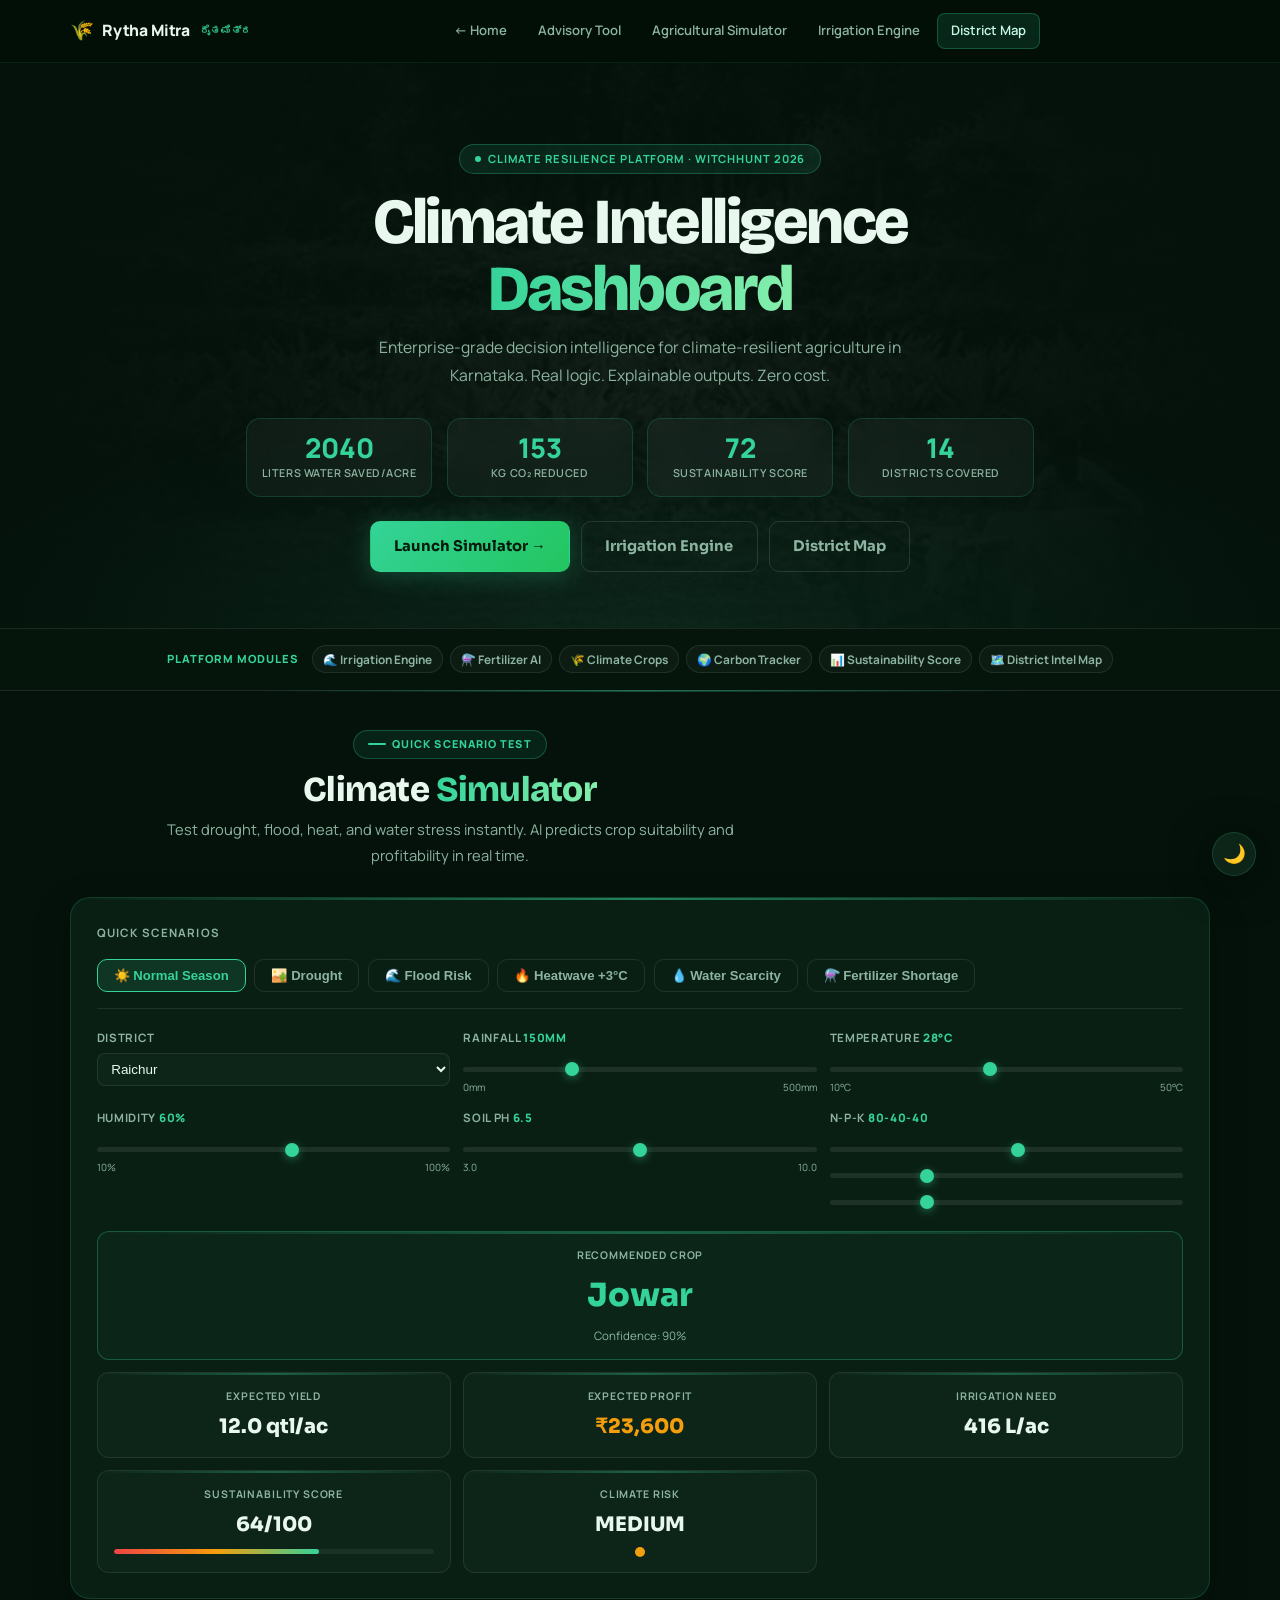
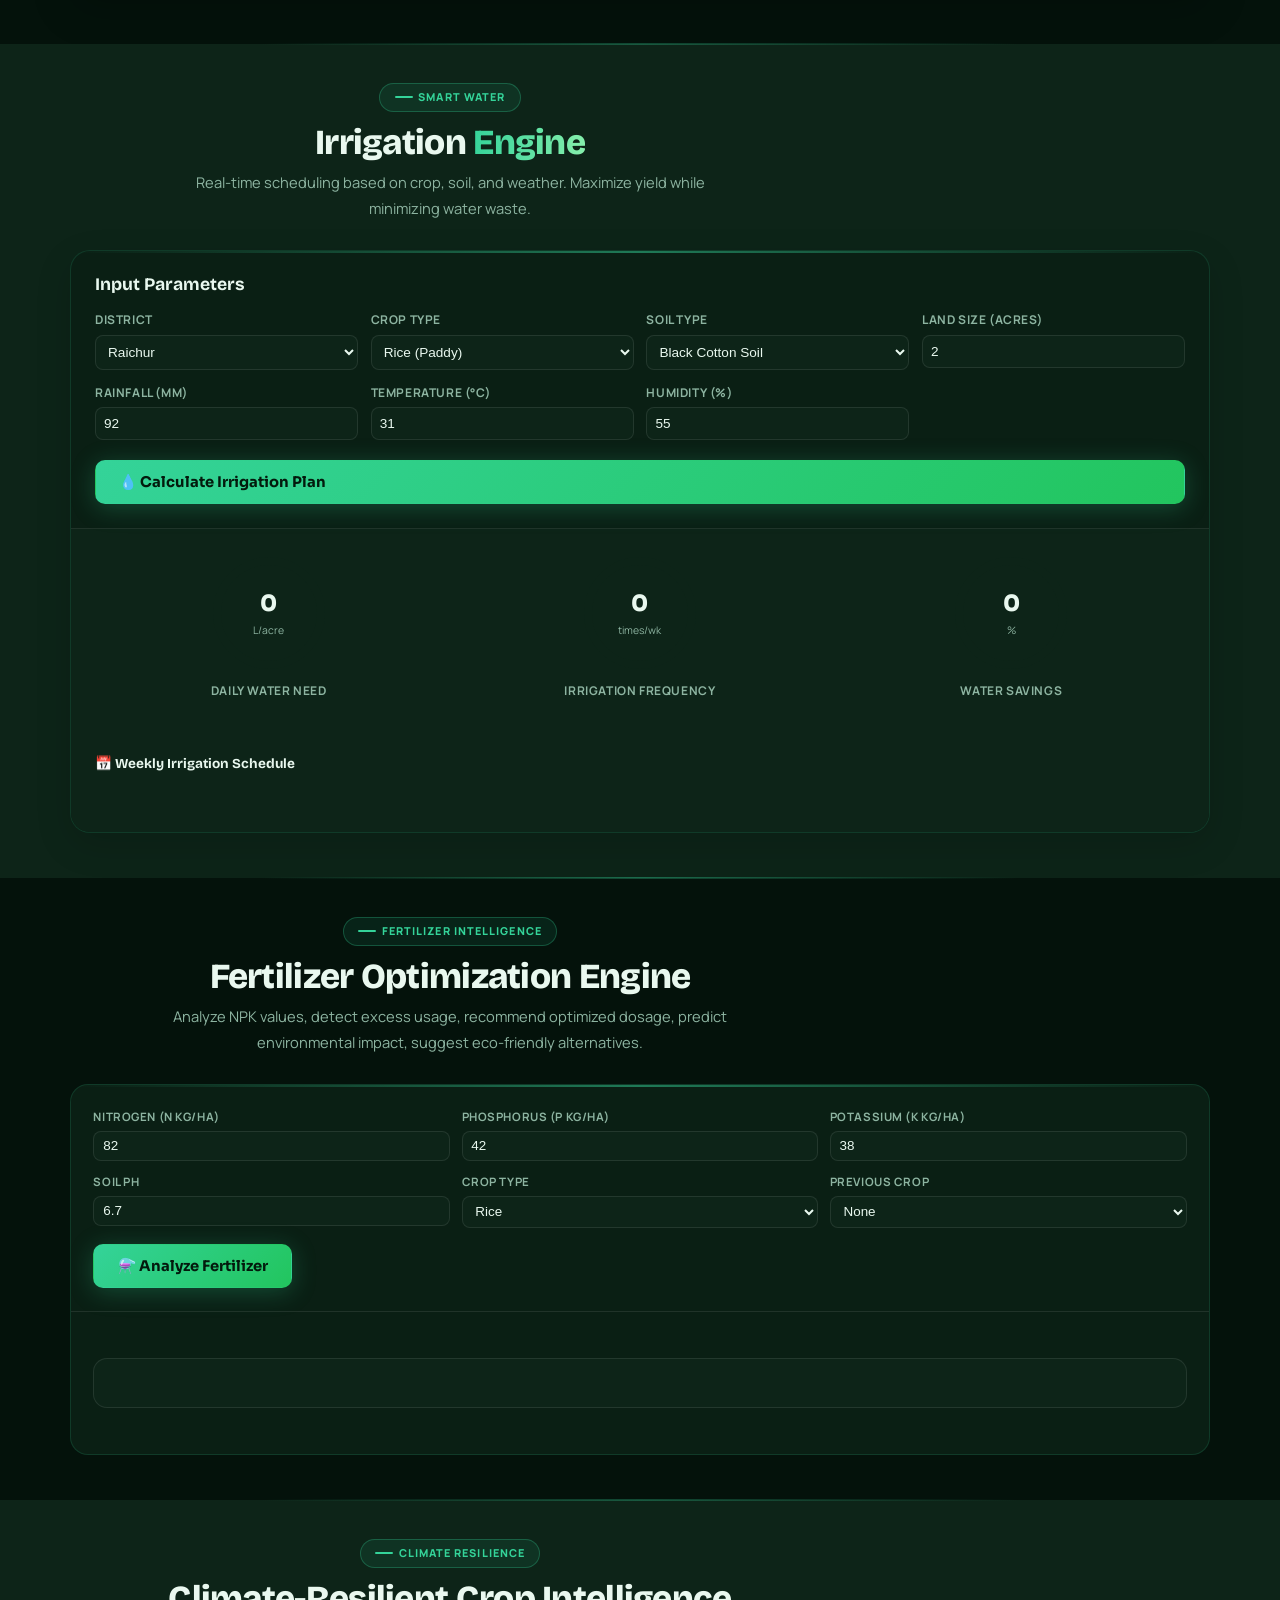
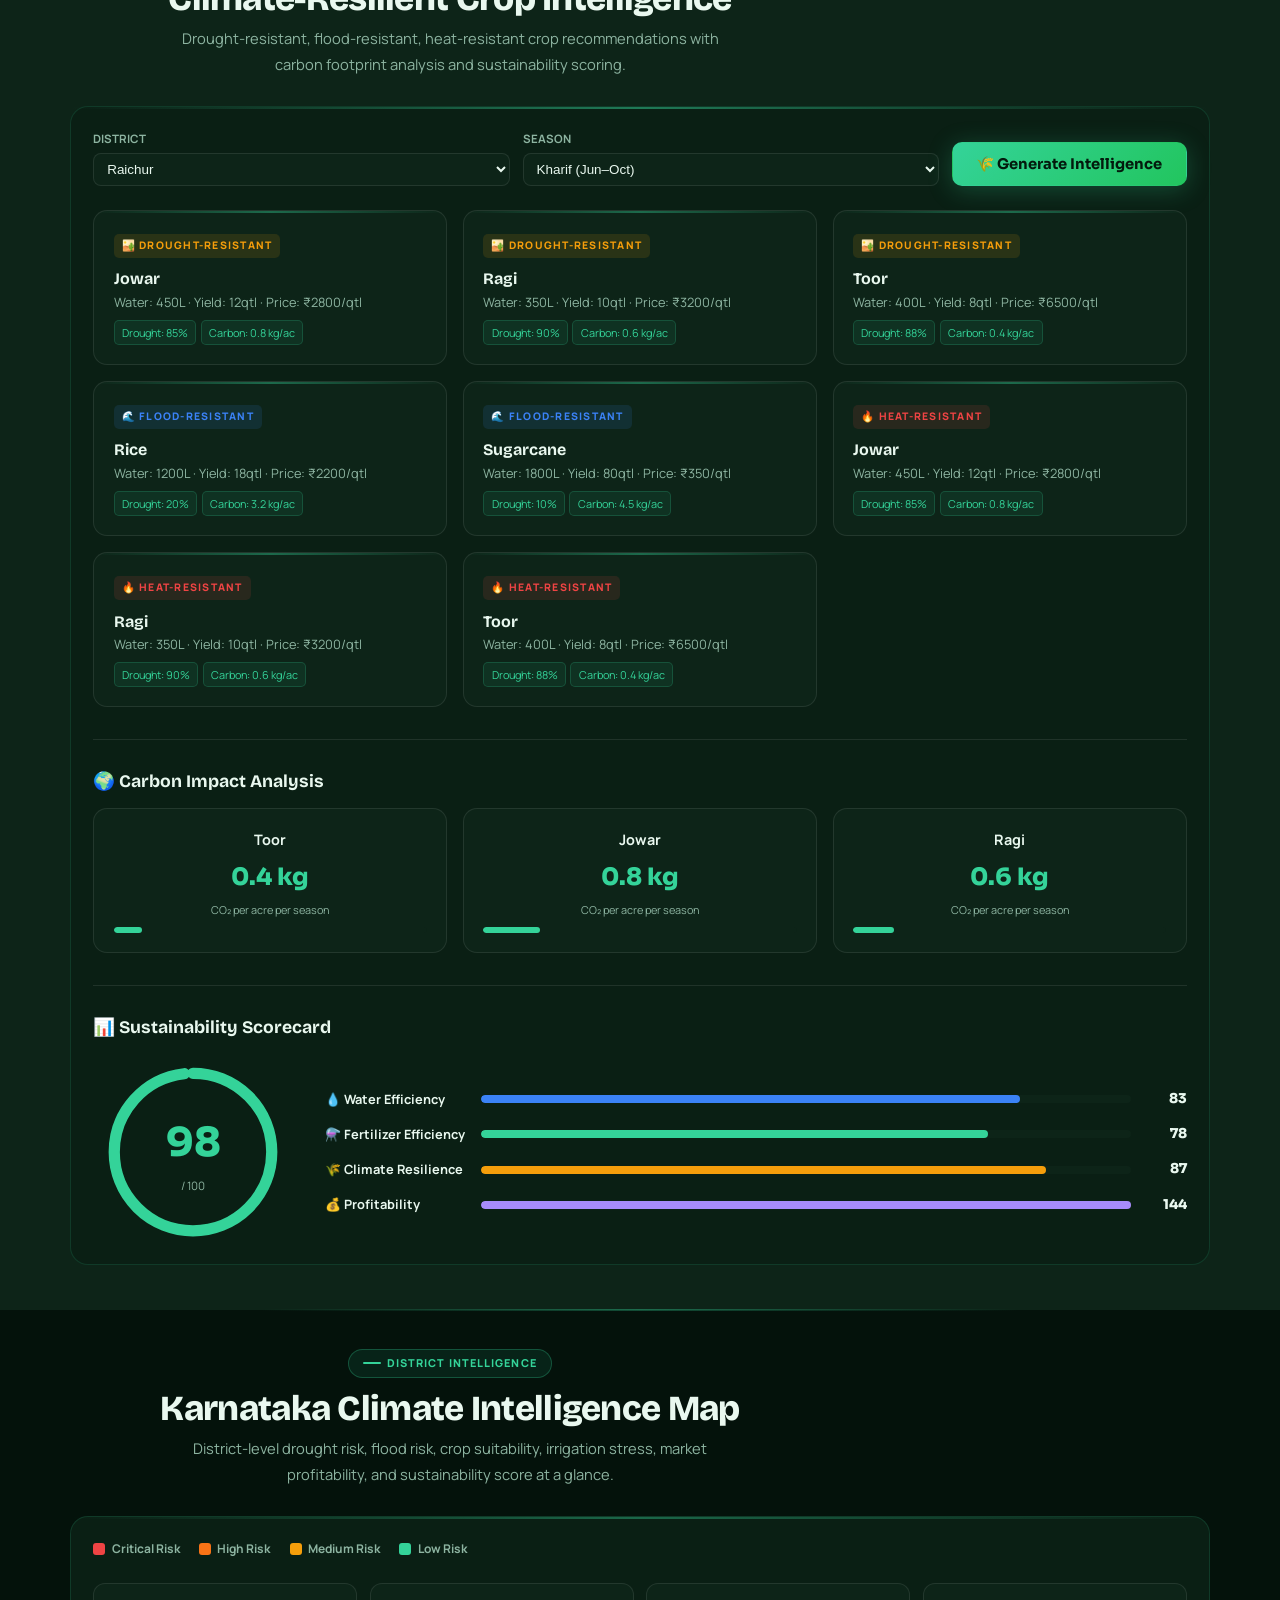
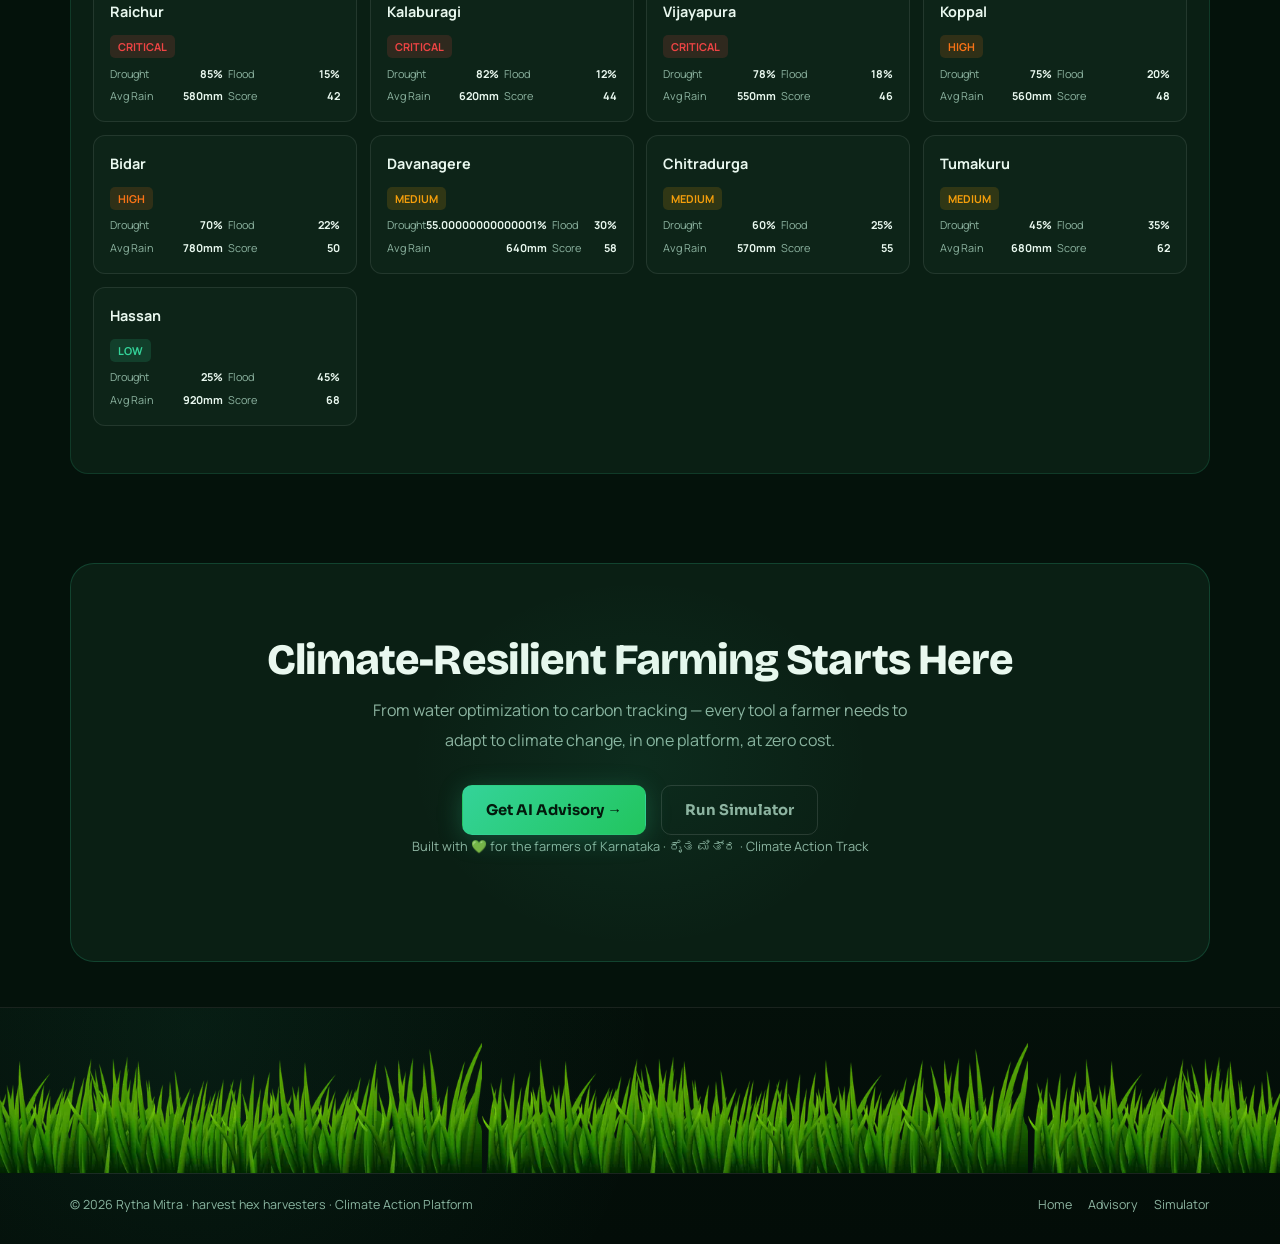
==== commit aad2ab99: "UI: Neutralized gender-specific references for inclusive agricultural support" ====
--- a/frontend/climate.html
+++ b/frontend/climate.html
@@ -391,7 +391,7 @@
           <a href="core.html" class="btn btn-green">Get AI Advisory →</a>
           <a href="#simulator" class="btn btn-out">Run Simulator</a>
         </div>
-        <p class="cta-note">Built with 💚 for 62 lakh women farmers of Karnataka · ರೈತ ಮಿತ್ರ · Climate Action Track</p>
+        <p class="cta-note">Built with 💚 for the farmers of Karnataka · ರೈತ ಮಿತ್ರ · Climate Action Track</p>
       </div>
     </div>
   </section>
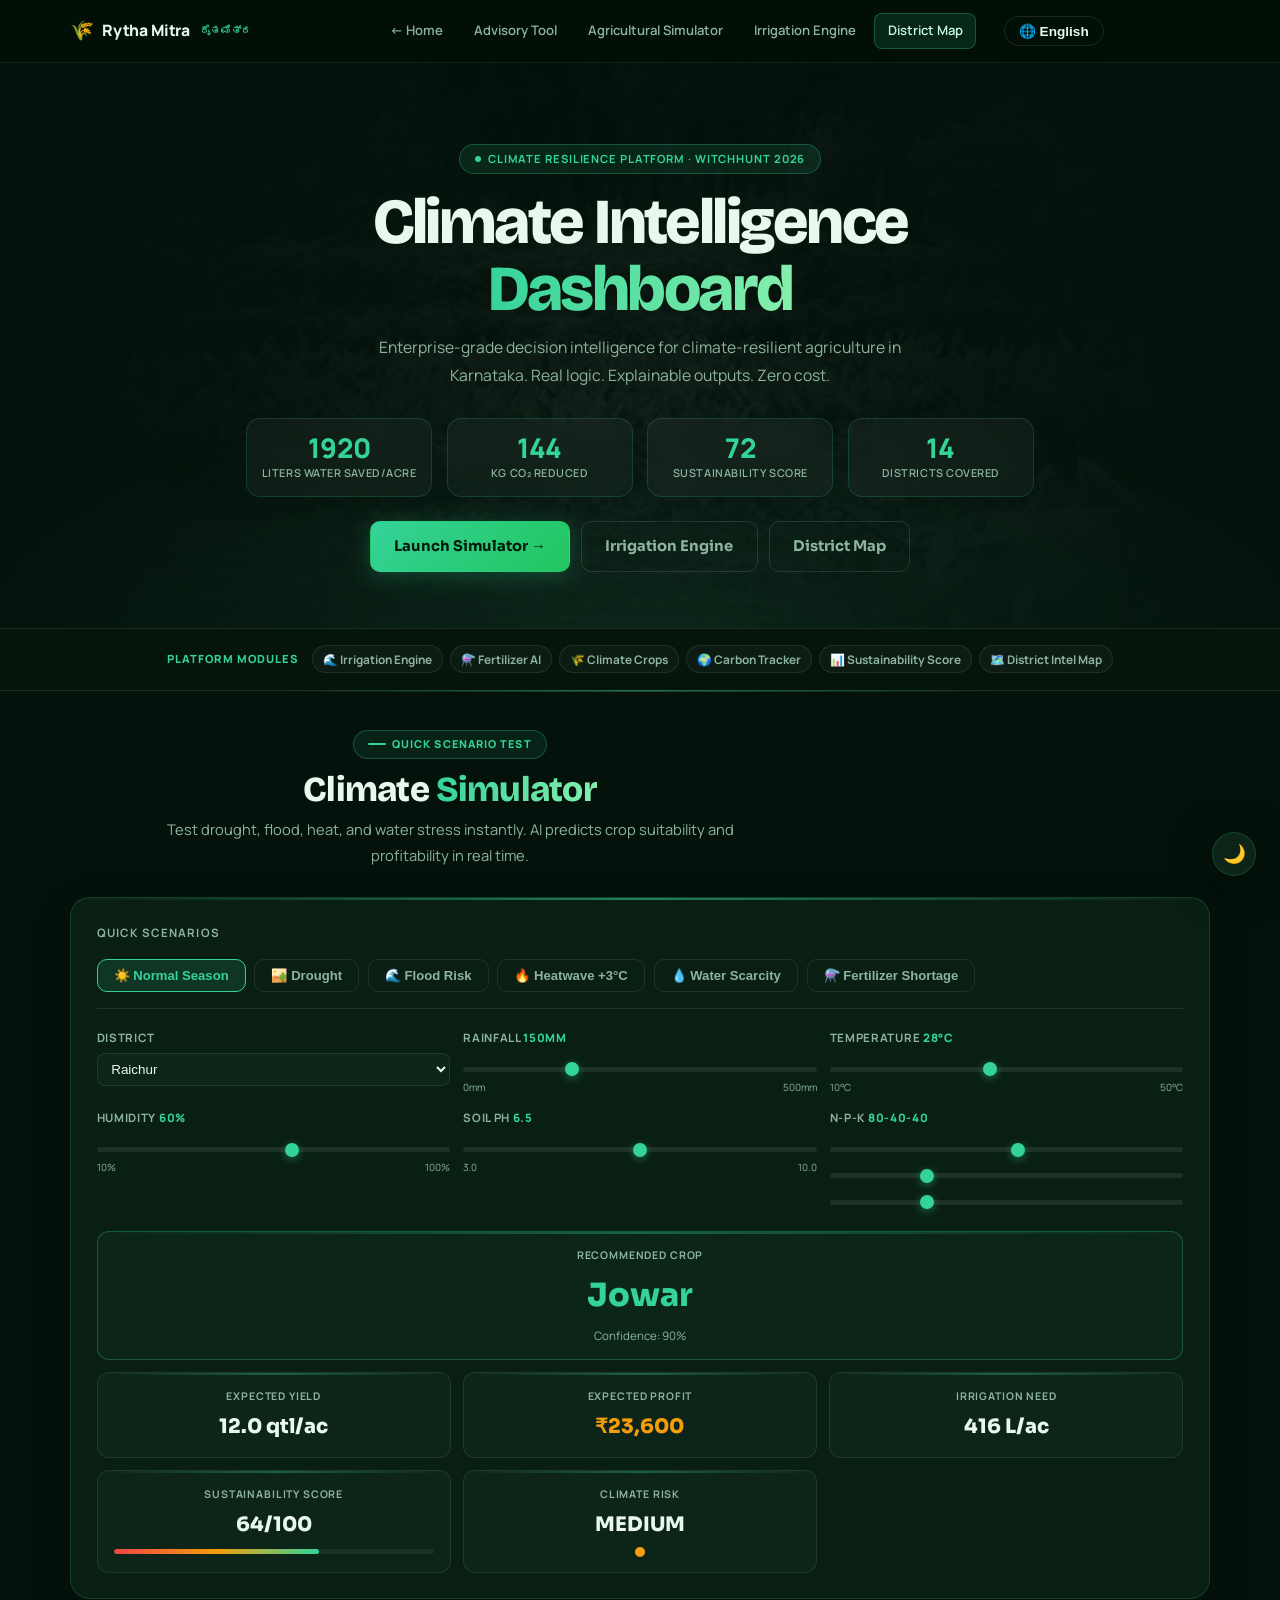
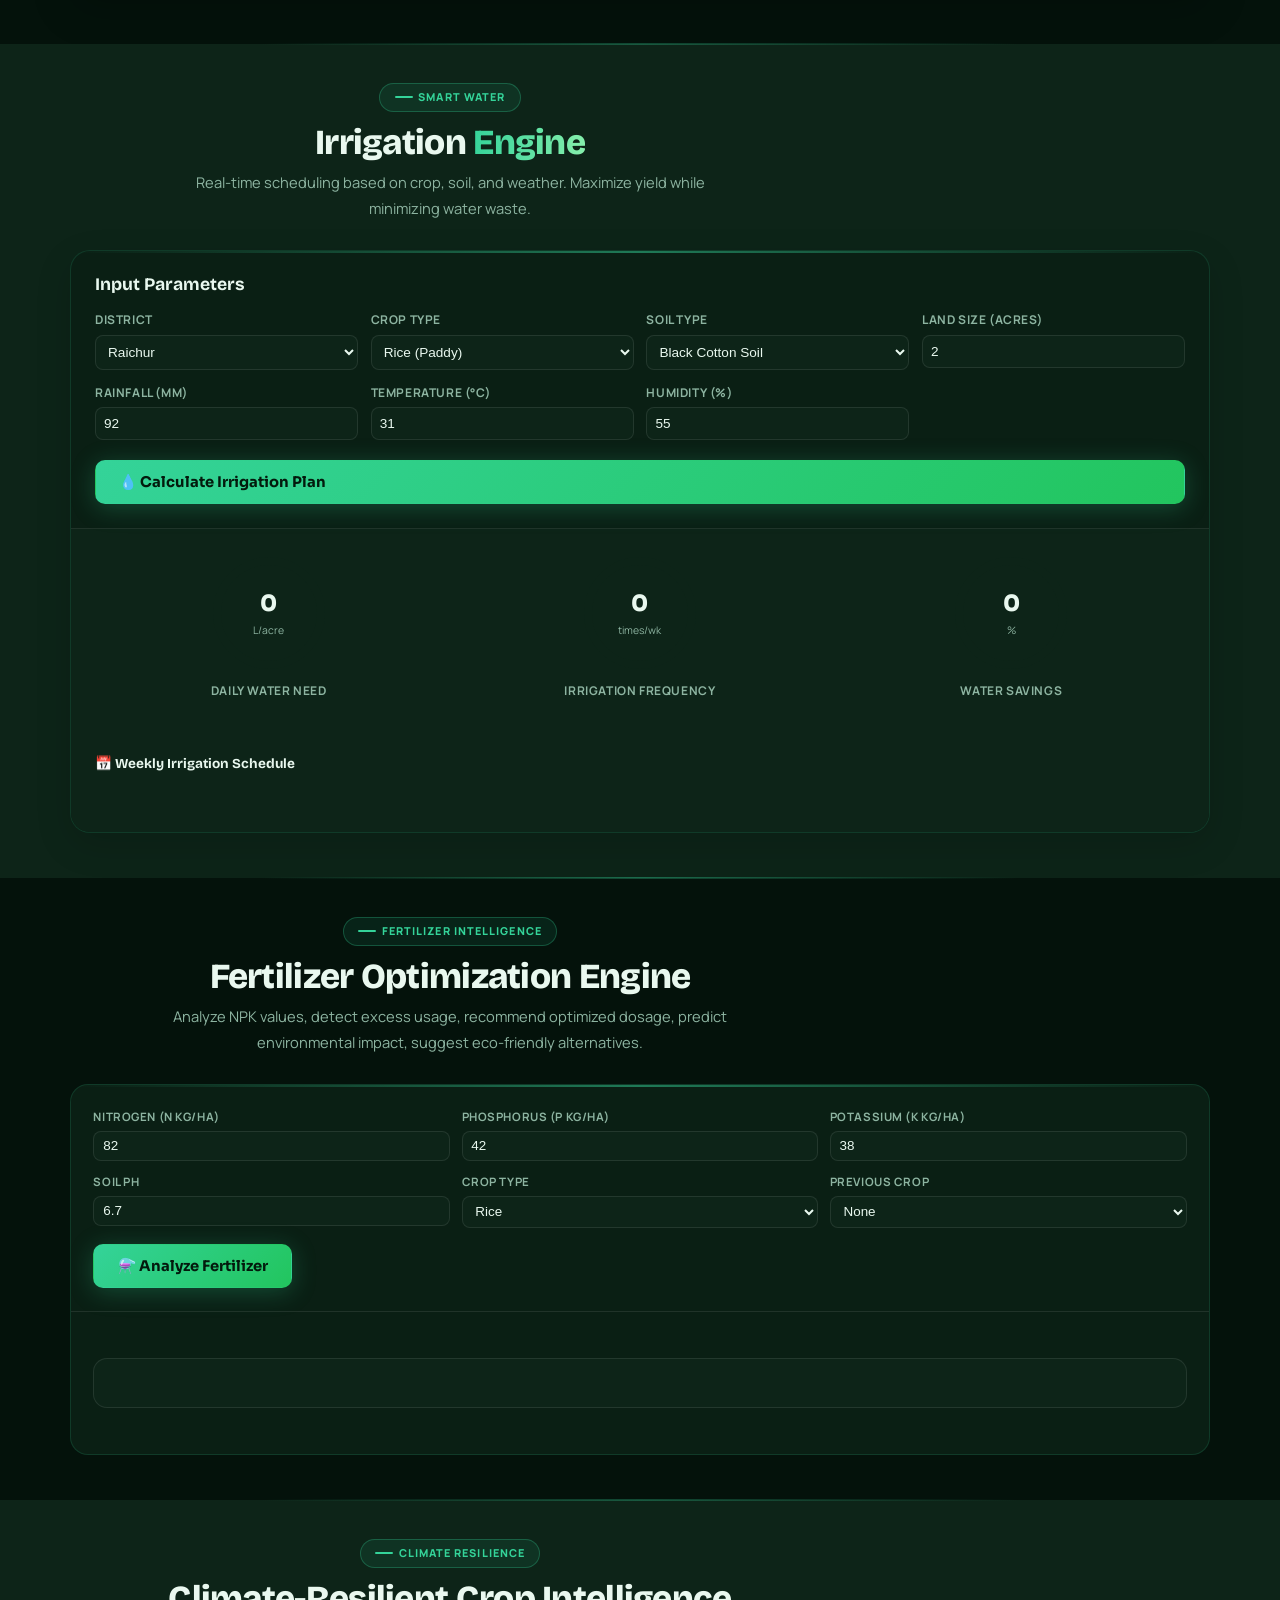
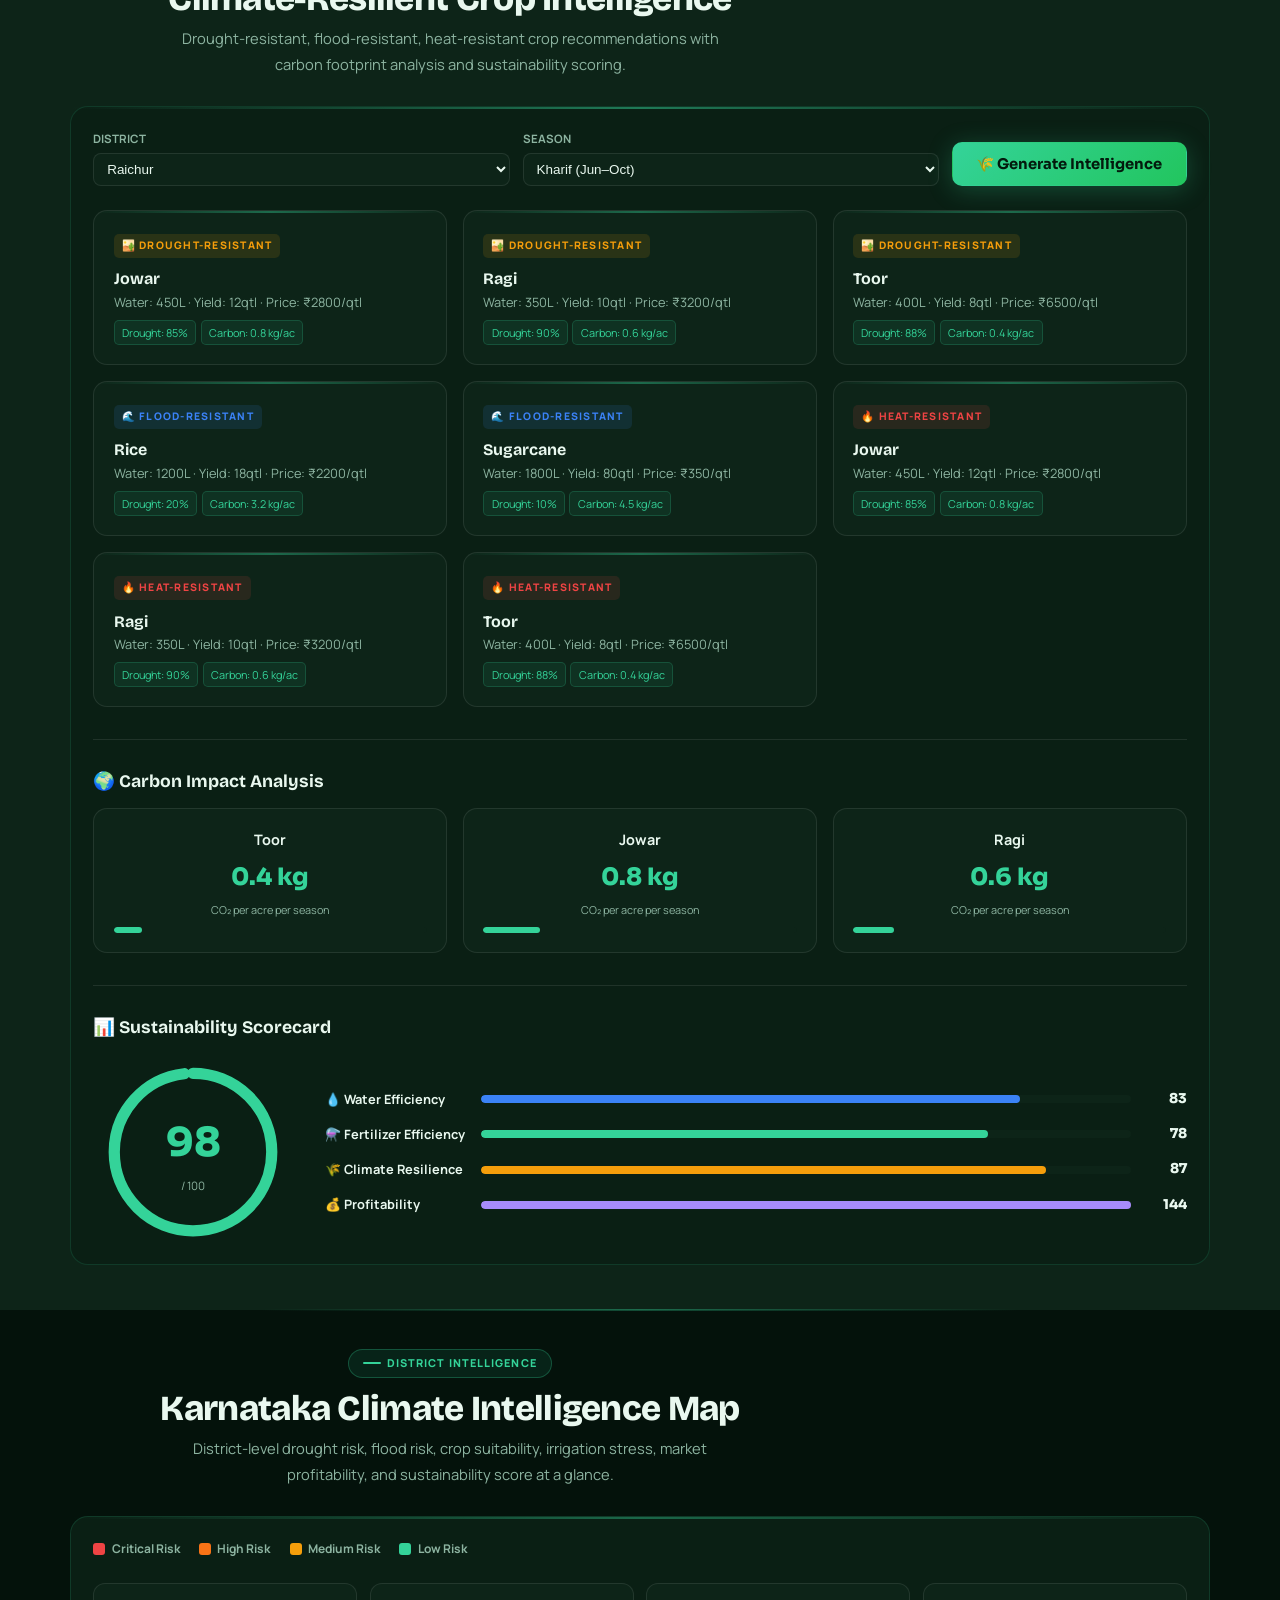
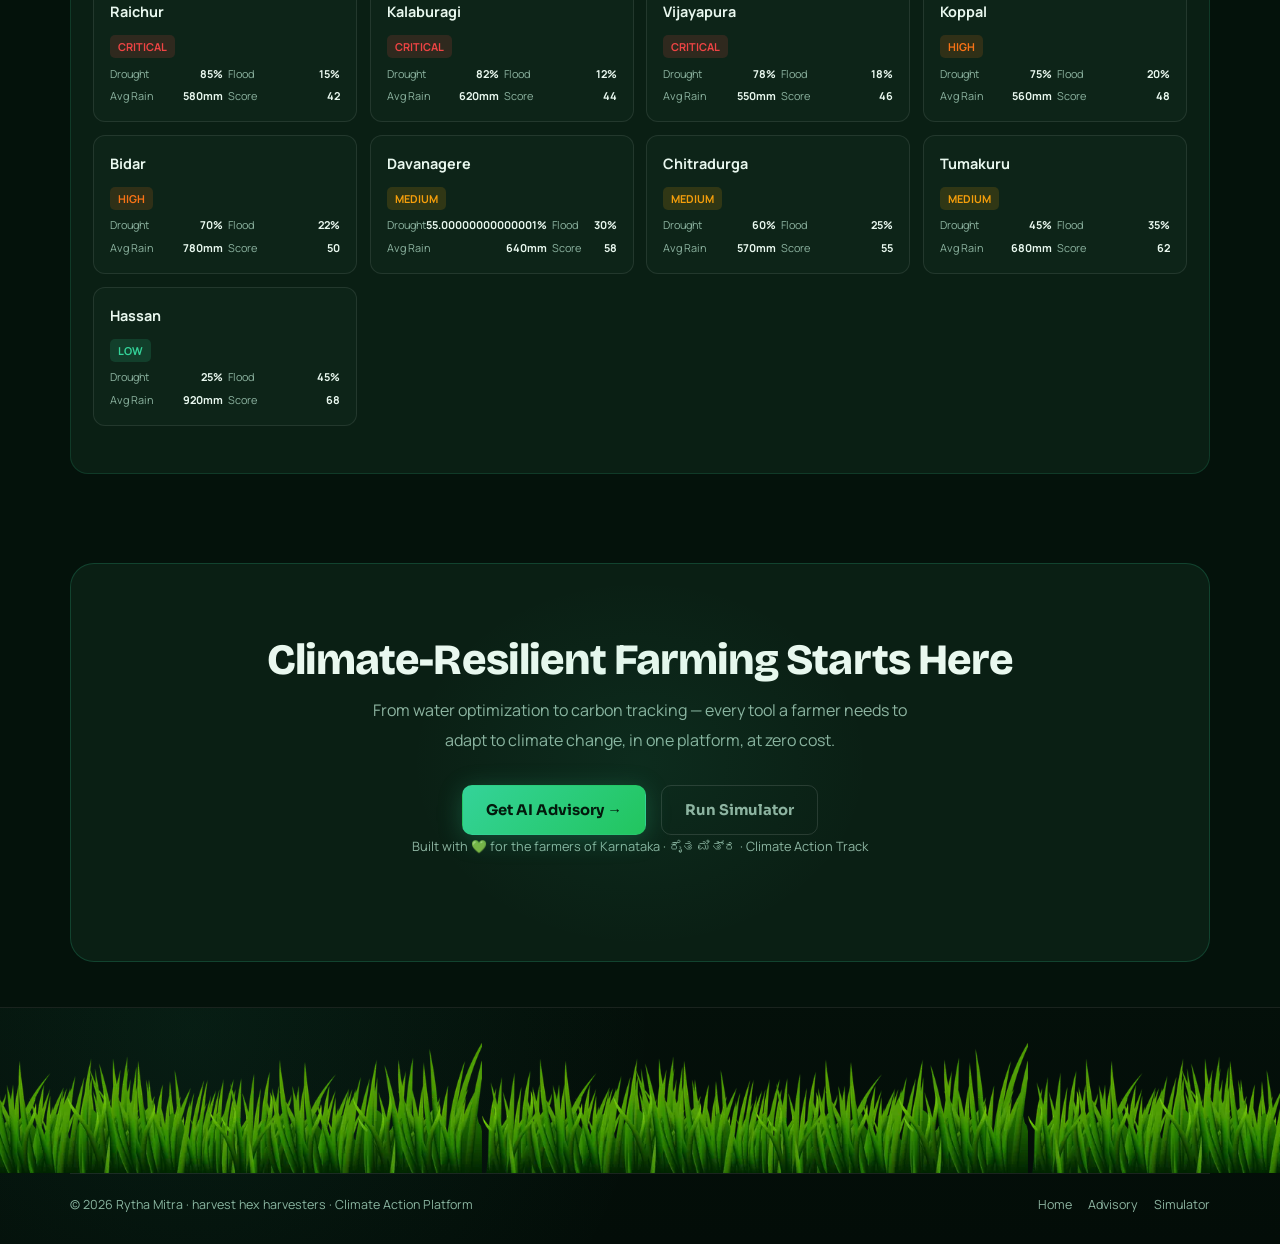
==== commit 6144752b: "Finalize Rytha Mitra Enterprise Platform for WitchHunt 2026: End-to-end audit, premium UI enhancemen" ====
--- a/frontend/climate.html
+++ b/frontend/climate.html
@@ -12,6 +12,7 @@
   <link rel="stylesheet" href="climate.css">
   <link rel="manifest" href="manifest.json">
   <link rel="icon" href="/public/9ryta.webp" type="image/webp">
+  <script src="lang_engine.js?v=2.1" defer></script>
   <script>
     if ('serviceWorker' in navigator) {
       window.addEventListener('load', () => {
--- a/frontend/styles.css
+++ b/frontend/styles.css
@@ -650,6 +650,59 @@
 .btn-green:hover { box-shadow: 0 10px 32px rgba(52,211,153,.48); }
 .btn-out { background: transparent; border-color: rgba(255,255,255,.12); color: var(--sub); }
 .btn-out:hover { border-color: rgba(52,211,153,.4); color: var(--text); }
+
+/* Primary button (used in hero) */
+.btn-primary {
+  display: inline-flex; align-items: center; justify-content: center;
+  background: linear-gradient(135deg, #1a9a4b 0%, #22c55e 100%);
+  color: #fff; border-radius: 12px; padding: .9rem 1.5rem; font-weight: 800;
+  box-shadow: 0 10px 30px rgba(26,154,75,0.22); border: 1px solid rgba(255,255,255,0.04);
+}
+.btn-primary:hover { transform: translateY(-3px); box-shadow: 0 16px 40px rgba(26,154,75,0.32); }
+
+/* Skip link for keyboard users */
+.skip-link {
+  position: absolute; left: -999px; top: auto; width: 1px; height: 1px; overflow: hidden;
+}
+.skip-link:focus, .skip-link:active {
+  left: 1rem; top: 1rem; width: auto; height: auto; padding: .5rem .85rem; border-radius: 8px;
+  background: rgba(2,12,6,0.95); color: #eafff5; z-index: 10010; box-shadow: 0 8px 30px rgba(0,0,0,0.6);
+}
+
+/* Splash skip button */
+.sp-skip { background: transparent; color: var(--text); border: 1px solid rgba(255,255,255,.06); padding: .6rem 1rem; border-radius: 9px; font-weight:700; }
+.sp-skip:hover { background: rgba(255,255,255,.03); transform: translateY(-2px); }
+
+/* Nav open state for small screens */
+.nav-links.open { display: flex; flex-direction: column; gap: .6rem; align-items: stretch; padding: .9rem; background: rgba(0,0,0,.45); position: absolute; left: 0; right: 0; top: 62px; z-index: 9998; }
+
+/* Mobile hamburger visible under 920px */
+@media (max-width: 920px) {
+  .nav-links { display: none; }
+  .nav-ham { display: flex; }
+  .hero-center { grid-template-columns: 1fr; }
+  .hero-visual-col { order: -1; margin-bottom: 1.2rem; }
+}
+
+/* Focus outlines for keyboard users */
+a:focus, button:focus, .btn:focus { outline: 3px solid rgba(52,211,153,0.18); outline-offset: 3px; }
+
+/* ── PILOT VALIDATION SECTION ─────────────────── */
+.pilot-grid {
+  display: grid; grid-template-columns: repeat(auto-fit, minmax(280px, 1fr)); gap: 1.2rem; margin: 2rem 0;
+}
+.pilot-card {
+  background: rgba(8, 26, 16, 0.6); border: 1px solid rgba(52,211,153,.15); border-radius: 14px; padding: 1.6rem;
+  transition: transform .25s, border-color .25s, box-shadow .25s;
+}
+[data-theme="light"] .pilot-card { background: rgba(255,255,255,.5); border-color: rgba(16,150,80,.15); }
+.pilot-card:hover { transform: translateY(-4px); border-color: rgba(52,211,153,.3); box-shadow: 0 12px 32px rgba(0,0,0,.15); }
+.pilot-icon { font-size: 2.2rem; margin-bottom: .8rem; }
+.pilot-card h3 { font-size: 1.05rem; font-weight: 700; margin-bottom: .5rem; color: var(--text); }
+.pilot-card p { color: var(--sub); font-size: .9rem; margin-bottom: .8rem; }
+.pilot-list { list-style: none; font-size: .85rem; color: var(--muted); }
+.pilot-list li { margin-bottom: .4rem; }
+.pilot-trust { text-align: center; margin-top: 1.8rem; padding: 1rem; border-radius: 10px; background: rgba(52,211,153,.08); border: 1px solid rgba(52,211,153,.12); font-size: .9rem; color: var(--sub); }
 
 /* ── HERO-GIRL visual extras are defined in .hero-girl-col above ─── */
 
